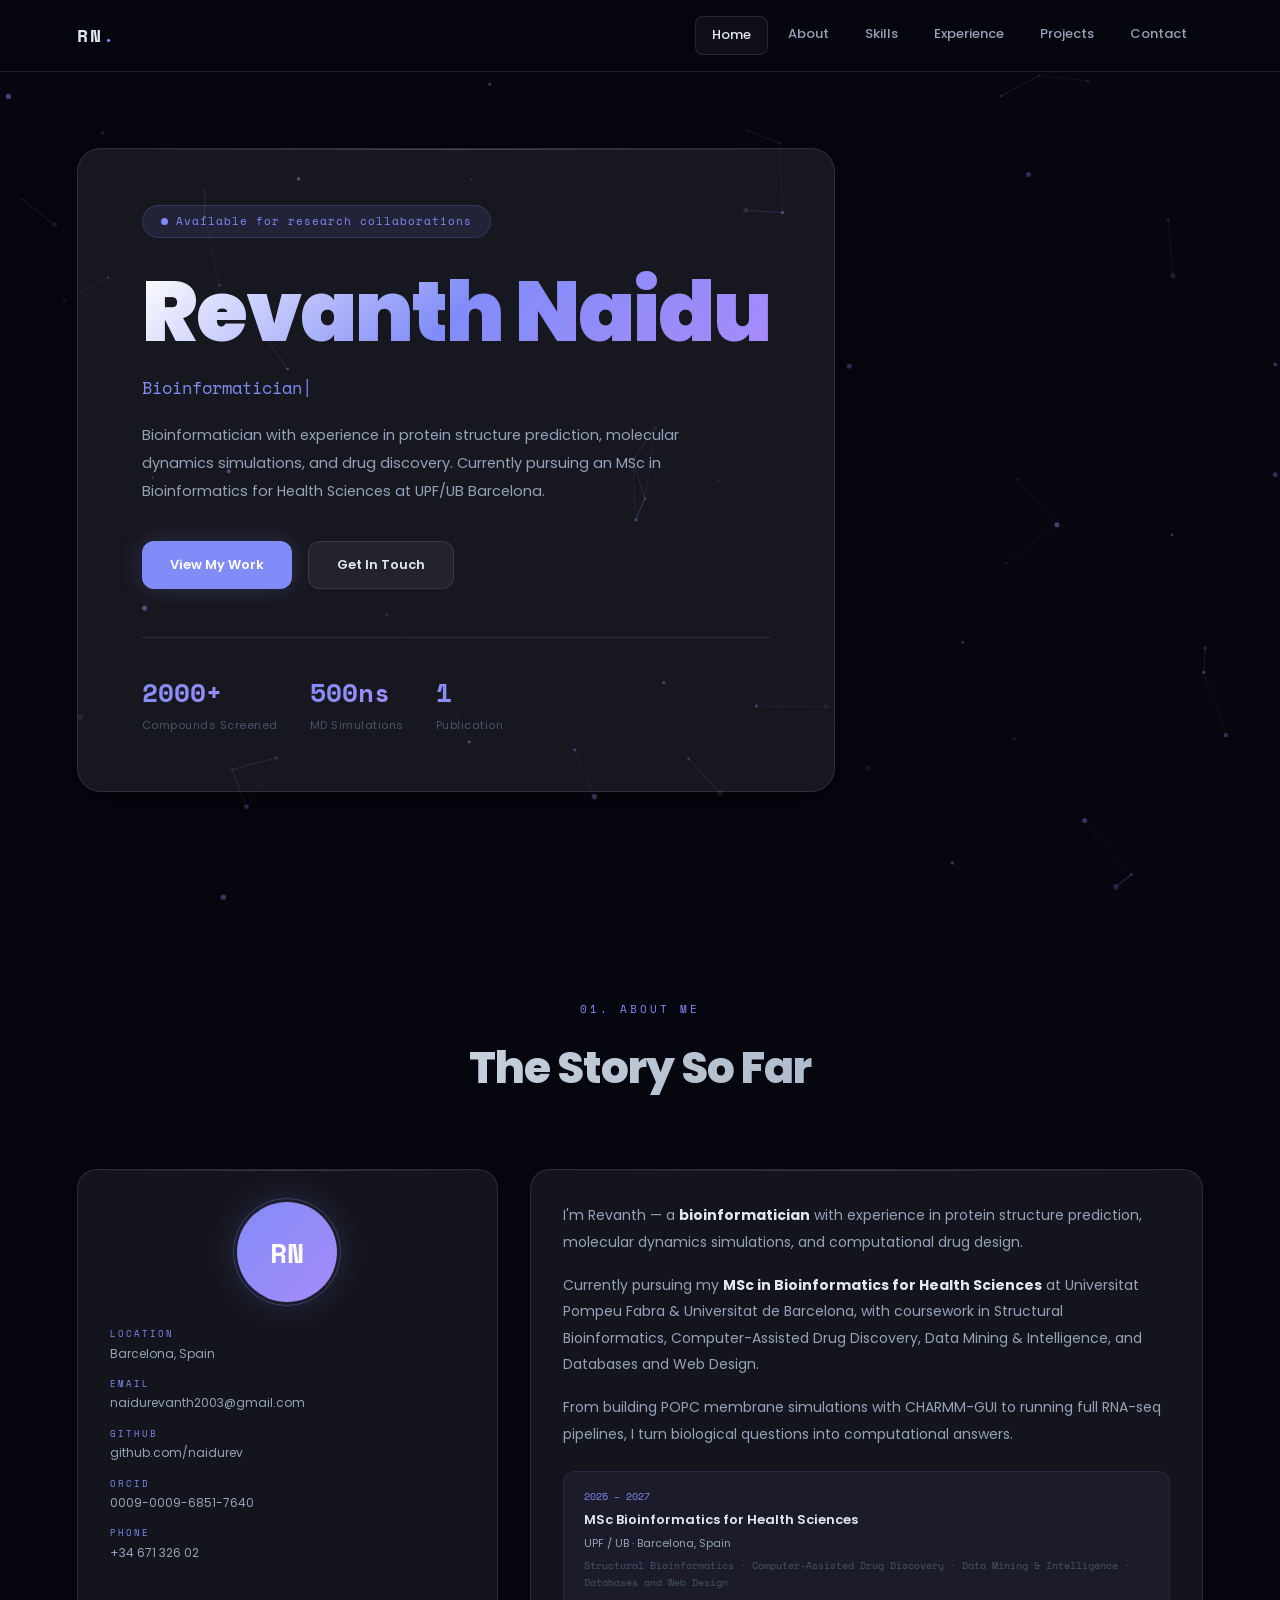
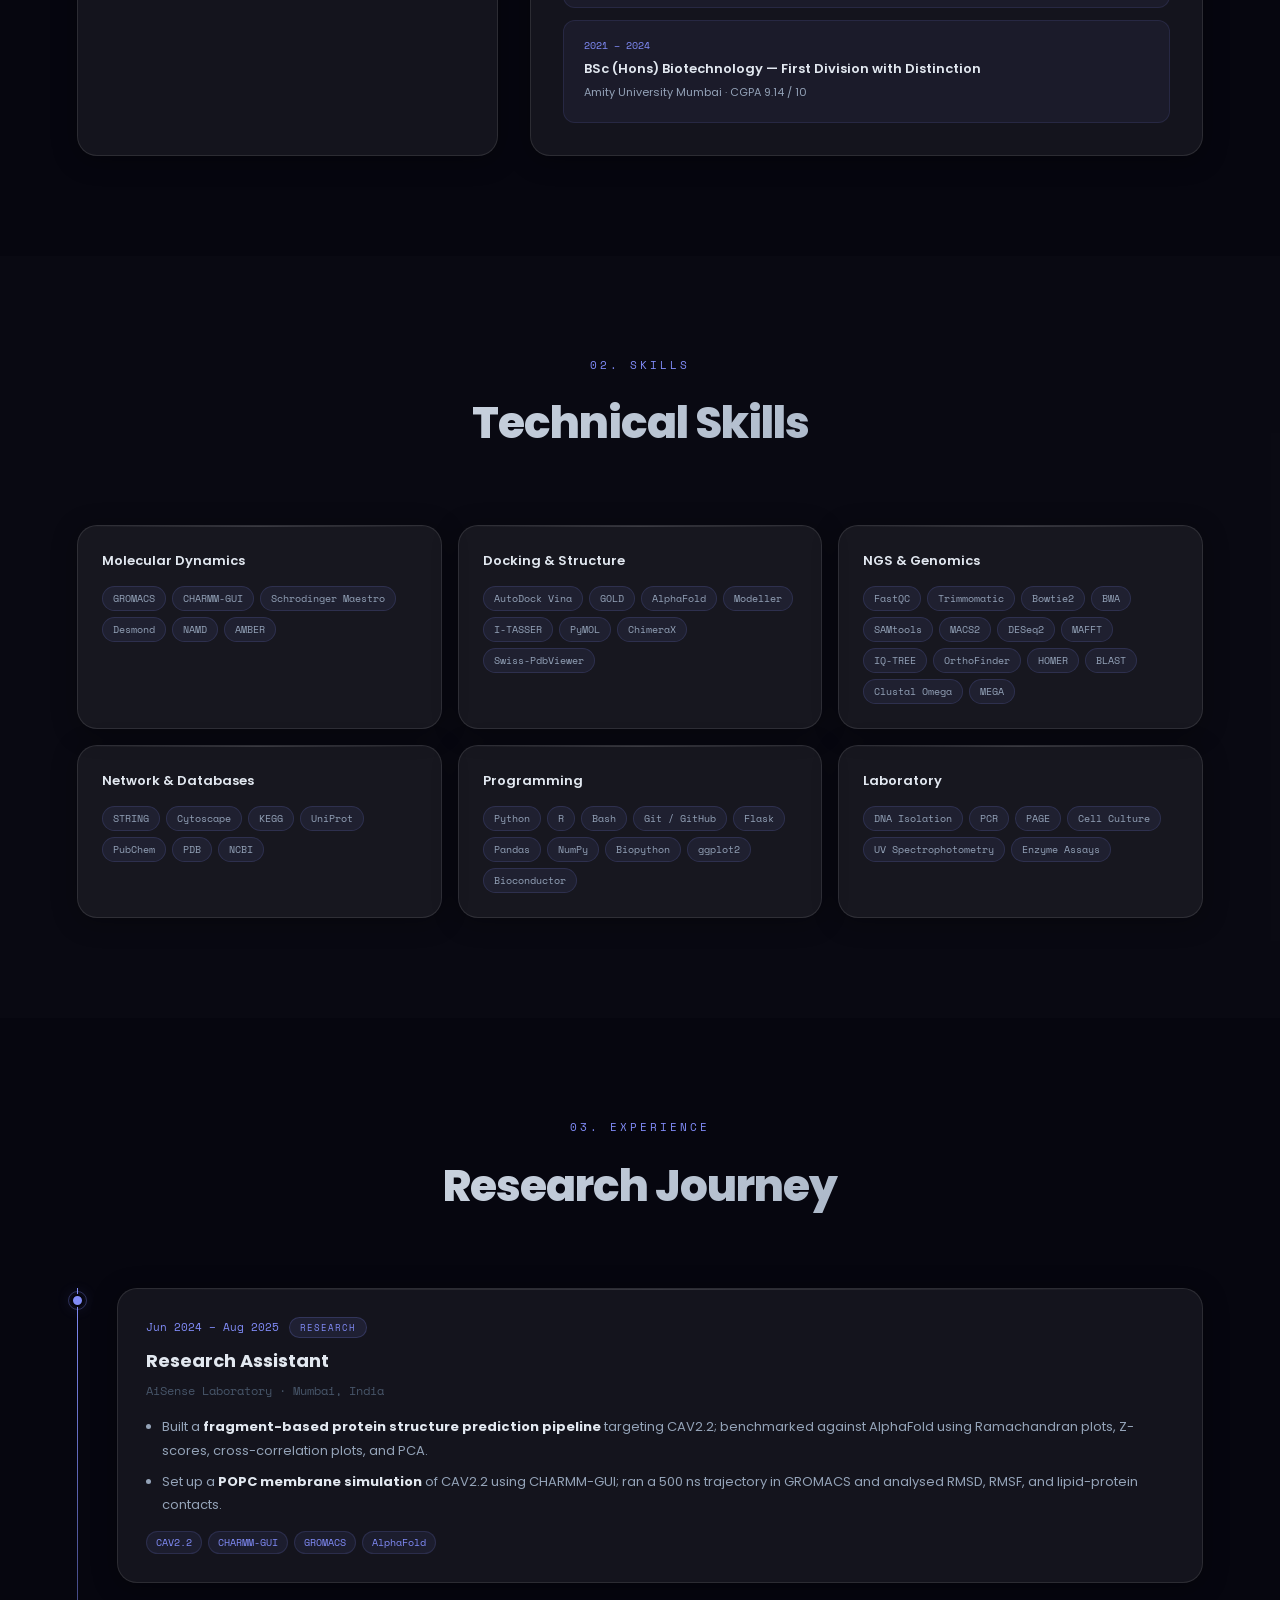
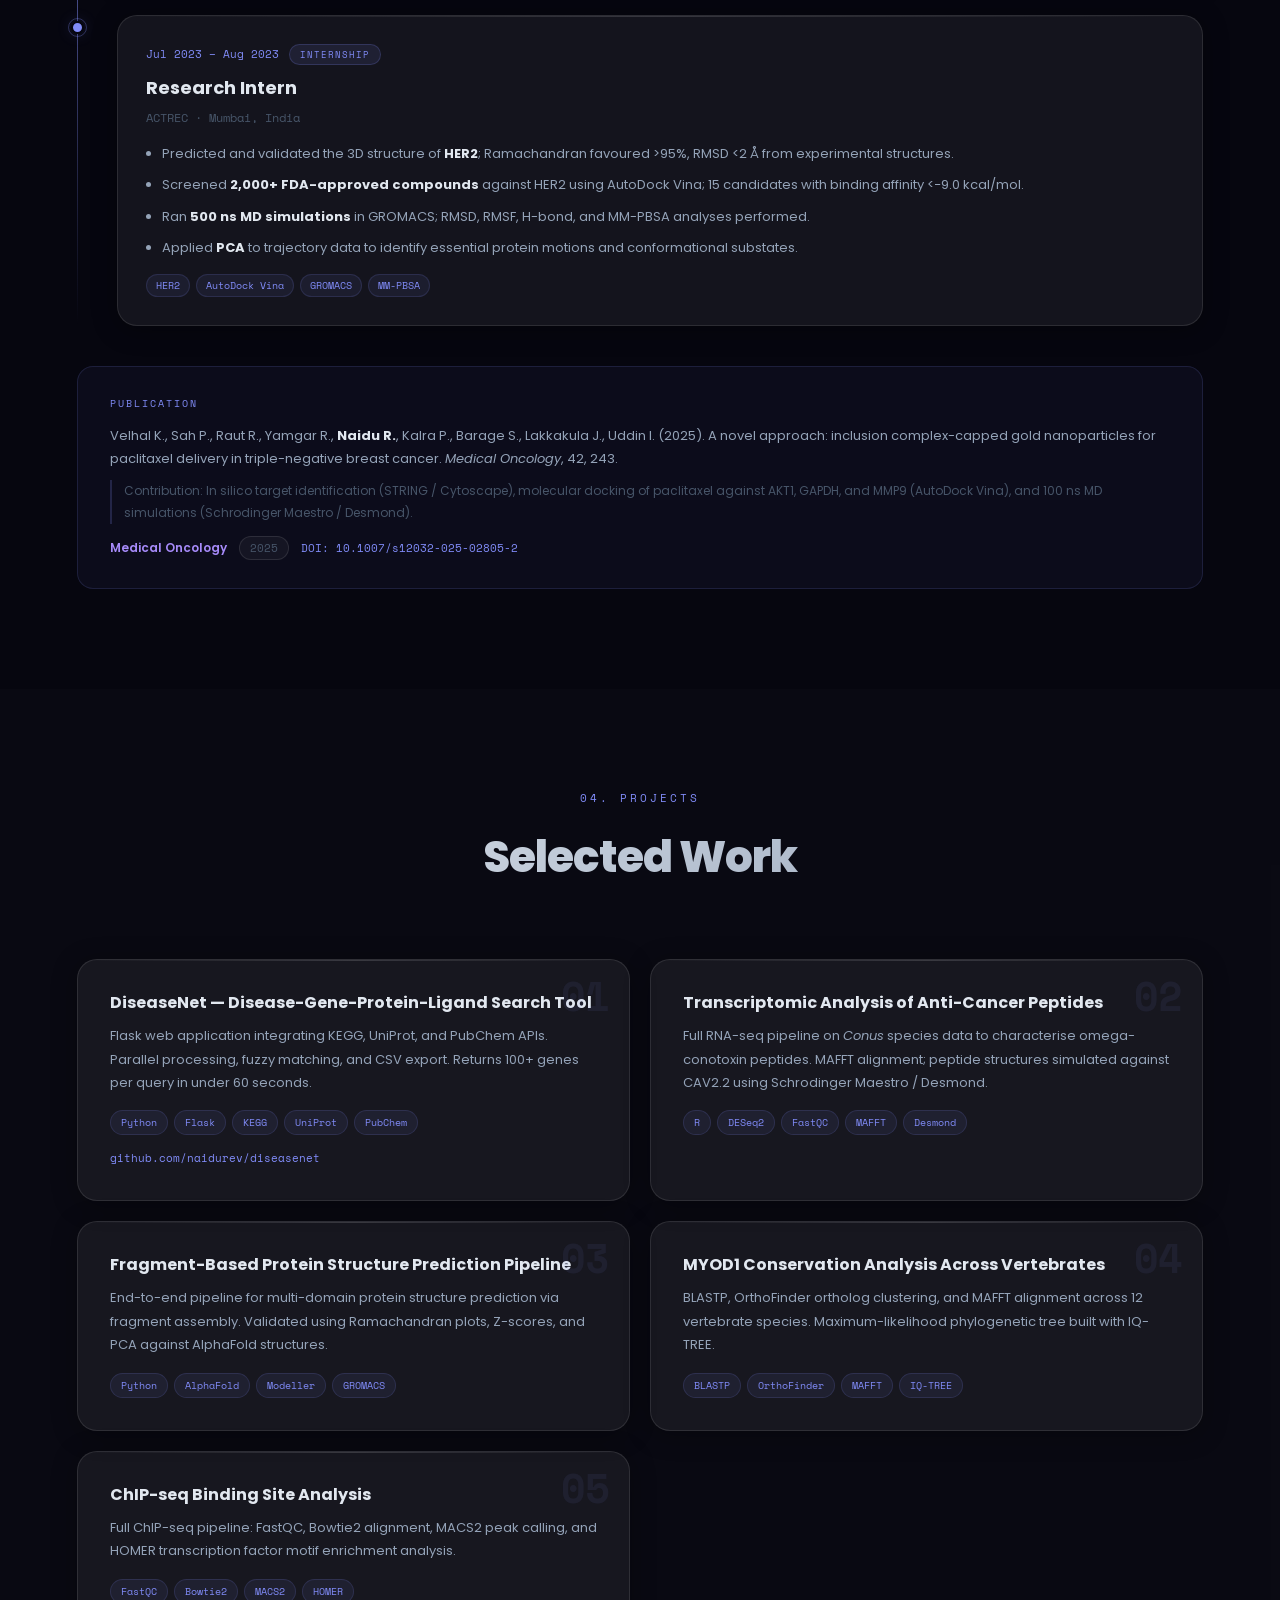
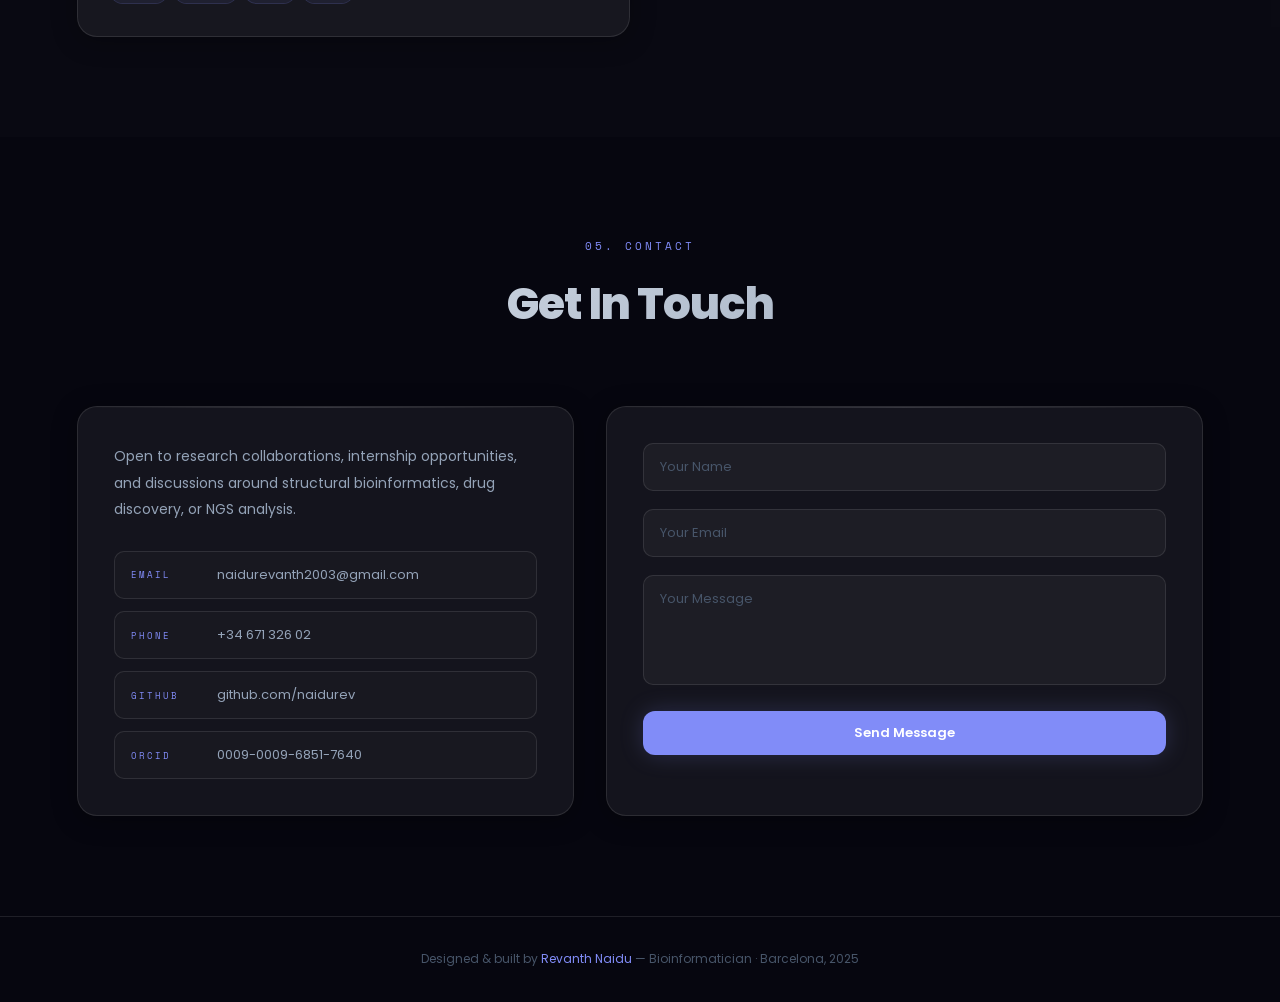
==== index.html @ 829d46b8 "initial portfolio" ====
<!DOCTYPE html>
<html lang="en">
<head>
    <meta charset="UTF-8">
    <meta name="viewport" content="width=device-width, initial-scale=1.0">
    <title>Revanth Naidu | Bioinformatician</title>
    <link rel="stylesheet" href="style.css">
    <link href="https://fonts.googleapis.com/css2?family=Poppins:wght@300;400;500;600;700;800;900&family=Space+Mono:wght@400;700&display=swap" rel="stylesheet">
</head>
<body>

    <canvas id="bgCanvas" style="position:fixed;top:0;left:0;width:100%;height:100%;z-index:0;pointer-events:none;"></canvas>

    <!-- NAV -->
    <header class="header" id="header">
        <a href="#home" class="logo">RN<span>.</span></a>
        <nav class="navbar">
            <a href="#home" class="nav-link active">Home</a>
            <a href="#about" class="nav-link">About</a>
            <a href="#skills" class="nav-link">Skills</a>
            <a href="#experience" class="nav-link">Experience</a>
            <a href="#projects" class="nav-link">Projects</a>
            <a href="#contact" class="nav-link">Contact</a>
        </nav>
        <div class="hamburger" id="hamburger"><span></span><span></span><span></span></div>
    </header>

    <!-- HERO -->
    <section class="hero" id="home">
        <div class="hero-glass">
            <div class="hero-badge">
                <div class="badge-dot"></div>
                Available for research collaborations
            </div>
            <h1 class="hero-name">Revanth Naidu</h1>
            <div class="hero-role">
                <span id="typed-text"></span><span class="cursor" style="color:var(--accent);animation:blink 0.8s step-end infinite">|</span>
            </div>
            <p class="hero-desc">
                Bioinformatician with experience in protein structure prediction, molecular dynamics simulations, and drug discovery. Currently pursuing an MSc in Bioinformatics for Health Sciences at UPF/UB Barcelona.
            </p>
            <div class="hero-cta">
                <a href="#projects" class="btn btn-primary">View My Work</a>
                <a href="#contact" class="btn btn-outline">Get In Touch</a>
            </div>
            <div class="hero-stats">
                <div class="stat">
                    <span class="stat-num"><span data-target="2000">0</span>+</span>
                    <span class="stat-label">Compounds Screened</span>
                </div>
                <div class="stat">
                    <span class="stat-num"><span data-target="500">0</span>ns</span>
                    <span class="stat-label">MD Simulations</span>
                </div>
                <div class="stat">
                    <span class="stat-num"><span data-target="1">0</span></span>
                    <span class="stat-label">Publication</span>
                </div>
            </div>
        </div>
    </section>

    <!-- ABOUT -->
    <section class="section" id="about">
        <div class="section-header reveal">
            <span class="section-tag">01. About Me</span>
            <h2 class="section-title">The Story So Far</h2>
        </div>
        <div class="about-grid">
            <div class="glass-card about-info-card reveal">
                <div class="about-avatar-glass">RN</div>
                <div class="info-rows">
                    <div class="info-row"><span class="info-key">Location</span><span class="info-val">Barcelona, Spain</span></div>
                    <div class="info-row"><span class="info-key">Email</span><span class="info-val">naidurevanth2003@gmail.com</span></div>
                    <div class="info-row"><span class="info-key">GitHub</span><span class="info-val">github.com/naidurev</span></div>
                    <div class="info-row"><span class="info-key">ORCID</span><span class="info-val">0009-0009-6851-7640</span></div>
                    <div class="info-row"><span class="info-key">Phone</span><span class="info-val">+34 671 326 02</span></div>
                </div>
            </div>
            <div class="glass-card about-body reveal reveal-delay-1">
                <p>I'm Revanth — a <strong>bioinformatician</strong> with experience in protein structure prediction, molecular dynamics simulations, and computational drug design.</p>
                <p>Currently pursuing my <strong>MSc in Bioinformatics for Health Sciences</strong> at Universitat Pompeu Fabra &amp; Universitat de Barcelona, with coursework in Structural Bioinformatics, Computer-Assisted Drug Discovery, Data Mining &amp; Intelligence, and Databases and Web Design.</p>
                <p>From building POPC membrane simulations with CHARMM-GUI to running full RNA-seq pipelines, I turn biological questions into computational answers.</p>
                <div class="edu-cards">
                    <div class="edu-card">
                        <div class="edu-year">2025 – 2027</div>
                        <div class="edu-degree">MSc Bioinformatics for Health Sciences</div>
                        <div class="edu-school">UPF / UB · Barcelona, Spain</div>
                        <div class="edu-courses">Structural Bioinformatics · Computer-Assisted Drug Discovery · Data Mining &amp; Intelligence · Databases and Web Design</div>
                    </div>
                    <div class="edu-card">
                        <div class="edu-year">2021 – 2024</div>
                        <div class="edu-degree">BSc (Hons) Biotechnology — First Division with Distinction</div>
                        <div class="edu-school">Amity University Mumbai · CGPA 9.14 / 10</div>
                    </div>
                </div>
            </div>
        </div>
    </section>

    <!-- SKILLS -->
    <section class="section section-alt" id="skills">
        <div class="section-header reveal">
            <span class="section-tag">02. Skills</span>
            <h2 class="section-title">Technical Skills</h2>
        </div>
        <div class="skills-grid">
            <div class="glass-card skill-card reveal">
                <h3>Molecular Dynamics</h3>
                <div class="skill-tags">
                    <span class="skill-tag">GROMACS</span><span class="skill-tag">CHARMM-GUI</span><span class="skill-tag">Schrodinger Maestro</span><span class="skill-tag">Desmond</span><span class="skill-tag">NAMD</span><span class="skill-tag">AMBER</span>
                </div>
            </div>
            <div class="glass-card skill-card reveal reveal-delay-1">
                <h3>Docking &amp; Structure</h3>
                <div class="skill-tags">
                    <span class="skill-tag">AutoDock Vina</span><span class="skill-tag">GOLD</span><span class="skill-tag">AlphaFold</span><span class="skill-tag">Modeller</span><span class="skill-tag">I-TASSER</span><span class="skill-tag">PyMOL</span><span class="skill-tag">ChimeraX</span><span class="skill-tag">Swiss-PdbViewer</span>
                </div>
            </div>
            <div class="glass-card skill-card reveal reveal-delay-2">
                <h3>NGS &amp; Genomics</h3>
                <div class="skill-tags">
                    <span class="skill-tag">FastQC</span><span class="skill-tag">Trimmomatic</span><span class="skill-tag">Bowtie2</span><span class="skill-tag">BWA</span><span class="skill-tag">SAMtools</span><span class="skill-tag">MACS2</span><span class="skill-tag">DESeq2</span><span class="skill-tag">MAFFT</span><span class="skill-tag">IQ-TREE</span><span class="skill-tag">OrthoFinder</span><span class="skill-tag">HOMER</span><span class="skill-tag">BLAST</span><span class="skill-tag">Clustal Omega</span><span class="skill-tag">MEGA</span>
                </div>
            </div>
            <div class="glass-card skill-card reveal reveal-delay-1">
                <h3>Network &amp; Databases</h3>
                <div class="skill-tags">
                    <span class="skill-tag">STRING</span><span class="skill-tag">Cytoscape</span><span class="skill-tag">KEGG</span><span class="skill-tag">UniProt</span><span class="skill-tag">PubChem</span><span class="skill-tag">PDB</span><span class="skill-tag">NCBI</span>
                </div>
            </div>
            <div class="glass-card skill-card reveal reveal-delay-2">
                <h3>Programming</h3>
                <div class="skill-tags">
                    <span class="skill-tag">Python</span><span class="skill-tag">R</span><span class="skill-tag">Bash</span><span class="skill-tag">Git / GitHub</span><span class="skill-tag">Flask</span><span class="skill-tag">Pandas</span><span class="skill-tag">NumPy</span><span class="skill-tag">Biopython</span><span class="skill-tag">ggplot2</span><span class="skill-tag">Bioconductor</span>
                </div>
            </div>
            <div class="glass-card skill-card reveal reveal-delay-3">
                <h3>Laboratory</h3>
                <div class="skill-tags">
                    <span class="skill-tag">DNA Isolation</span><span class="skill-tag">PCR</span><span class="skill-tag">PAGE</span><span class="skill-tag">Cell Culture</span><span class="skill-tag">UV Spectrophotometry</span><span class="skill-tag">Enzyme Assays</span>
                </div>
            </div>
        </div>
    </section>

    <!-- EXPERIENCE -->
    <section class="section" id="experience">
        <div class="section-header reveal">
            <span class="section-tag">03. Experience</span>
            <h2 class="section-title">Research Journey</h2>
        </div>
        <div class="timeline">
            <div class="tl-item reveal">
                <div class="tl-dot"></div>
                <div class="glass-card tl-content">
                    <div class="tl-meta">
                        <span class="tl-date">Jun 2024 – Aug 2025</span>
                        <span class="tl-badge">Research</span>
                    </div>
                    <div class="tl-role">Research Assistant</div>
                    <div class="tl-org">AiSense Laboratory · Mumbai, India</div>
                    <ul class="tl-list">
                        <li>Built a <strong>fragment-based protein structure prediction pipeline</strong> targeting CAV2.2; benchmarked against AlphaFold using Ramachandran plots, Z-scores, cross-correlation plots, and PCA.</li>
                        <li>Set up a <strong>POPC membrane simulation</strong> of CAV2.2 using CHARMM-GUI; ran a 500 ns trajectory in GROMACS and analysed RMSD, RMSF, and lipid-protein contacts.</li>
                    </ul>
                    <div class="tl-tags"><span class="tl-tag">CAV2.2</span><span class="tl-tag">CHARMM-GUI</span><span class="tl-tag">GROMACS</span><span class="tl-tag">AlphaFold</span></div>
                </div>
            </div>
            <div class="tl-item reveal reveal-delay-1">
                <div class="tl-dot"></div>
                <div class="glass-card tl-content">
                    <div class="tl-meta">
                        <span class="tl-date">Jul 2023 – Aug 2023</span>
                        <span class="tl-badge">Internship</span>
                    </div>
                    <div class="tl-role">Research Intern</div>
                    <div class="tl-org">ACTREC · Mumbai, India</div>
                    <ul class="tl-list">
                        <li>Predicted and validated the 3D structure of <strong>HER2</strong>; Ramachandran favoured &gt;95%, RMSD &lt;2 Å from experimental structures.</li>
                        <li>Screened <strong>2,000+ FDA-approved compounds</strong> against HER2 using AutoDock Vina; 15 candidates with binding affinity &lt;−9.0 kcal/mol.</li>
                        <li>Ran <strong>500 ns MD simulations</strong> in GROMACS; RMSD, RMSF, H-bond, and MM-PBSA analyses performed.</li>
                        <li>Applied <strong>PCA</strong> to trajectory data to identify essential protein motions and conformational substates.</li>
                    </ul>
                    <div class="tl-tags"><span class="tl-tag">HER2</span><span class="tl-tag">AutoDock Vina</span><span class="tl-tag">GROMACS</span><span class="tl-tag">MM-PBSA</span></div>
                </div>
            </div>
        </div>
        <div class="pub-card reveal">
            <div class="pub-label">Publication</div>
            <p class="pub-text">Velhal K., Sah P., Raut R., Yamgar R., <strong>Naidu R.</strong>, Kalra P., Barage S., Lakkakula J., Uddin I. (2025). A novel approach: inclusion complex-capped gold nanoparticles for paclitaxel delivery in triple-negative breast cancer. <em>Medical Oncology</em>, 42, 243.</p>
            <p class="pub-contrib">Contribution: In silico target identification (STRING / Cytoscape), molecular docking of paclitaxel against AKT1, GAPDH, and MMP9 (AutoDock Vina), and 100 ns MD simulations (Schrodinger Maestro / Desmond).</p>
            <div class="pub-meta">
                <span class="pub-journal">Medical Oncology</span>
                <span class="pub-year">2025</span>
                <a href="https://doi.org/10.1007/s12032-025-02805-2" class="pub-doi" target="_blank" rel="noopener">DOI: 10.1007/s12032-025-02805-2</a>
            </div>
        </div>
    </section>

    <!-- PROJECTS -->
    <section class="section section-alt" id="projects">
        <div class="section-header reveal">
            <span class="section-tag">04. Projects</span>
            <h2 class="section-title">Selected Work</h2>
        </div>
        <div class="projects-grid">
            <div class="glass-card reveal">
                <div class="proj-num">01</div>
                <div class="proj-card-inner">
                    <div class="proj-title">DiseaseNet — Disease-Gene-Protein-Ligand Search Tool</div>
                    <p class="proj-desc">Flask web application integrating KEGG, UniProt, and PubChem APIs. Parallel processing, fuzzy matching, and CSV export. Returns 100+ genes per query in under 60 seconds.</p>
                    <div class="proj-tags"><span class="proj-tag">Python</span><span class="proj-tag">Flask</span><span class="proj-tag">KEGG</span><span class="proj-tag">UniProt</span><span class="proj-tag">PubChem</span></div>
                    <a href="https://github.com/naidurev/diseasenet" class="proj-link" target="_blank" rel="noopener">github.com/naidurev/diseasenet</a>
                </div>
            </div>
            <div class="glass-card reveal reveal-delay-1">
                <div class="proj-num">02</div>
                <div class="proj-card-inner">
                    <div class="proj-title">Transcriptomic Analysis of Anti-Cancer Peptides</div>
                    <p class="proj-desc">Full RNA-seq pipeline on <em>Conus</em> species data to characterise omega-conotoxin peptides. MAFFT alignment; peptide structures simulated against CAV2.2 using Schrodinger Maestro / Desmond.</p>
                    <div class="proj-tags"><span class="proj-tag">R</span><span class="proj-tag">DESeq2</span><span class="proj-tag">FastQC</span><span class="proj-tag">MAFFT</span><span class="proj-tag">Desmond</span></div>
                </div>
            </div>
            <div class="glass-card reveal reveal-delay-2">
                <div class="proj-num">03</div>
                <div class="proj-card-inner">
                    <div class="proj-title">Fragment-Based Protein Structure Prediction Pipeline</div>
                    <p class="proj-desc">End-to-end pipeline for multi-domain protein structure prediction via fragment assembly. Validated using Ramachandran plots, Z-scores, and PCA against AlphaFold structures.</p>
                    <div class="proj-tags"><span class="proj-tag">Python</span><span class="proj-tag">AlphaFold</span><span class="proj-tag">Modeller</span><span class="proj-tag">GROMACS</span></div>
                </div>
            </div>
            <div class="glass-card reveal reveal-delay-3">
                <div class="proj-num">04</div>
                <div class="proj-card-inner">
                    <div class="proj-title">MYOD1 Conservation Analysis Across Vertebrates</div>
                    <p class="proj-desc">BLASTP, OrthoFinder ortholog clustering, and MAFFT alignment across 12 vertebrate species. Maximum-likelihood phylogenetic tree built with IQ-TREE.</p>
                    <div class="proj-tags"><span class="proj-tag">BLASTP</span><span class="proj-tag">OrthoFinder</span><span class="proj-tag">MAFFT</span><span class="proj-tag">IQ-TREE</span></div>
                </div>
            </div>
            <div class="glass-card reveal">
                <div class="proj-num">05</div>
                <div class="proj-card-inner">
                    <div class="proj-title">ChIP-seq Binding Site Analysis</div>
                    <p class="proj-desc">Full ChIP-seq pipeline: FastQC, Bowtie2 alignment, MACS2 peak calling, and HOMER transcription factor motif enrichment analysis.</p>
                    <div class="proj-tags"><span class="proj-tag">FastQC</span><span class="proj-tag">Bowtie2</span><span class="proj-tag">MACS2</span><span class="proj-tag">HOMER</span></div>
                </div>
            </div>
        </div>
    </section>

    <!-- CONTACT -->
    <section class="section" id="contact">
        <div class="section-header reveal">
            <span class="section-tag">05. Contact</span>
            <h2 class="section-title">Get In Touch</h2>
        </div>
        <div class="contact-grid">
            <div class="glass-card contact-info reveal">
                <p>Open to research collaborations, internship opportunities, and discussions around structural bioinformatics, drug discovery, or NGS analysis.</p>
                <div class="contact-links">
                    <a href="mailto:naidurevanth2003@gmail.com" class="contact-row"><span class="contact-key">Email</span><span>naidurevanth2003@gmail.com</span></a>
                    <a href="tel:+34671326002" class="contact-row"><span class="contact-key">Phone</span><span>+34 671 326 02</span></a>
                    <a href="https://github.com/naidurev" class="contact-row" target="_blank" rel="noopener"><span class="contact-key">GitHub</span><span>github.com/naidurev</span></a>
                    <div class="contact-row"><span class="contact-key">ORCID</span><span>0009-0009-6851-7640</span></div>
                </div>
            </div>
            <div class="glass-card contact-form-wrap reveal reveal-delay-1">
                <form id="contactForm">
                    <div class="form-group">
                        <input type="text" class="form-input" placeholder="Your Name" required>
                    </div>
                    <div class="form-group">
                        <input type="email" class="form-input" placeholder="Your Email" required>
                    </div>
                    <div class="form-group">
                        <textarea class="form-input form-textarea" placeholder="Your Message" required></textarea>
                    </div>
                    <button type="submit" class="btn btn-primary btn-full">Send Message</button>
                </form>
            </div>
        </div>
    </section>

    <footer class="footer">
        <p>Designed &amp; built by <span>Revanth Naidu</span> &mdash; Bioinformatician &middot; Barcelona, 2025</p>
    </footer>

    <button class="scroll-top" id="scrollTop">↑</button>

    <style>
        @keyframes blink { 0%,100%{opacity:1} 50%{opacity:0} }
        .skill-card { padding: 24px; }
    </style>

    <script>
    // Typed effect
    (function() {
        const el = document.getElementById('typed-text');
        if (!el) return;
        const words = ['Bioinformatician', 'Structural Bioinformatician', 'Drug Discovery Researcher', 'NGS Data Analyst', 'Protein Structure Predictor'];
        let wi = 0, ci = 0, del = false, pausing = false;
        function type() {
            const cur = words[wi];
            if (!del) {
                el.textContent = cur.slice(0, ++ci);
                if (ci === cur.length) { pausing = true; setTimeout(() => { pausing = false; del = true; }, 2000); return; }
            } else {
                el.textContent = cur.slice(0, --ci);
                if (ci === 0) { del = false; wi = (wi + 1) % words.length; }
            }
            if (!pausing) setTimeout(type, del ? 50 : 85);
        }
        setTimeout(type, 600);
    })();

    // Reveal
    const revObs = new IntersectionObserver(entries => {
        entries.forEach(e => { if (e.isIntersecting) e.target.classList.add('visible'); });
    }, { threshold: 0.1 });
    document.querySelectorAll('.reveal').forEach(el => revObs.observe(el));

    // Header / nav / scroll top
    window.addEventListener('scroll', () => {
        document.getElementById('scrollTop')?.classList.toggle('visible', window.scrollY > 400);
        let current = '';
        document.querySelectorAll('section[id]').forEach(s => {
            if (window.scrollY >= s.offsetTop - 100) current = s.id;
        });
        document.querySelectorAll('.nav-link').forEach(l => {
            l.classList.toggle('active', l.getAttribute('href') === '#' + current);
        });
    }, { passive: true });

    document.getElementById('scrollTop')?.addEventListener('click', () => window.scrollTo({ top: 0, behavior: 'smooth' }));

    // Counters
    document.querySelectorAll('[data-target]').forEach(el => {
        const obs = new IntersectionObserver(entries => {
            entries.forEach(e => {
                if (!e.isIntersecting) return;
                const target = parseInt(el.dataset.target);
                const start = performance.now();
                (function step(now) {
                    const p = Math.min((now - start) / 1800, 1);
                    el.textContent = Math.floor(p * p * target);
                    if (p < 1) requestAnimationFrame(step);
                    else el.textContent = target;
                })(start);
                obs.unobserve(el);
            });
        }, { threshold: 0.5 });
        obs.observe(el);
    });

    // Form
    document.getElementById('contactForm')?.addEventListener('submit', e => {
        e.preventDefault();
        const btn = e.target.querySelector('button');
        const orig = btn.textContent;
        btn.textContent = 'Message Sent';
        btn.style.background = 'rgba(52,211,153,0.8)';
        setTimeout(() => { btn.textContent = orig; btn.style.background = ''; e.target.reset(); }, 3000);
    });

    // Hamburger
    document.getElementById('hamburger')?.addEventListener('click', () => {
        document.querySelector('.navbar').classList.toggle('open');
    });
    </script>

    <script>
    /* =============================================
       PARTICLE NETWORK — Glass Theme (optimised)
       Key changes vs original:
         • window.innerWidth/Height for reliable canvas size
         • particle count capped at 80 (was 130)
         • connectParticles batched into 5 alpha buckets
           → ~5 ctx.stroke() calls instead of ~8000/frame
         • connectMouse batched into 4 buckets, no gradients
         • draw() halo via plain fill, no radialGradient
         • squared-distance fast-reject before sqrt
       ============================================= */
    (function () {
        const canvas = document.getElementById('bgCanvas');
        const ctx    = canvas.getContext('2d');

        const RGB       = '129, 140, 248';   /* --accent indigo  */
        const RGB_LIGHT = '167, 139, 250';   /* --accent-2 violet */

        let W, H, particles;
        const mouse = { x: null, y: null, radius: 140 };

        /* ---- resize: window dimensions = reliable for position:fixed canvas ---- */
        function resize() {
            W = canvas.width  = window.innerWidth;
            H = canvas.height = window.innerHeight;
        }
        window.addEventListener('resize', () => { resize(); spawnParticles(); });

        /* ---- mouse: canvas covers full viewport so clientX/Y are correct ---- */
        window.addEventListener('mousemove', e => { mouse.x = e.clientX; mouse.y = e.clientY; });
        window.addEventListener('mouseleave', () => { mouse.x = null; mouse.y = null; });

        /* ---- particle ---- */
        function Particle() {
            this.x    = Math.random() * W;
            this.y    = Math.random() * H;
            this.vx   = (Math.random() - 0.5) * 0.55;
            this.vy   = (Math.random() - 0.5) * 0.55;
            this.base = Math.random() * 2 + 0.8;
            this.r    = this.base;
            this.a    = Math.random() * 0.5 + 0.15;
            this.pulseOffset = Math.random() * Math.PI * 2;
        }

        Particle.prototype.update = function (t) {
            if (mouse.x !== null) {
                const dx    = this.x - mouse.x;
                const dy    = this.y - mouse.y;
                const dist2 = dx * dx + dy * dy;
                const mr2   = mouse.radius * mouse.radius;
                if (dist2 < mr2 && dist2 > 0.25) {
                    const dist  = Math.sqrt(dist2);
                    const force = (1 - dist / mouse.radius) * 3;
                    this.x += (dx / dist) * force;
                    this.y += (dy / dist) * force;
                    this.r  = this.base + (1 - dist / mouse.radius) * 4;
                } else {
                    this.r += (this.base - this.r) * 0.08;
                }
            }
            /* gentle idle pulse */
            this.a  = 0.25 + Math.sin(t * 0.0008 + this.pulseOffset) * 0.18;
            this.x += this.vx;
            this.y += this.vy;
            if (this.x < 0) this.x = W;
            if (this.x > W) this.x = 0;
            if (this.y < 0) this.y = H;
            if (this.y > H) this.y = 0;
        };

        Particle.prototype.draw = function () {
            /* halo: plain semi-transparent fill, no radialGradient allocation */
            if (this.r > this.base + 1) {
                ctx.beginPath();
                ctx.arc(this.x, this.y, this.r * 5, 0, Math.PI * 2);
                ctx.fillStyle = `rgba(${RGB_LIGHT}, ${this.a * 0.10})`;
                ctx.fill();
            }
            ctx.beginPath();
            ctx.arc(this.x, this.y, this.r, 0, Math.PI * 2);
            ctx.fillStyle = `rgba(${RGB_LIGHT}, ${this.a})`;
            ctx.fill();
        };

        /* ---- spawn ---- */
        function spawnParticles() {
            const count = Math.min(80, Math.floor((W * H) / 14000));
            particles   = Array.from({ length: count }, () => new Particle());
        }

        /* ---- connect particles — batched by proximity bucket ----
           Before: ~8000 individual beginPath/stroke calls @ 130 particles
           After:  5 stroke calls total, regardless of particle count       */
        const P2P_MAX   = 120;
        const P2P_MAX2  = P2P_MAX * P2P_MAX;
        const P2P_N     = 5;    /* alpha buckets */

        function connectParticles() {
            const segs = [[], [], [], [], []];

            for (let i = 0; i < particles.length; i++) {
                const pi = particles[i];
                for (let j = i + 1; j < particles.length; j++) {
                    const pj = particles[j];
                    const dx = pi.x - pj.x;
                    const dy = pi.y - pj.y;
                    const d2 = dx * dx + dy * dy;
                    if (d2 < P2P_MAX2) {
                        const ratio  = 1 - Math.sqrt(d2) / P2P_MAX;
                        const bucket = Math.min(P2P_N - 1, (ratio * P2P_N) | 0);
                        const s      = segs[bucket];
                        s.push(pi.x, pi.y, pj.x, pj.y);
                    }
                }
            }

            for (let b = 0; b < P2P_N; b++) {
                const s = segs[b];
                if (!s.length) continue;
                const ratio = (b + 0.5) / P2P_N;
                ctx.beginPath();
                ctx.strokeStyle = `rgba(${RGB}, ${ratio * 0.28})`;
                ctx.lineWidth   = ratio * 1.2;
                for (let k = 0; k < s.length; k += 4) {
                    ctx.moveTo(s[k], s[k + 1]);
                    ctx.lineTo(s[k + 2], s[k + 3]);
                }
                ctx.stroke();
            }
        }

        /* ---- connect to mouse — batched, no gradient objects ---- */
        const M2P_MAX   = 160;
        const M2P_MAX2  = M2P_MAX * M2P_MAX;
        const M2P_N     = 4;

        function connectMouse() {
            if (mouse.x === null) return;

            /* soft cursor halo — plain fill, no radialGradient */
            ctx.beginPath();
            ctx.arc(mouse.x, mouse.y, 28, 0, Math.PI * 2);
            ctx.fillStyle = `rgba(${RGB_LIGHT}, 0.10)`;
            ctx.fill();

            const segs = [[], [], [], []];
            particles.forEach(p => {
                const dx  = p.x - mouse.x;
                const dy  = p.y - mouse.y;
                const d2  = dx * dx + dy * dy;
                if (d2 < M2P_MAX2) {
                    const ratio  = 1 - Math.sqrt(d2) / M2P_MAX;
                    const bucket = Math.min(M2P_N - 1, (ratio * M2P_N) | 0);
                    segs[bucket].push(mouse.x, mouse.y, p.x, p.y);
                }
            });

            for (let b = 0; b < M2P_N; b++) {
                const s = segs[b];
                if (!s.length) continue;
                const ratio = (b + 0.5) / M2P_N;
                ctx.beginPath();
                ctx.strokeStyle = `rgba(${RGB_LIGHT}, ${ratio * 0.55})`;
                ctx.lineWidth   = ratio * 1.6;
                for (let k = 0; k < s.length; k += 4) {
                    ctx.moveTo(s[k], s[k + 1]);
                    ctx.lineTo(s[k + 2], s[k + 3]);
                }
                ctx.stroke();
            }
        }

        /* ---- loop ---- */
        function loop(t) {
            ctx.clearRect(0, 0, W, H);
            particles.forEach(p => p.update(t));
            connectParticles();
            connectMouse();
            particles.forEach(p => p.draw());
            requestAnimationFrame(loop);
        }

        resize();
        spawnParticles();
        requestAnimationFrame(loop);
    })();
    </script>
</body>
</html>
---- style.css ----
/* =============================================
   GLASS THEME — Frosted Glass / Deep Space
   ============================================= */

@import url('https://fonts.googleapis.com/css2?family=Poppins:wght@300;400;500;600;700;800;900&family=Space+Mono:wght@400;700&display=swap');

*, *::before, *::after { margin: 0; padding: 0; box-sizing: border-box; }

:root {
    --bg: #06060f;
    --accent: #818cf8;
    --accent-2: #a78bfa;
    --accent-3: #38bdf8;
    --glow: rgba(129, 140, 248, 0.2);
    --glow-strong: rgba(129, 140, 248, 0.4);
    --glass-bg: rgba(255, 255, 255, 0.04);
    --glass-border: rgba(255, 255, 255, 0.1);
    --glass-hover: rgba(255, 255, 255, 0.07);
    --text: #e2e8f0;
    --text-muted: #94a3b8;
    --text-faint: #475569;
    --font: 'Poppins', sans-serif;
    --mono: 'Space Mono', monospace;
    --transition: 0.35s cubic-bezier(0.4, 0, 0.2, 1);
}

html { scroll-behavior: smooth; scroll-padding-top: 76px; }

body {
    background: var(--bg);
    color: var(--text);
    font-family: var(--font);
    line-height: 1.7;
    overflow-x: hidden;
    position: relative;
}

::selection { background: var(--accent); color: #000; }
::-webkit-scrollbar { width: 4px; }
::-webkit-scrollbar-thumb { background: var(--accent); border-radius: 2px; }

/* background handled by particle canvas */

/* ===== NAV ===== */
.header {
    position: fixed;
    top: 0; left: 0;
    width: 100%;
    padding: 0 6%;
    height: 72px;
    display: flex;
    align-items: center;
    justify-content: space-between;
    z-index: 100;
    background: rgba(6, 6, 15, 0.85);
    backdrop-filter: blur(10px);
    -webkit-backdrop-filter: blur(10px);
    border-bottom: 1px solid var(--glass-border);
}

.logo {
    font-family: var(--mono);
    font-size: 18px;
    font-weight: 700;
    color: var(--text);
    text-decoration: none;
    letter-spacing: 2px;
}
.logo span { color: var(--accent); }

.navbar { display: flex; gap: 4px; }
.nav-link {
    font-size: 13px;
    font-weight: 500;
    color: var(--text-muted);
    text-decoration: none;
    padding: 7px 16px;
    border-radius: 8px;
    transition: var(--transition);
}
.nav-link:hover, .nav-link.active {
    color: var(--text);
    background: var(--glass-bg);
    border: 1px solid var(--glass-border);
}

.hamburger { display: none; flex-direction: column; gap: 5px; cursor: pointer; }
.hamburger span { display: block; width: 22px; height: 1.5px; background: var(--text); transition: var(--transition); }

/* ===== HERO ===== */
.hero {
    min-height: 100vh;
    display: flex;
    align-items: center;
    padding: 100px 6% 60px;
    position: relative;
    z-index: 1;
}

.hero-glass {
    background: rgba(255, 255, 255, 0.07);
    border: 1px solid var(--glass-border);
    border-radius: 24px;
    padding: 56px 64px;
    max-width: 780px;
    position: relative;
    overflow: hidden;
    box-shadow: 0 8px 48px rgba(0, 0, 0, 0.5);
}
.hero-glass::before {
    content: '';
    position: absolute;
    top: 0; left: 0; right: 0;
    height: 1px;
    background: linear-gradient(90deg, transparent, rgba(255,255,255,0.2), transparent);
}

.hero-badge {
    display: inline-flex;
    align-items: center;
    gap: 8px;
    background: rgba(129,140,248,0.1);
    border: 1px solid rgba(129,140,248,0.2);
    border-radius: 50px;
    padding: 6px 18px;
    font-family: var(--mono);
    font-size: 11px;
    color: var(--accent);
    letter-spacing: 1px;
    margin-bottom: 32px;
}
.badge-dot {
    width: 7px; height: 7px;
    border-radius: 50%;
    background: var(--accent);
    animation: pulse-dot 1.8s ease-in-out infinite;
}
@keyframes pulse-dot { 0%,100%{opacity:1;transform:scale(1)} 50%{opacity:0.4;transform:scale(1.4)} }

.hero-name {
    font-size: clamp(48px, 7vw, 84px);
    font-weight: 900;
    line-height: 1.0;
    letter-spacing: -2px;
    margin-bottom: 20px;
    background: linear-gradient(135deg, #fff 0%, var(--accent) 50%, var(--accent-2) 100%);
    -webkit-background-clip: text;
    -webkit-text-fill-color: transparent;
    background-clip: text;
}

.hero-role {
    font-family: var(--mono);
    font-size: clamp(13px, 1.8vw, 17px);
    color: var(--text-muted);
    margin-bottom: 20px;
}
.hero-role span { color: var(--accent); }

.hero-desc {
    font-size: 14.5px;
    color: var(--text-muted);
    max-width: 540px;
    line-height: 1.9;
    margin-bottom: 36px;
}

.hero-cta { display: flex; gap: 16px; flex-wrap: wrap; margin-bottom: 48px; }

.btn {
    font-size: 13px;
    font-weight: 600;
    padding: 12px 28px;
    border-radius: 12px;
    text-decoration: none;
    transition: var(--transition);
    border: none;
    cursor: pointer;
    display: inline-flex;
    align-items: center;
    font-family: var(--font);
}
.btn-primary {
    background: var(--accent);
    color: #fff;
    box-shadow: 0 0 24px var(--glow);
}
.btn-primary:hover { background: var(--accent-2); box-shadow: 0 0 40px var(--glow-strong); transform: translateY(-2px); }
.btn-outline {
    background: rgba(255, 255, 255, 0.05);
    color: var(--text);
    border: 1px solid var(--glass-border);
}
.btn-outline:hover { border-color: var(--accent); color: var(--accent); transform: translateY(-2px); }
.btn-full { width: 100%; justify-content: center; }

.hero-stats {
    display: flex;
    gap: 32px;
    flex-wrap: wrap;
    padding-top: 32px;
    border-top: 1px solid var(--glass-border);
}
.stat { display: flex; flex-direction: column; }
.stat-num {
    font-family: var(--mono);
    font-size: 26px;
    font-weight: 700;
    background: linear-gradient(135deg, var(--accent), var(--accent-2));
    -webkit-background-clip: text;
    -webkit-text-fill-color: transparent;
    background-clip: text;
}
.stat-label { font-size: 11px; color: var(--text-faint); letter-spacing: 0.5px; margin-top: 2px; }

/* ===== SECTION BASE ===== */
.section { padding: 100px 6%; position: relative; z-index: 1; }
.section-alt { background: rgba(255,255,255,0.015); }

.section-header { text-align: center; margin-bottom: 64px; }
.section-tag {
    font-family: var(--mono);
    font-size: 11px;
    color: var(--accent);
    letter-spacing: 3px;
    text-transform: uppercase;
    display: block;
    margin-bottom: 12px;
}
.section-title {
    font-size: clamp(28px, 4vw, 44px);
    font-weight: 800;
    background: linear-gradient(135deg, var(--text), var(--text-muted));
    -webkit-background-clip: text;
    -webkit-text-fill-color: transparent;
    background-clip: text;
    letter-spacing: -1px;
}

/* Reveal */
.reveal { opacity: 0; transform: translateY(36px); transition: opacity 0.7s ease, transform 0.7s ease; }
.reveal.visible { opacity: 1; transform: translateY(0); }
.reveal-delay-1 { transition-delay: 0.1s; }
.reveal-delay-2 { transition-delay: 0.2s; }
.reveal-delay-3 { transition-delay: 0.3s; }

/* ===== GLASS CARD ===== */
.glass-card {
    background: rgba(255, 255, 255, 0.06);   /* slightly more opaque, no blur needed */
    border: 1px solid var(--glass-border);
    border-radius: 20px;
    box-shadow: 0 4px 24px rgba(0, 0, 0, 0.35);
    transition: var(--transition);
    overflow: hidden;
    position: relative;
}
.glass-card::before {
    content: '';
    position: absolute;
    top: 0; left: 0; right: 0;
    height: 1px;
    background: linear-gradient(90deg, transparent, rgba(255,255,255,0.15), transparent);
}
.glass-card:hover {
    background: var(--glass-hover);
    border-color: rgba(129,140,248,0.3);
    box-shadow: 0 8px 40px rgba(129,140,248,0.12);
    transform: translateY(-4px);
}

/* ===== ABOUT ===== */
.about-grid { display: grid; grid-template-columns: 1fr 1.6fr; gap: 32px; }

.about-info-card { padding: 32px; }
.about-avatar-glass {
    width: 100px; height: 100px;
    border-radius: 50%;
    background: linear-gradient(135deg, var(--accent), var(--accent-2));
    display: flex;
    align-items: center;
    justify-content: center;
    font-family: var(--mono);
    font-size: 28px;
    font-weight: 900;
    color: #fff;
    margin: 0 auto 24px;
    box-shadow: 0 0 40px var(--glow);
    position: relative;
}
.about-avatar-glass::after {
    content: '';
    position: absolute;
    inset: -4px;
    border-radius: 50%;
    border: 1px solid rgba(129,140,248,0.3);
    animation: spin-ring 8s linear infinite;
}
@keyframes spin-ring { from { transform: rotate(0deg); } to { transform: rotate(360deg); } }

.info-rows { display: flex; flex-direction: column; gap: 12px; }
.info-row { display: flex; flex-direction: column; gap: 2px; }
.info-key { font-family: var(--mono); font-size: 9px; color: var(--accent); letter-spacing: 2px; text-transform: uppercase; }
.info-val { font-size: 12px; color: var(--text-muted); }

.about-body { padding: 32px; }
.about-body p { font-size: 14px; color: var(--text-muted); line-height: 1.9; margin-bottom: 16px; }
.about-body strong { color: var(--text); }

.edu-cards { display: flex; flex-direction: column; gap: 12px; margin-top: 24px; }
.edu-card {
    background: rgba(129,140,248,0.06);
    border: 1px solid rgba(129,140,248,0.12);
    border-radius: 12px;
    padding: 16px 20px;
    transition: var(--transition);
}
.edu-card:hover { border-color: rgba(129,140,248,0.3); }
.edu-year { font-family: var(--mono); font-size: 10px; color: var(--accent); margin-bottom: 4px; }
.edu-degree { font-size: 13px; font-weight: 600; color: var(--text); margin-bottom: 3px; }
.edu-school { font-size: 11px; color: var(--text-muted); margin-bottom: 4px; }
.edu-courses { font-size: 10px; color: var(--text-faint); font-family: var(--mono); line-height: 1.7; }

/* ===== SKILLS ===== */
.skills-grid { display: grid; grid-template-columns: repeat(3, 1fr); gap: 16px; }
.skill-card { padding: 24px; }
.skill-card h3 { font-size: 13px; font-weight: 600; color: var(--text); margin-bottom: 14px; }
.skill-tags { display: flex; flex-wrap: wrap; gap: 6px; }
.skill-tag {
    font-family: var(--mono);
    font-size: 10px;
    background: rgba(129,140,248,0.08);
    border: 1px solid rgba(129,140,248,0.15);
    color: var(--text-muted);
    padding: 3px 10px;
    border-radius: 50px;
    transition: var(--transition);
}
.glass-card:hover .skill-tag { color: var(--text); border-color: rgba(129,140,248,0.3); }

/* ===== TIMELINE ===== */
.timeline { position: relative; padding-left: 40px; margin-bottom: 40px; }
.timeline::before {
    content: '';
    position: absolute;
    left: 0; top: 0; bottom: 0;
    width: 1px;
    background: linear-gradient(to bottom, var(--accent), transparent);
}
.tl-item { margin-bottom: 32px; position: relative; }
.tl-dot {
    position: absolute;
    left: -46px; top: 6px;
    width: 13px; height: 13px;
    border-radius: 50%;
    background: var(--accent);
    box-shadow: 0 0 16px var(--glow);
    border: 2px solid var(--bg);
}
.tl-dot::after {
    content: '';
    position: absolute;
    inset: -5px;
    border-radius: 50%;
    border: 1px solid rgba(129,140,248,0.3);
    animation: pulse-ring 2.5s ease-in-out infinite;
}
@keyframes pulse-ring { 0%,100%{transform:scale(1);opacity:0.3} 50%{transform:scale(1.8);opacity:0} }

.tl-content { padding: 28px; }
.tl-meta { display: flex; gap: 10px; align-items: center; margin-bottom: 8px; }
.tl-date { font-family: var(--mono); font-size: 11px; color: var(--accent); }
.tl-badge {
    font-family: var(--mono);
    font-size: 9px;
    background: rgba(129,140,248,0.1);
    border: 1px solid rgba(129,140,248,0.2);
    color: var(--accent);
    padding: 2px 10px;
    border-radius: 50px;
    text-transform: uppercase;
    letter-spacing: 1px;
}
.tl-role { font-size: 18px; font-weight: 700; color: var(--text); margin-bottom: 4px; }
.tl-org { font-family: var(--mono); font-size: 12px; color: var(--text-faint); margin-bottom: 14px; }
.tl-list { padding-left: 16px; }
.tl-list li { font-size: 13px; color: var(--text-muted); margin-bottom: 8px; line-height: 1.8; }
.tl-list li strong { color: var(--text); }
.tl-tags { display: flex; flex-wrap: wrap; gap: 6px; margin-top: 14px; }
.tl-tag {
    font-family: var(--mono);
    font-size: 10px;
    color: var(--accent);
    background: rgba(129,140,248,0.08);
    border: 1px solid rgba(129,140,248,0.15);
    padding: 2px 9px;
    border-radius: 50px;
}

.pub-card {
    padding: 28px 32px;
    background: rgba(129,140,248,0.05);
    border: 1px solid rgba(129,140,248,0.15);
    border-radius: 16px;
    margin-top: 8px;
}
.pub-label { font-family: var(--mono); font-size: 10px; color: var(--accent); letter-spacing: 2px; text-transform: uppercase; margin-bottom: 12px; }
.pub-text { font-size: 13px; color: var(--text-muted); line-height: 1.8; margin-bottom: 10px; }
.pub-text strong { color: var(--text); }
.pub-contrib { font-size: 12px; color: var(--text-faint); line-height: 1.8; border-left: 2px solid rgba(129,140,248,0.2); padding-left: 12px; margin-bottom: 12px; }
.pub-meta { display: flex; gap: 12px; align-items: center; flex-wrap: wrap; }
.pub-journal { font-size: 12px; font-weight: 600; color: var(--accent-2); }
.pub-year { font-family: var(--mono); font-size: 11px; color: var(--text-faint); background: rgba(255,255,255,0.04); border: 1px solid var(--glass-border); padding: 2px 10px; border-radius: 50px; }
.pub-doi { font-family: var(--mono); font-size: 11px; color: var(--accent); text-decoration: none; }
.pub-doi:hover { color: var(--accent-2); text-decoration: underline; }

/* ===== PROJECTS ===== */
.projects-grid { display: grid; grid-template-columns: repeat(2, 1fr); gap: 20px; }
.projects-grid .glass-card:last-child:nth-child(odd) { grid-column: 1 / -1; max-width: calc(50% - 10px); }

.proj-card-inner { padding: 32px; }
.proj-num {
    font-family: var(--mono);
    font-size: 40px;
    font-weight: 700;
    color: rgba(129,140,248,0.08);
    position: absolute;
    top: 16px; right: 20px;
    line-height: 1;
    transition: var(--transition);
}
.glass-card:hover .proj-num { color: rgba(129,140,248,0.15); }
.proj-title { font-size: 16px; font-weight: 700; color: var(--text); margin-bottom: 10px; line-height: 1.4; }
.proj-desc { font-size: 13px; color: var(--text-muted); line-height: 1.8; margin-bottom: 16px; }
.proj-tags { display: flex; flex-wrap: wrap; gap: 6px; }
.proj-tag {
    font-family: var(--mono);
    font-size: 10px;
    background: rgba(129,140,248,0.08);
    border: 1px solid rgba(129,140,248,0.15);
    color: var(--accent);
    padding: 3px 10px;
    border-radius: 50px;
}
.proj-link {
    display: block;
    margin-top: 14px;
    font-family: var(--mono);
    font-size: 11px;
    color: var(--accent);
    text-decoration: none;
}
.proj-link:hover { color: var(--accent-2); text-decoration: underline; }

/* ===== CONTACT ===== */
.contact-grid { display: grid; grid-template-columns: 1fr 1.2fr; gap: 32px; }

.contact-info { padding: 36px; }
.contact-info p { font-size: 14px; color: var(--text-muted); line-height: 1.9; margin-bottom: 28px; }
.contact-links { display: flex; flex-direction: column; gap: 12px; }
.contact-row {
    display: flex;
    gap: 16px;
    font-size: 13px;
    padding: 12px 16px;
    border: 1px solid var(--glass-border);
    border-radius: 10px;
    background: rgba(255,255,255,0.02);
    text-decoration: none;
    color: var(--text-muted);
    transition: var(--transition);
    align-items: center;
}
.contact-row:hover { border-color: rgba(129,140,248,0.3); color: var(--accent); background: rgba(129,140,248,0.05); }
.contact-key { font-family: var(--mono); font-size: 9px; color: var(--accent); letter-spacing: 2px; text-transform: uppercase; min-width: 70px; }

.contact-form-wrap { padding: 36px; }
.form-group { margin-bottom: 18px; }
.form-input {
    width: 100%;
    background: rgba(255,255,255,0.04);
    border: 1px solid var(--glass-border);
    border-radius: 10px;
    color: var(--text);
    font-family: var(--font);
    font-size: 13px;
    padding: 13px 16px;
    outline: none;
    transition: var(--transition);
    resize: none;
}
.form-input:focus { border-color: var(--accent); box-shadow: 0 0 0 3px var(--glow); background: rgba(129,140,248,0.04); }
.form-input::placeholder { color: var(--text-faint); }
.form-textarea { min-height: 110px; }

/* ===== FOOTER ===== */
.footer {
    border-top: 1px solid var(--glass-border);
    padding: 32px 6%;
    text-align: center;
    font-size: 12px;
    color: var(--text-faint);
    position: relative;
    z-index: 1;
}
.footer span { color: var(--accent); }

/* Scroll top */
.scroll-top {
    position: fixed; bottom: 28px; right: 28px;
    width: 44px; height: 44px; border-radius: 50%;
    background: var(--accent); color: #fff;
    border: none; font-size: 18px;
    cursor: pointer; opacity: 0; visibility: hidden;
    transition: var(--transition); z-index: 999;
    box-shadow: 0 0 20px var(--glow);
}
.scroll-top.visible { opacity: 1; visibility: visible; }
.scroll-top:hover { background: var(--accent-2); transform: translateY(-3px); }

@media (max-width: 1024px) { .skills-grid { grid-template-columns: repeat(2, 1fr); } }
@media (max-width: 768px) {
    .about-grid, .contact-grid { grid-template-columns: 1fr; }
    .projects-grid { grid-template-columns: 1fr; }
    .projects-grid .glass-card:last-child:nth-child(odd) { grid-column: auto; max-width: 100%; }
    .skills-grid { grid-template-columns: 1fr; }
    .hero-glass { padding: 32px 24px; }
    .navbar { display: none; }
    .hamburger { display: flex; }
}
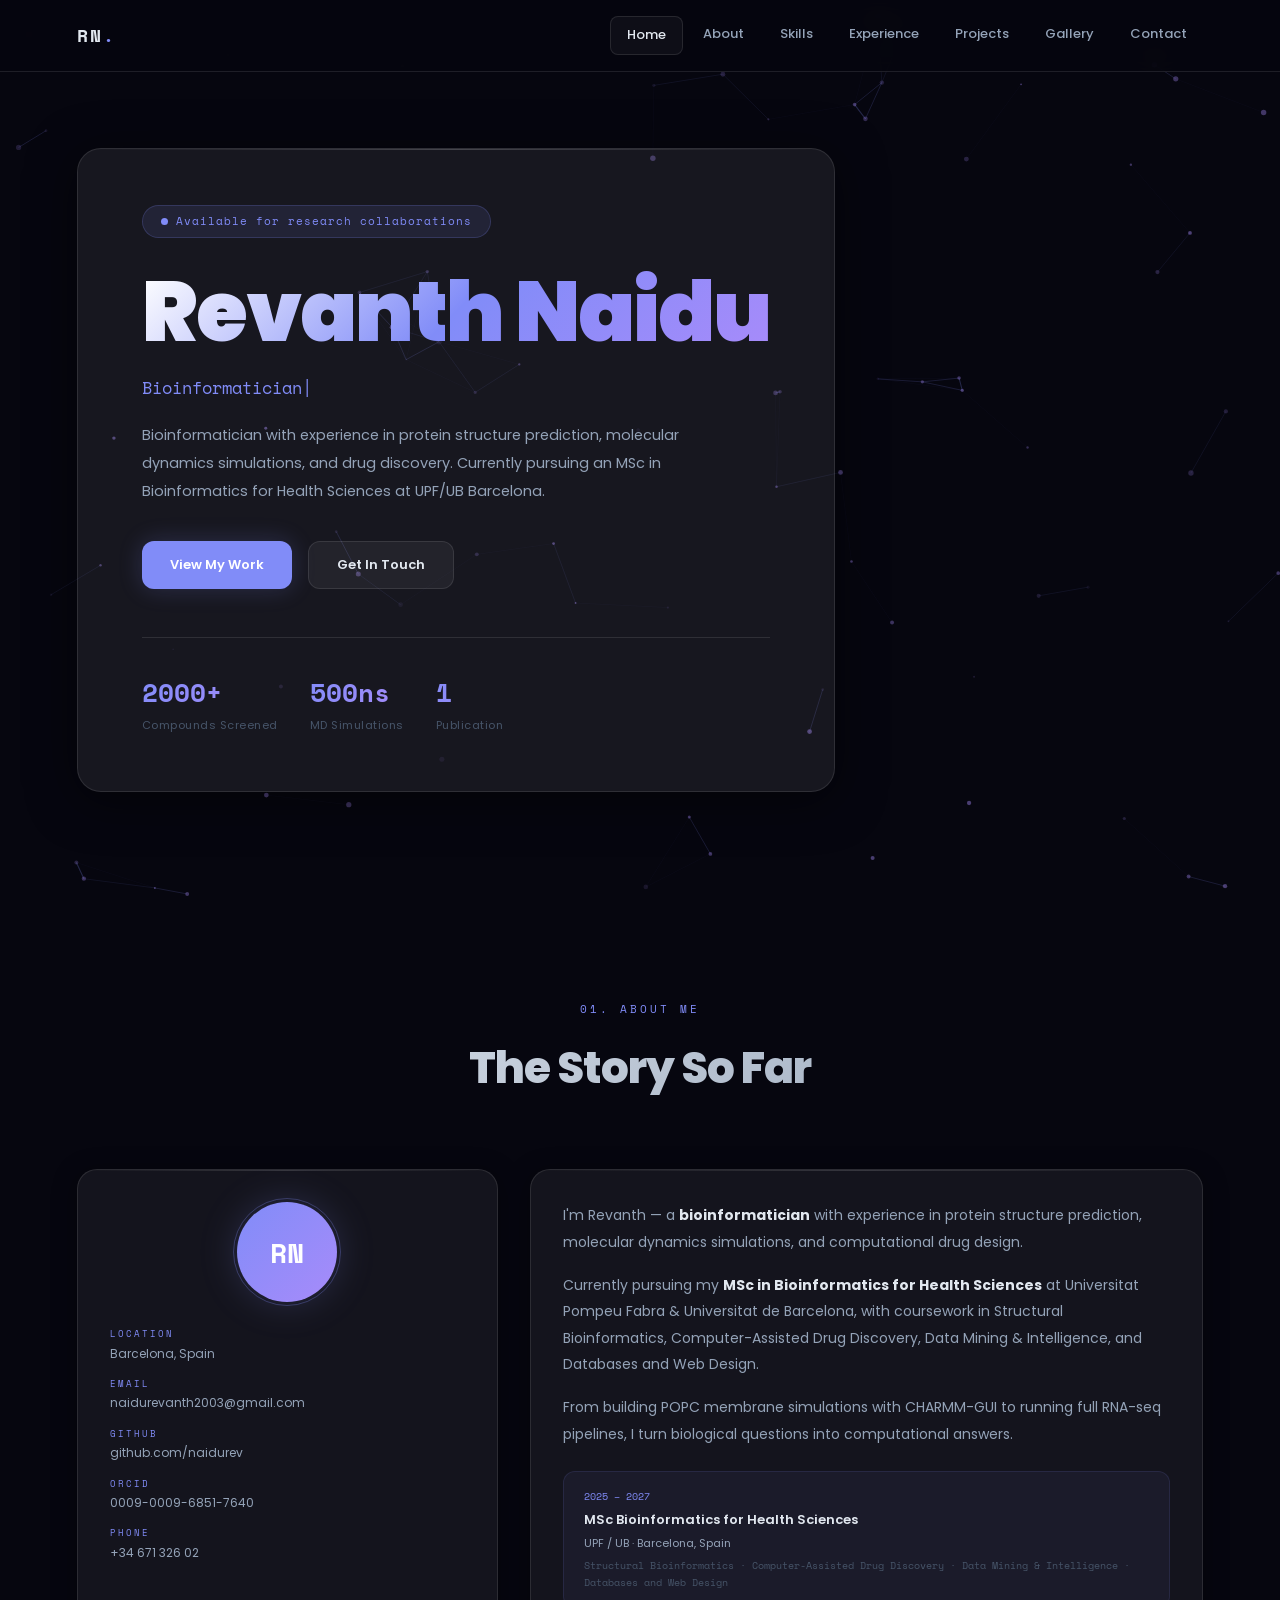
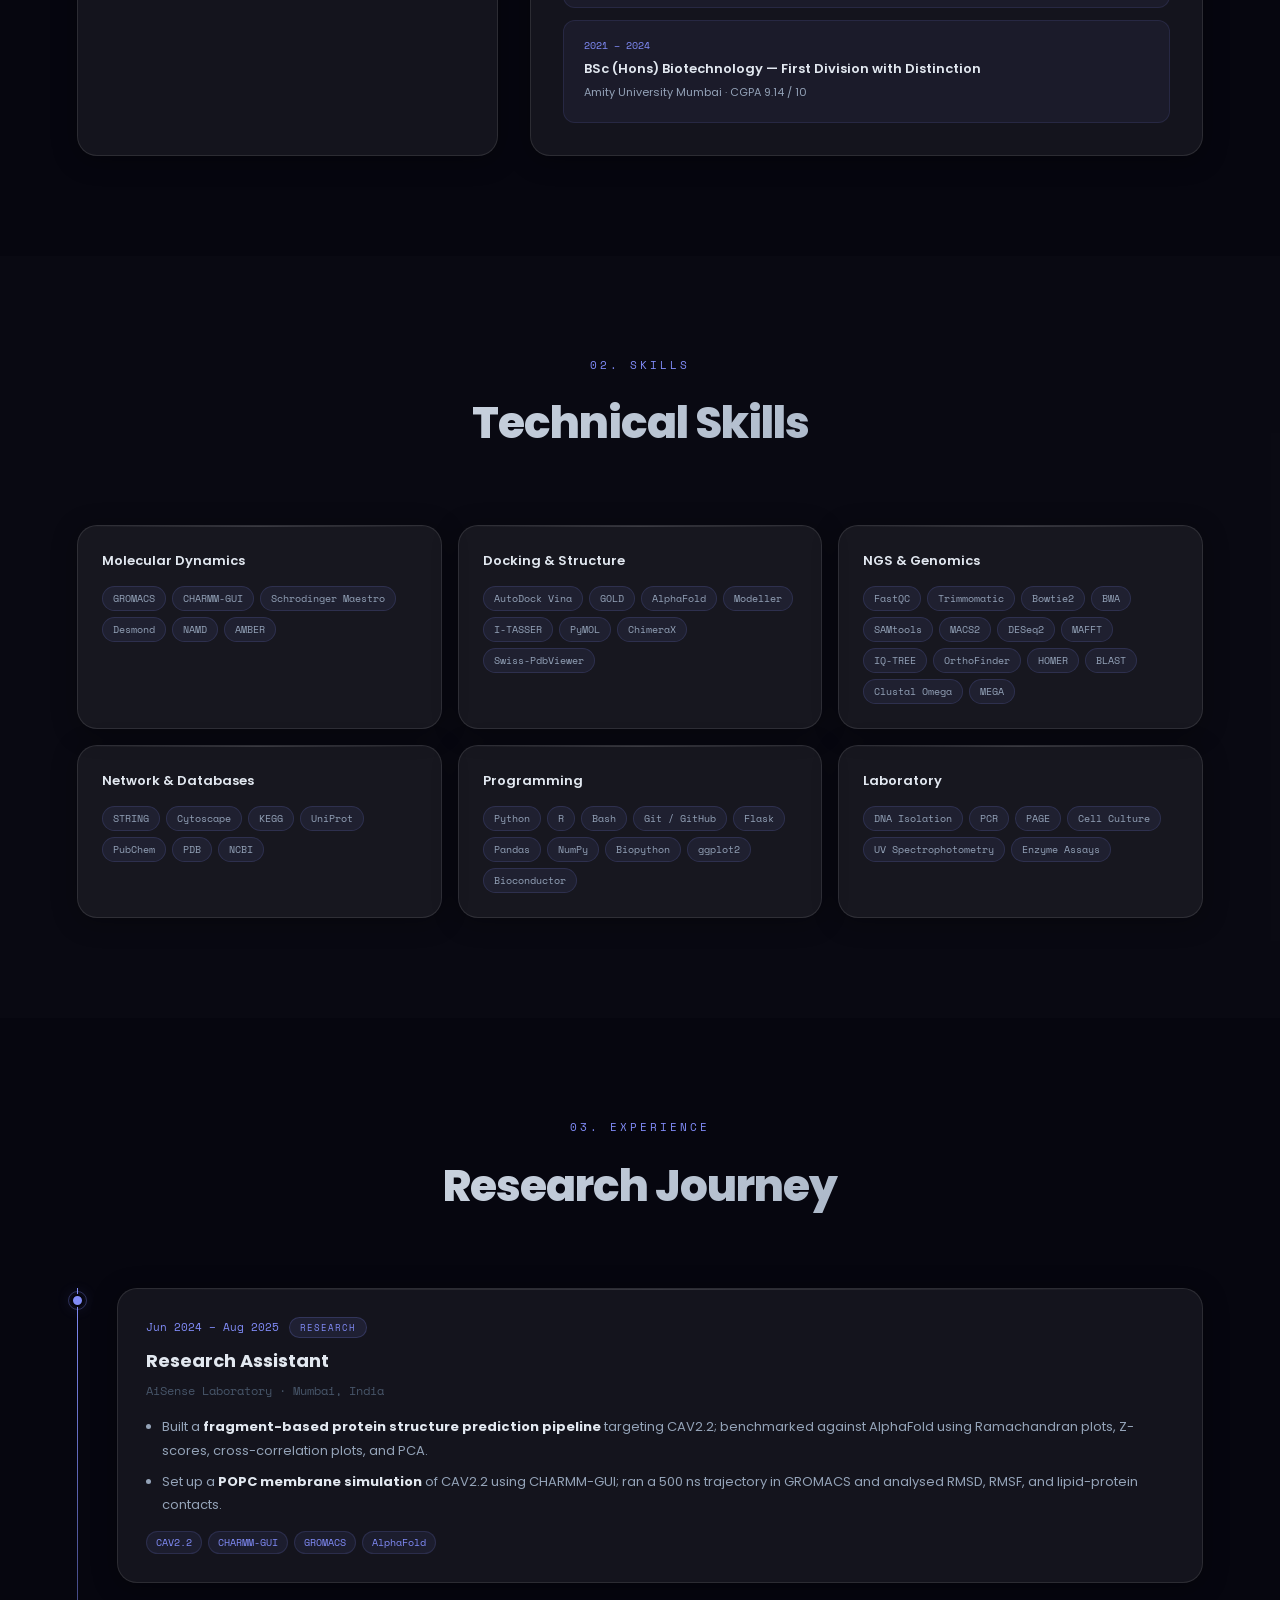
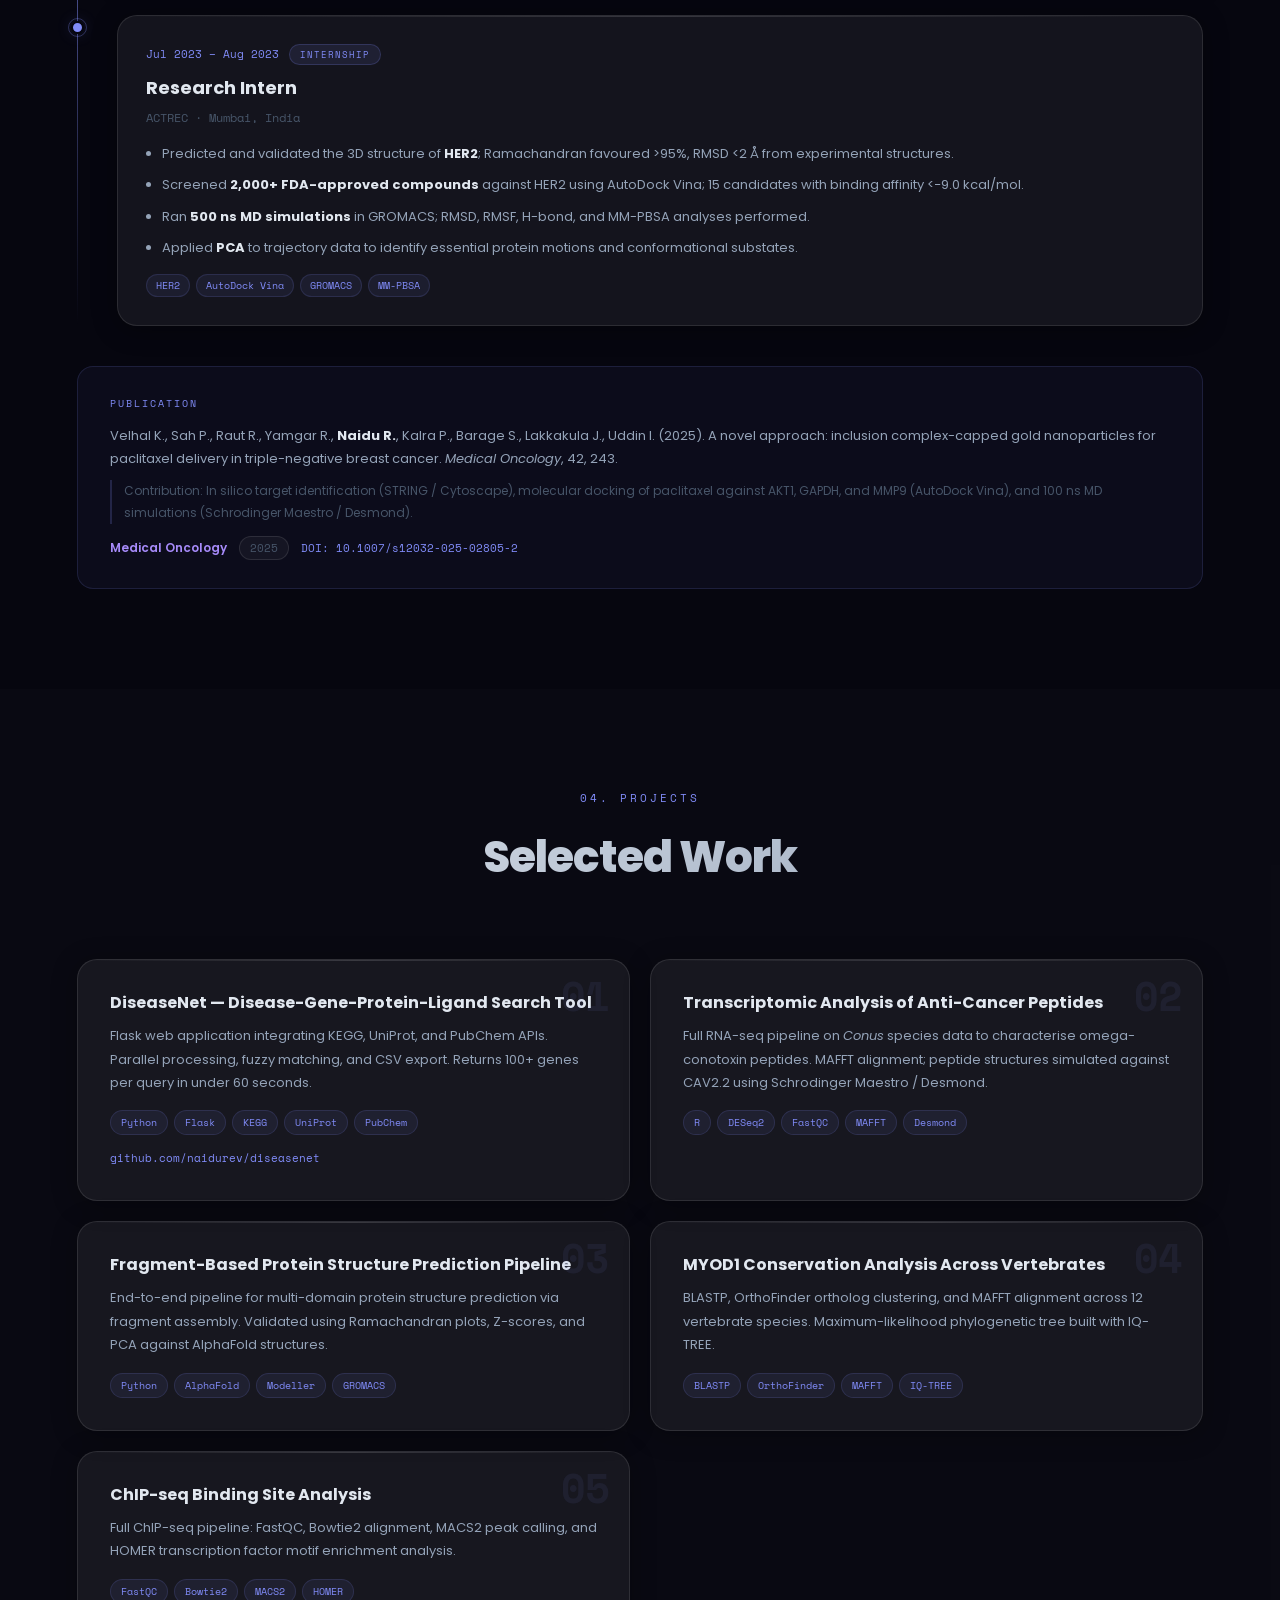
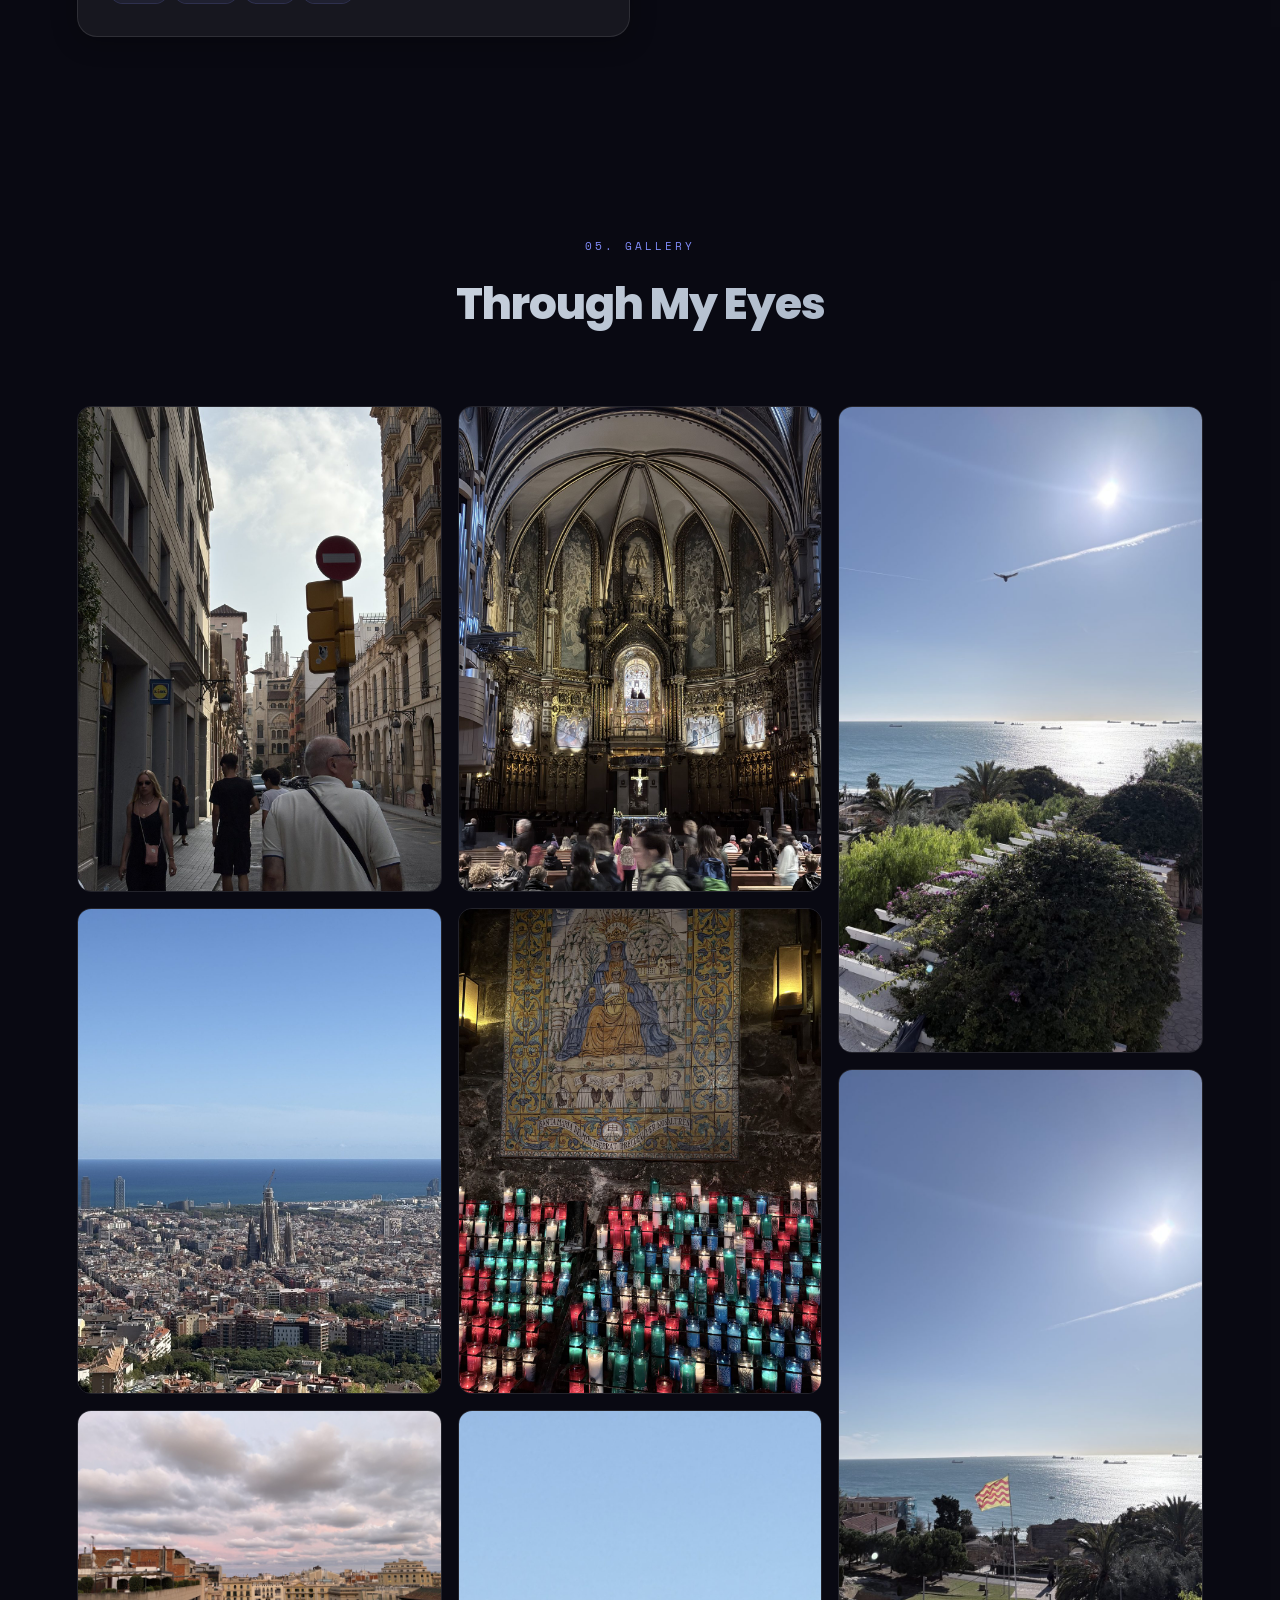
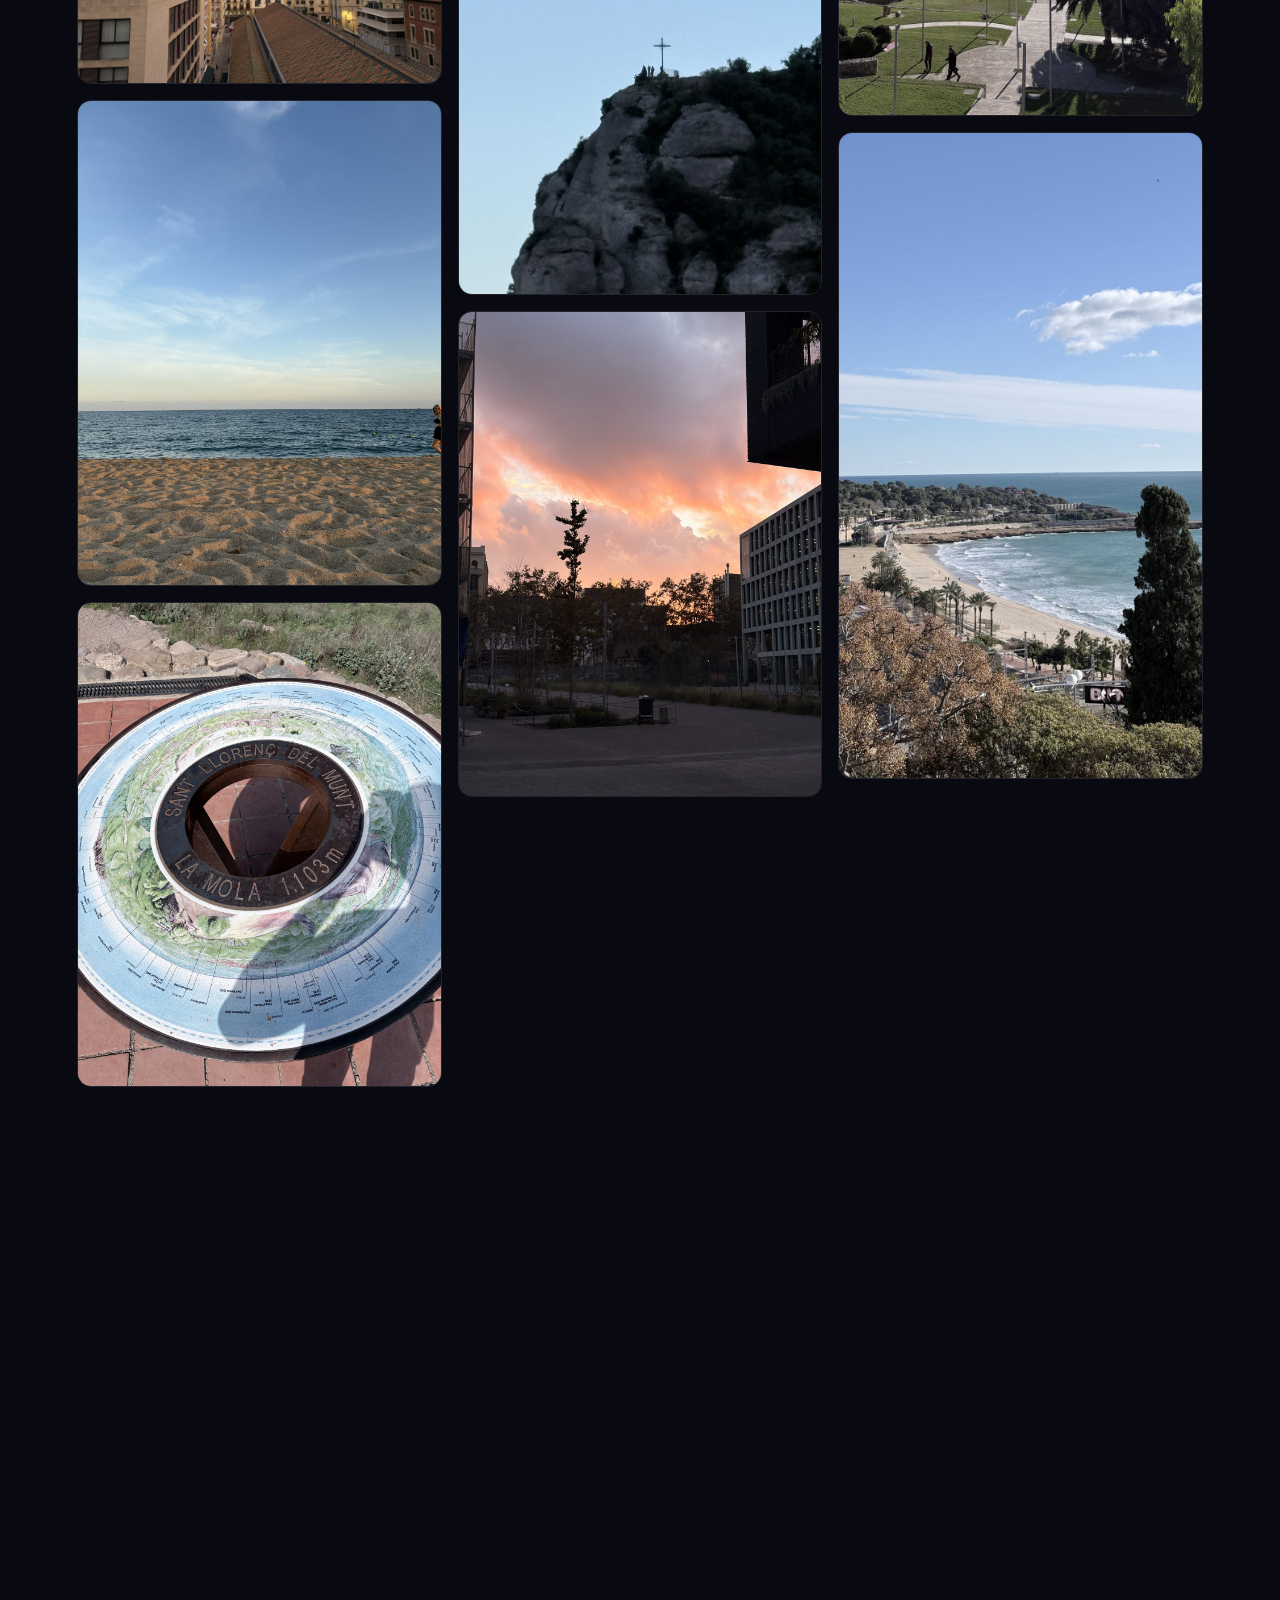
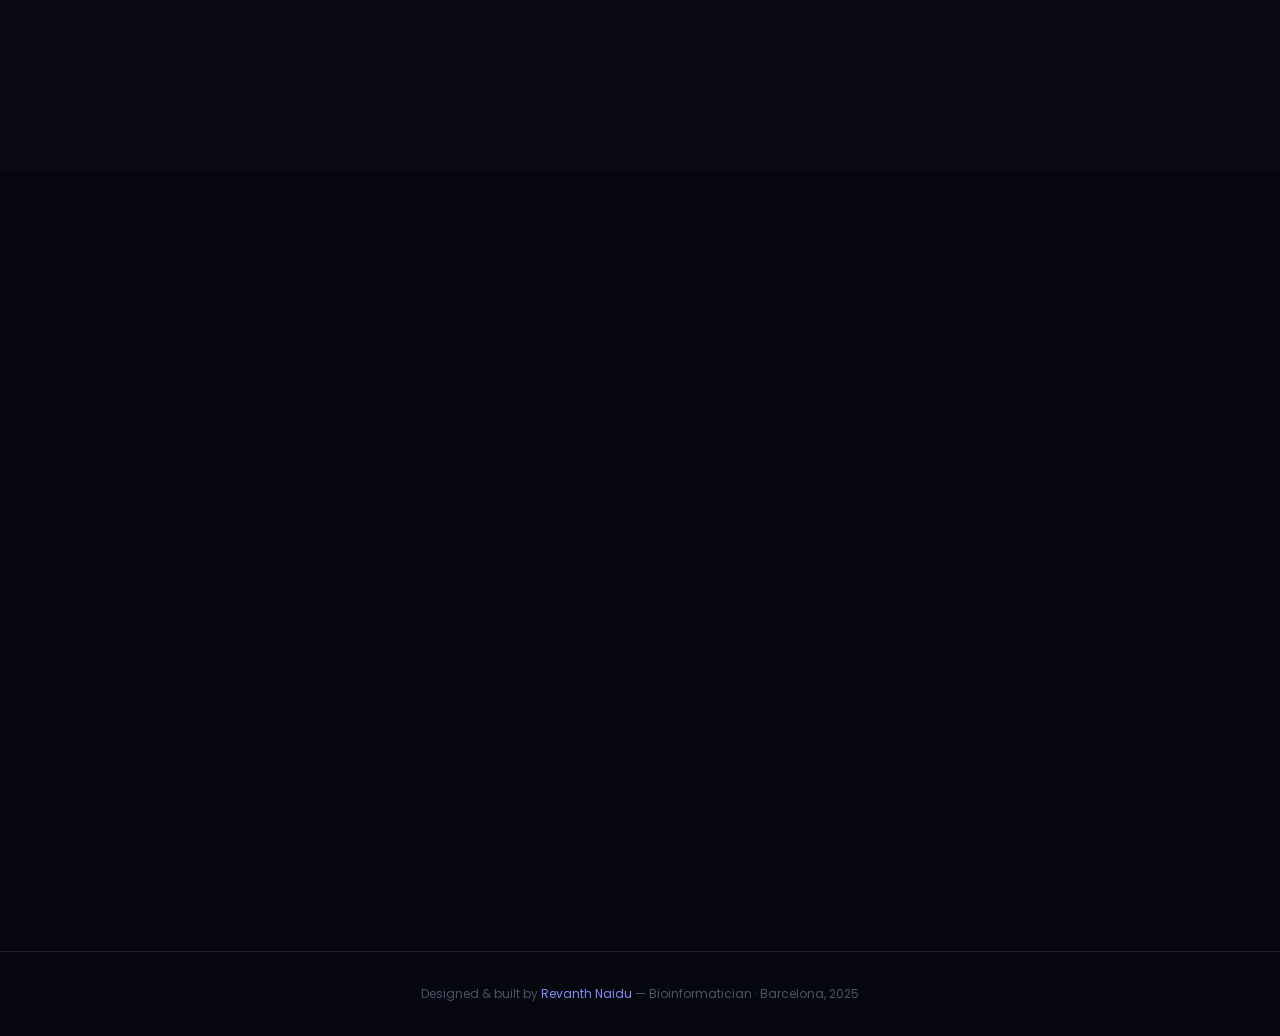
==== commit 9a650983: "add gallery section with 36 travel photos" ====
--- a/index.html
+++ b/index.html
@@ -20,6 +20,7 @@
             <a href="#skills" class="nav-link">Skills</a>
             <a href="#experience" class="nav-link">Experience</a>
             <a href="#projects" class="nav-link">Projects</a>
+            <a href="#gallery" class="nav-link">Gallery</a>
             <a href="#contact" class="nav-link">Contact</a>
         </nav>
         <div class="hamburger" id="hamburger"><span></span><span></span><span></span></div>
@@ -249,10 +250,56 @@
         </div>
     </section>
 
+    <!-- GALLERY -->
+    <section class="section section-alt" id="gallery">
+        <div class="section-header reveal">
+            <span class="section-tag">05. Gallery</span>
+            <h2 class="section-title">Through My Eyes</h2>
+        </div>
+        <div class="gallery-grid">
+            <div class="gallery-item reveal" data-index="0"><img src="images/photo-01.jpg" alt="Photo 1" loading="lazy"><div class="gallery-overlay"><span class="gallery-caption"></span></div></div>
+            <div class="gallery-item reveal reveal-delay-1" data-index="1"><img src="images/photo-02.jpg" alt="Photo 2" loading="lazy"><div class="gallery-overlay"><span class="gallery-caption"></span></div></div>
+            <div class="gallery-item reveal reveal-delay-2" data-index="2"><img src="images/photo-03.jpg" alt="Photo 3" loading="lazy"><div class="gallery-overlay"><span class="gallery-caption"></span></div></div>
+            <div class="gallery-item reveal" data-index="3"><img src="images/photo-04.jpg" alt="Photo 4" loading="lazy"><div class="gallery-overlay"><span class="gallery-caption"></span></div></div>
+            <div class="gallery-item reveal reveal-delay-1" data-index="4"><img src="images/photo-05.jpg" alt="Photo 5" loading="lazy"><div class="gallery-overlay"><span class="gallery-caption"></span></div></div>
+            <div class="gallery-item reveal reveal-delay-2" data-index="5"><img src="images/photo-06.jpg" alt="Photo 6" loading="lazy"><div class="gallery-overlay"><span class="gallery-caption"></span></div></div>
+            <div class="gallery-item reveal" data-index="6"><img src="images/photo-07.jpg" alt="Photo 7" loading="lazy"><div class="gallery-overlay"><span class="gallery-caption"></span></div></div>
+            <div class="gallery-item reveal reveal-delay-1" data-index="7"><img src="images/photo-08.jpg" alt="Photo 8" loading="lazy"><div class="gallery-overlay"><span class="gallery-caption"></span></div></div>
+            <div class="gallery-item reveal reveal-delay-2" data-index="8"><img src="images/photo-09.jpg" alt="Photo 9" loading="lazy"><div class="gallery-overlay"><span class="gallery-caption"></span></div></div>
+            <div class="gallery-item reveal" data-index="9"><img src="images/photo-10.jpg" alt="Photo 10" loading="lazy"><div class="gallery-overlay"><span class="gallery-caption"></span></div></div>
+            <div class="gallery-item reveal reveal-delay-1" data-index="10"><img src="images/photo-11.jpg" alt="Photo 11" loading="lazy"><div class="gallery-overlay"><span class="gallery-caption"></span></div></div>
+            <div class="gallery-item reveal reveal-delay-2" data-index="11"><img src="images/photo-12.jpg" alt="Photo 12" loading="lazy"><div class="gallery-overlay"><span class="gallery-caption"></span></div></div>
+            <div class="gallery-item reveal" data-index="12"><img src="images/photo-13.jpg" alt="Photo 13" loading="lazy"><div class="gallery-overlay"><span class="gallery-caption"></span></div></div>
+            <div class="gallery-item reveal reveal-delay-1" data-index="13"><img src="images/photo-14.jpg" alt="Photo 14" loading="lazy"><div class="gallery-overlay"><span class="gallery-caption"></span></div></div>
+            <div class="gallery-item reveal reveal-delay-2" data-index="14"><img src="images/photo-15.jpg" alt="Photo 15" loading="lazy"><div class="gallery-overlay"><span class="gallery-caption"></span></div></div>
+            <div class="gallery-item reveal" data-index="15"><img src="images/photo-16.jpg" alt="Photo 16" loading="lazy"><div class="gallery-overlay"><span class="gallery-caption"></span></div></div>
+            <div class="gallery-item reveal reveal-delay-1" data-index="16"><img src="images/photo-17.jpg" alt="Photo 17" loading="lazy"><div class="gallery-overlay"><span class="gallery-caption"></span></div></div>
+            <div class="gallery-item reveal reveal-delay-2" data-index="17"><img src="images/photo-18.jpg" alt="Photo 18" loading="lazy"><div class="gallery-overlay"><span class="gallery-caption"></span></div></div>
+            <div class="gallery-item reveal" data-index="18"><img src="images/photo-19.jpg" alt="Photo 19" loading="lazy"><div class="gallery-overlay"><span class="gallery-caption"></span></div></div>
+            <div class="gallery-item reveal reveal-delay-1" data-index="19"><img src="images/photo-20.jpg" alt="Photo 20" loading="lazy"><div class="gallery-overlay"><span class="gallery-caption"></span></div></div>
+            <div class="gallery-item reveal reveal-delay-2" data-index="20"><img src="images/photo-21.jpg" alt="Photo 21" loading="lazy"><div class="gallery-overlay"><span class="gallery-caption"></span></div></div>
+            <div class="gallery-item reveal" data-index="21"><img src="images/photo-22.jpg" alt="Photo 22" loading="lazy"><div class="gallery-overlay"><span class="gallery-caption"></span></div></div>
+            <div class="gallery-item reveal reveal-delay-1" data-index="22"><img src="images/photo-23.jpg" alt="Photo 23" loading="lazy"><div class="gallery-overlay"><span class="gallery-caption"></span></div></div>
+            <div class="gallery-item reveal reveal-delay-2" data-index="23"><img src="images/photo-24.jpg" alt="Photo 24" loading="lazy"><div class="gallery-overlay"><span class="gallery-caption"></span></div></div>
+            <div class="gallery-item reveal" data-index="24"><img src="images/photo-25.jpg" alt="Photo 25" loading="lazy"><div class="gallery-overlay"><span class="gallery-caption"></span></div></div>
+            <div class="gallery-item reveal reveal-delay-1" data-index="25"><img src="images/photo-26.jpg" alt="Photo 26" loading="lazy"><div class="gallery-overlay"><span class="gallery-caption"></span></div></div>
+            <div class="gallery-item reveal reveal-delay-2" data-index="26"><img src="images/photo-27.jpg" alt="Photo 27" loading="lazy"><div class="gallery-overlay"><span class="gallery-caption"></span></div></div>
+            <div class="gallery-item reveal" data-index="27"><img src="images/photo-28.jpg" alt="Photo 28" loading="lazy"><div class="gallery-overlay"><span class="gallery-caption"></span></div></div>
+            <div class="gallery-item reveal reveal-delay-1" data-index="28"><img src="images/photo-29.jpg" alt="Photo 29" loading="lazy"><div class="gallery-overlay"><span class="gallery-caption"></span></div></div>
+            <div class="gallery-item reveal reveal-delay-2" data-index="29"><img src="images/photo-30.jpg" alt="Photo 30" loading="lazy"><div class="gallery-overlay"><span class="gallery-caption"></span></div></div>
+            <div class="gallery-item reveal" data-index="30"><img src="images/photo-31.jpg" alt="Photo 31" loading="lazy"><div class="gallery-overlay"><span class="gallery-caption"></span></div></div>
+            <div class="gallery-item reveal reveal-delay-1" data-index="31"><img src="images/photo-32.jpg" alt="Photo 32" loading="lazy"><div class="gallery-overlay"><span class="gallery-caption"></span></div></div>
+            <div class="gallery-item reveal reveal-delay-2" data-index="32"><img src="images/photo-33.jpg" alt="Photo 33" loading="lazy"><div class="gallery-overlay"><span class="gallery-caption"></span></div></div>
+            <div class="gallery-item reveal" data-index="33"><img src="images/photo-34.jpg" alt="Photo 34" loading="lazy"><div class="gallery-overlay"><span class="gallery-caption"></span></div></div>
+            <div class="gallery-item reveal reveal-delay-1" data-index="34"><img src="images/photo-35.jpg" alt="Photo 35" loading="lazy"><div class="gallery-overlay"><span class="gallery-caption"></span></div></div>
+            <div class="gallery-item reveal reveal-delay-2" data-index="35"><img src="images/photo-36.jpg" alt="Photo 36" loading="lazy"><div class="gallery-overlay"><span class="gallery-caption"></span></div></div>
+        </div>
+    </section>
+
     <!-- CONTACT -->
     <section class="section" id="contact">
         <div class="section-header reveal">
-            <span class="section-tag">05. Contact</span>
+            <span class="section-tag">06. Contact</span>
             <h2 class="section-title">Get In Touch</h2>
         </div>
         <div class="contact-grid">
@@ -287,6 +334,15 @@
     </footer>
 
     <button class="scroll-top" id="scrollTop">↑</button>
+
+    <!-- LIGHTBOX -->
+    <div class="lightbox" id="lightbox">
+        <button class="lightbox-close" id="lbClose">&times;</button>
+        <button class="lightbox-prev" id="lbPrev">&#8592;</button>
+        <img class="lightbox-img" id="lbImg" src="" alt="">
+        <button class="lightbox-next" id="lbNext">&#8594;</button>
+        <span class="lightbox-counter" id="lbCounter"></span>
+    </div>
 
     <style>
         @keyframes blink { 0%,100%{opacity:1} 50%{opacity:0} }
@@ -367,6 +423,48 @@
     document.getElementById('hamburger')?.addEventListener('click', () => {
         document.querySelector('.navbar').classList.toggle('open');
     });
+    </script>
+
+    <script>
+    /* ===== LIGHTBOX ===== */
+    (function () {
+        const items    = Array.from(document.querySelectorAll('.gallery-item'));
+        const lb       = document.getElementById('lightbox');
+        const lbImg    = document.getElementById('lbImg');
+        const lbCnt    = document.getElementById('lbCounter');
+        let current    = 0;
+
+        function open(idx) {
+            current = idx;
+            const src = items[idx].querySelector('img').src;
+            lbImg.style.opacity = '0';
+            lb.classList.add('active');
+            document.body.style.overflow = 'hidden';
+            lbImg.src = src;
+            lbImg.onload = () => { lbImg.style.opacity = '1'; };
+            lbCnt.textContent = (idx + 1) + ' / ' + items.length;
+        }
+
+        function close() {
+            lb.classList.remove('active');
+            document.body.style.overflow = '';
+        }
+
+        function prev() { open((current - 1 + items.length) % items.length); }
+        function next() { open((current + 1) % items.length); }
+
+        items.forEach((el, i) => el.addEventListener('click', () => open(i)));
+        document.getElementById('lbClose').addEventListener('click', close);
+        document.getElementById('lbPrev').addEventListener('click', prev);
+        document.getElementById('lbNext').addEventListener('click', next);
+        lb.addEventListener('click', e => { if (e.target === lb) close(); });
+        document.addEventListener('keydown', e => {
+            if (!lb.classList.contains('active')) return;
+            if (e.key === 'Escape')     close();
+            if (e.key === 'ArrowLeft')  prev();
+            if (e.key === 'ArrowRight') next();
+        });
+    })();
     </script>
 
     <script>
--- a/style.css
+++ b/style.css
@@ -492,6 +492,138 @@
 .form-input::placeholder { color: var(--text-faint); }
 .form-textarea { min-height: 110px; }
 
+/* ===== GALLERY ===== */
+.gallery-grid {
+    columns: 3;
+    column-gap: 16px;
+}
+
+.gallery-item {
+    break-inside: avoid;
+    margin-bottom: 16px;
+    border-radius: 14px;
+    overflow: hidden;
+    position: relative;
+    cursor: pointer;
+    border: 1px solid var(--glass-border);
+}
+
+.gallery-item img {
+    display: block;
+    width: 100%;
+    height: auto;
+    transition: transform 0.5s cubic-bezier(0.4, 0, 0.2, 1);
+}
+
+.gallery-item:hover img {
+    transform: scale(1.04);
+}
+
+.gallery-overlay {
+    position: absolute;
+    inset: 0;
+    background: linear-gradient(to top, rgba(6,6,15,0.75) 0%, rgba(6,6,15,0.1) 50%, transparent 100%);
+    opacity: 0;
+    transition: opacity 0.35s ease;
+    display: flex;
+    align-items: flex-end;
+    padding: 18px;
+}
+
+.gallery-item:hover .gallery-overlay {
+    opacity: 1;
+}
+
+.gallery-caption {
+    font-family: var(--mono);
+    font-size: 11px;
+    color: var(--text);
+    letter-spacing: 0.5px;
+    line-height: 1.5;
+}
+
+/* ===== LIGHTBOX ===== */
+.lightbox {
+    position: fixed;
+    inset: 0;
+    z-index: 1000;
+    background: rgba(6, 6, 15, 0.95);
+    display: flex;
+    align-items: center;
+    justify-content: center;
+    opacity: 0;
+    visibility: hidden;
+    transition: opacity 0.3s ease, visibility 0.3s ease;
+}
+
+.lightbox.active {
+    opacity: 1;
+    visibility: visible;
+}
+
+.lightbox-img {
+    max-width: 88vw;
+    max-height: 88vh;
+    object-fit: contain;
+    border-radius: 10px;
+    box-shadow: 0 0 80px rgba(129,140,248,0.15);
+    transition: opacity 0.2s ease;
+}
+
+.lightbox-close {
+    position: absolute;
+    top: 24px; right: 28px;
+    background: none;
+    border: none;
+    color: var(--text-muted);
+    font-size: 28px;
+    cursor: pointer;
+    line-height: 1;
+    transition: color 0.2s;
+    font-family: var(--mono);
+}
+.lightbox-close:hover { color: var(--text); }
+
+.lightbox-prev,
+.lightbox-next {
+    position: absolute;
+    top: 50%;
+    transform: translateY(-50%);
+    background: rgba(255,255,255,0.05);
+    border: 1px solid var(--glass-border);
+    color: var(--text-muted);
+    font-size: 20px;
+    width: 48px; height: 48px;
+    border-radius: 50%;
+    cursor: pointer;
+    display: flex;
+    align-items: center;
+    justify-content: center;
+    transition: var(--transition);
+}
+.lightbox-prev { left: 24px; }
+.lightbox-next { right: 24px; }
+.lightbox-prev:hover,
+.lightbox-next:hover {
+    background: rgba(129,140,248,0.15);
+    border-color: rgba(129,140,248,0.4);
+    color: var(--text);
+}
+
+.lightbox-counter {
+    position: absolute;
+    bottom: 24px;
+    left: 50%;
+    transform: translateX(-50%);
+    font-family: var(--mono);
+    font-size: 11px;
+    color: var(--text-faint);
+    letter-spacing: 2px;
+}
+
+@media (max-width: 1024px) { .gallery-grid { columns: 2; } }
+@media (max-width: 480px)  { .gallery-grid { columns: 1; } }
+
 /* ===== FOOTER ===== */
 .footer {
     border-top: 1px solid var(--glass-border);
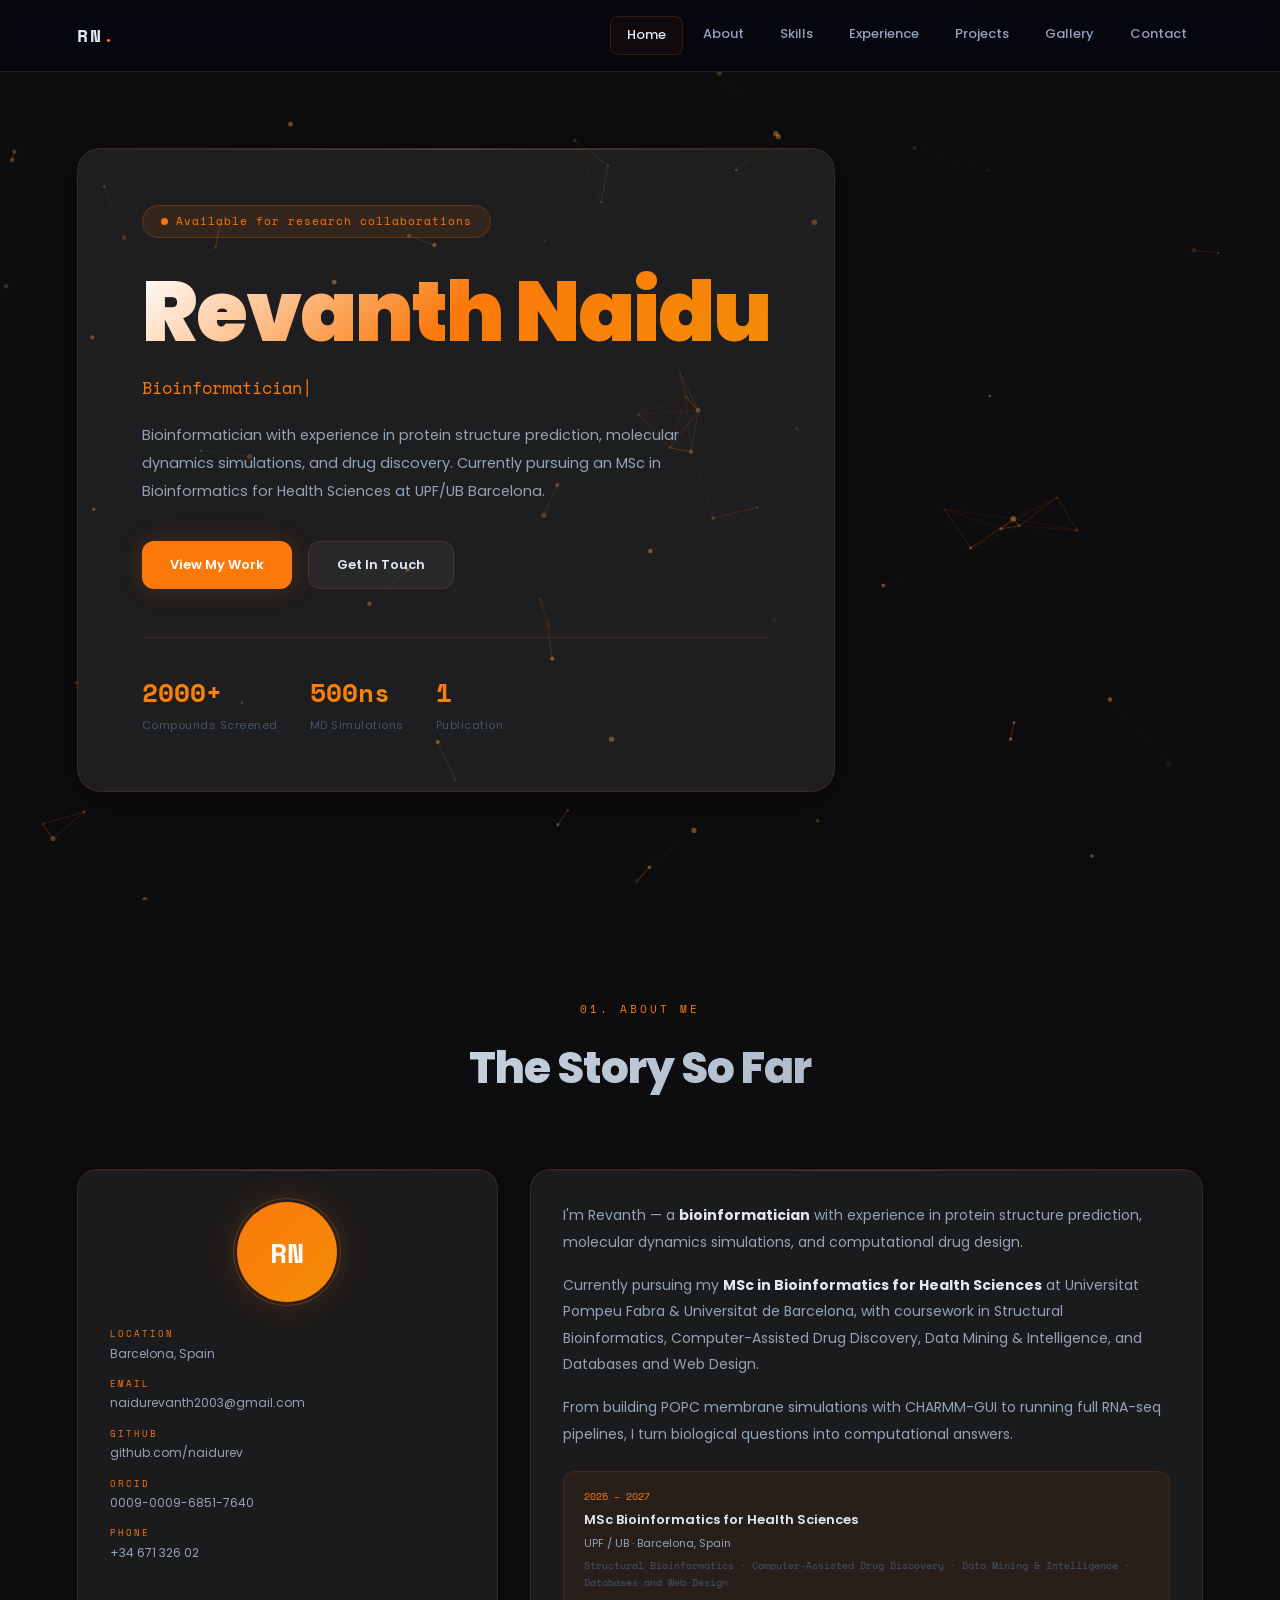
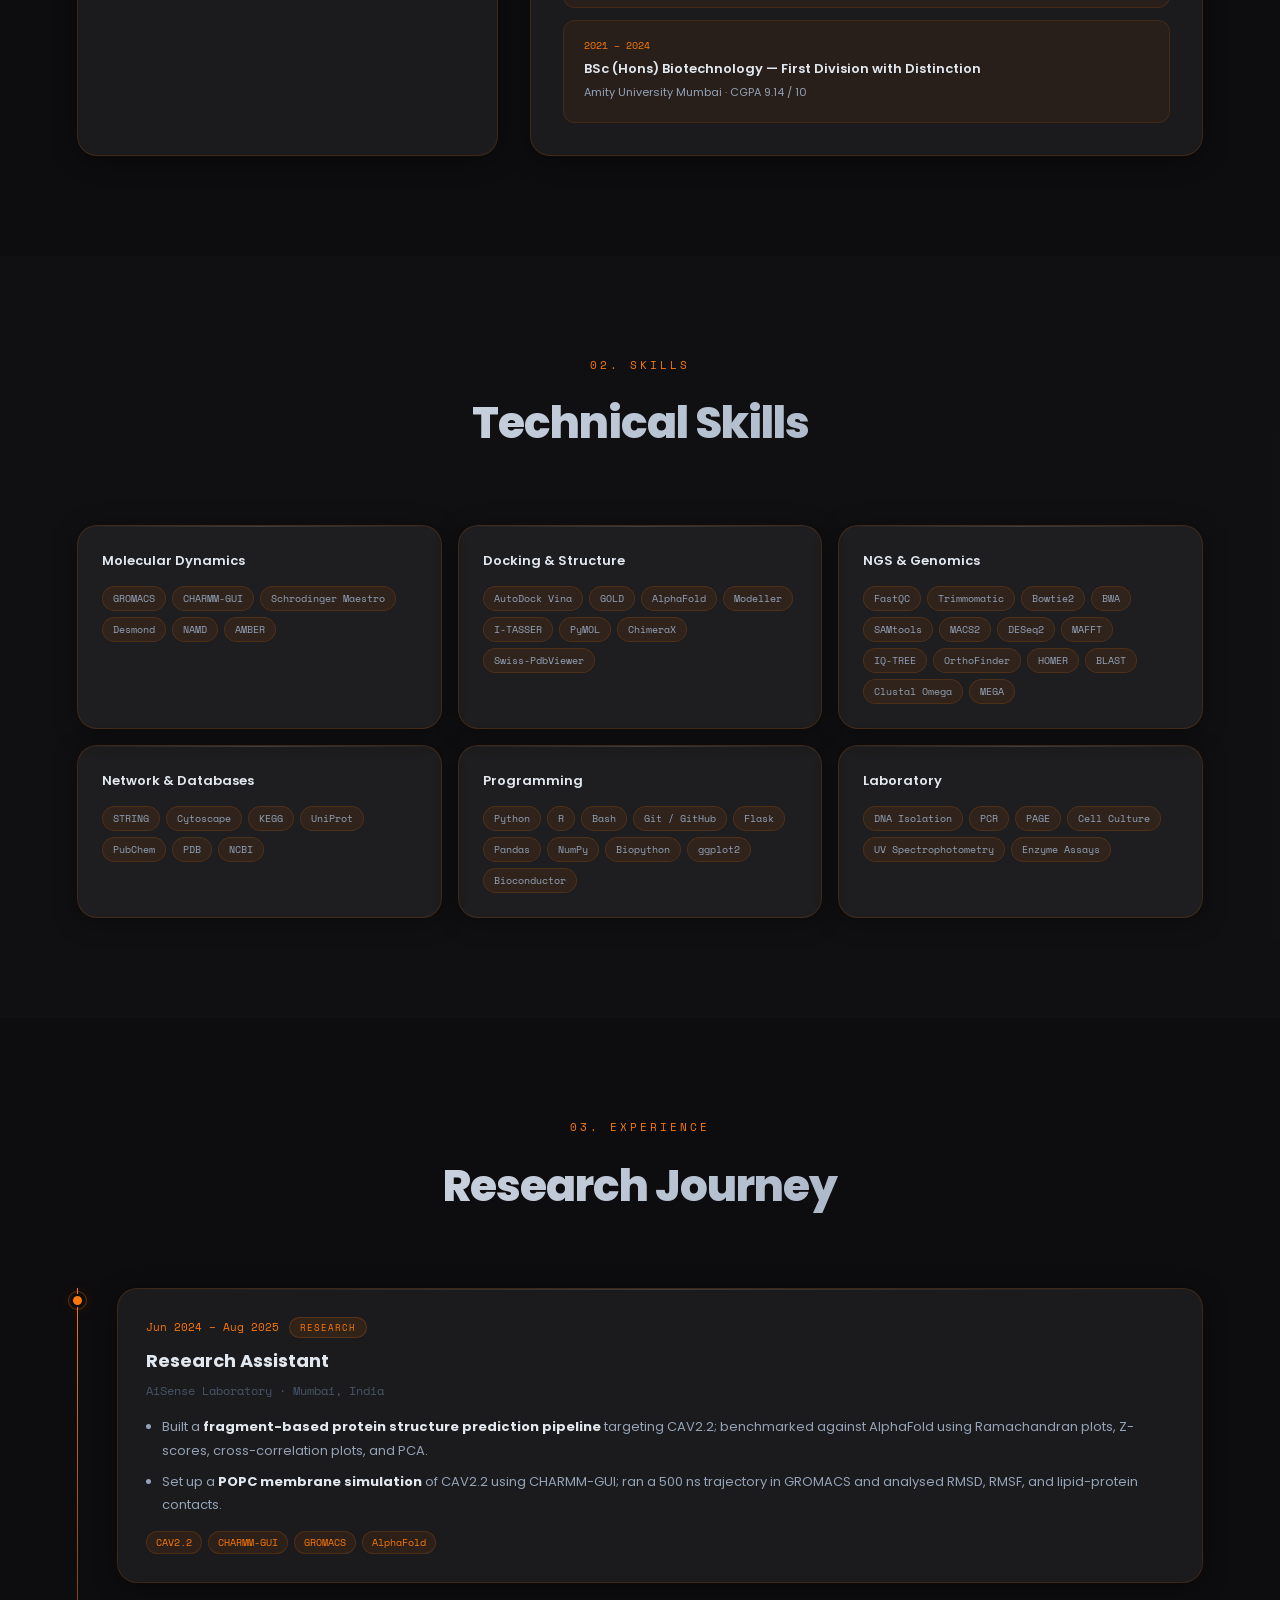
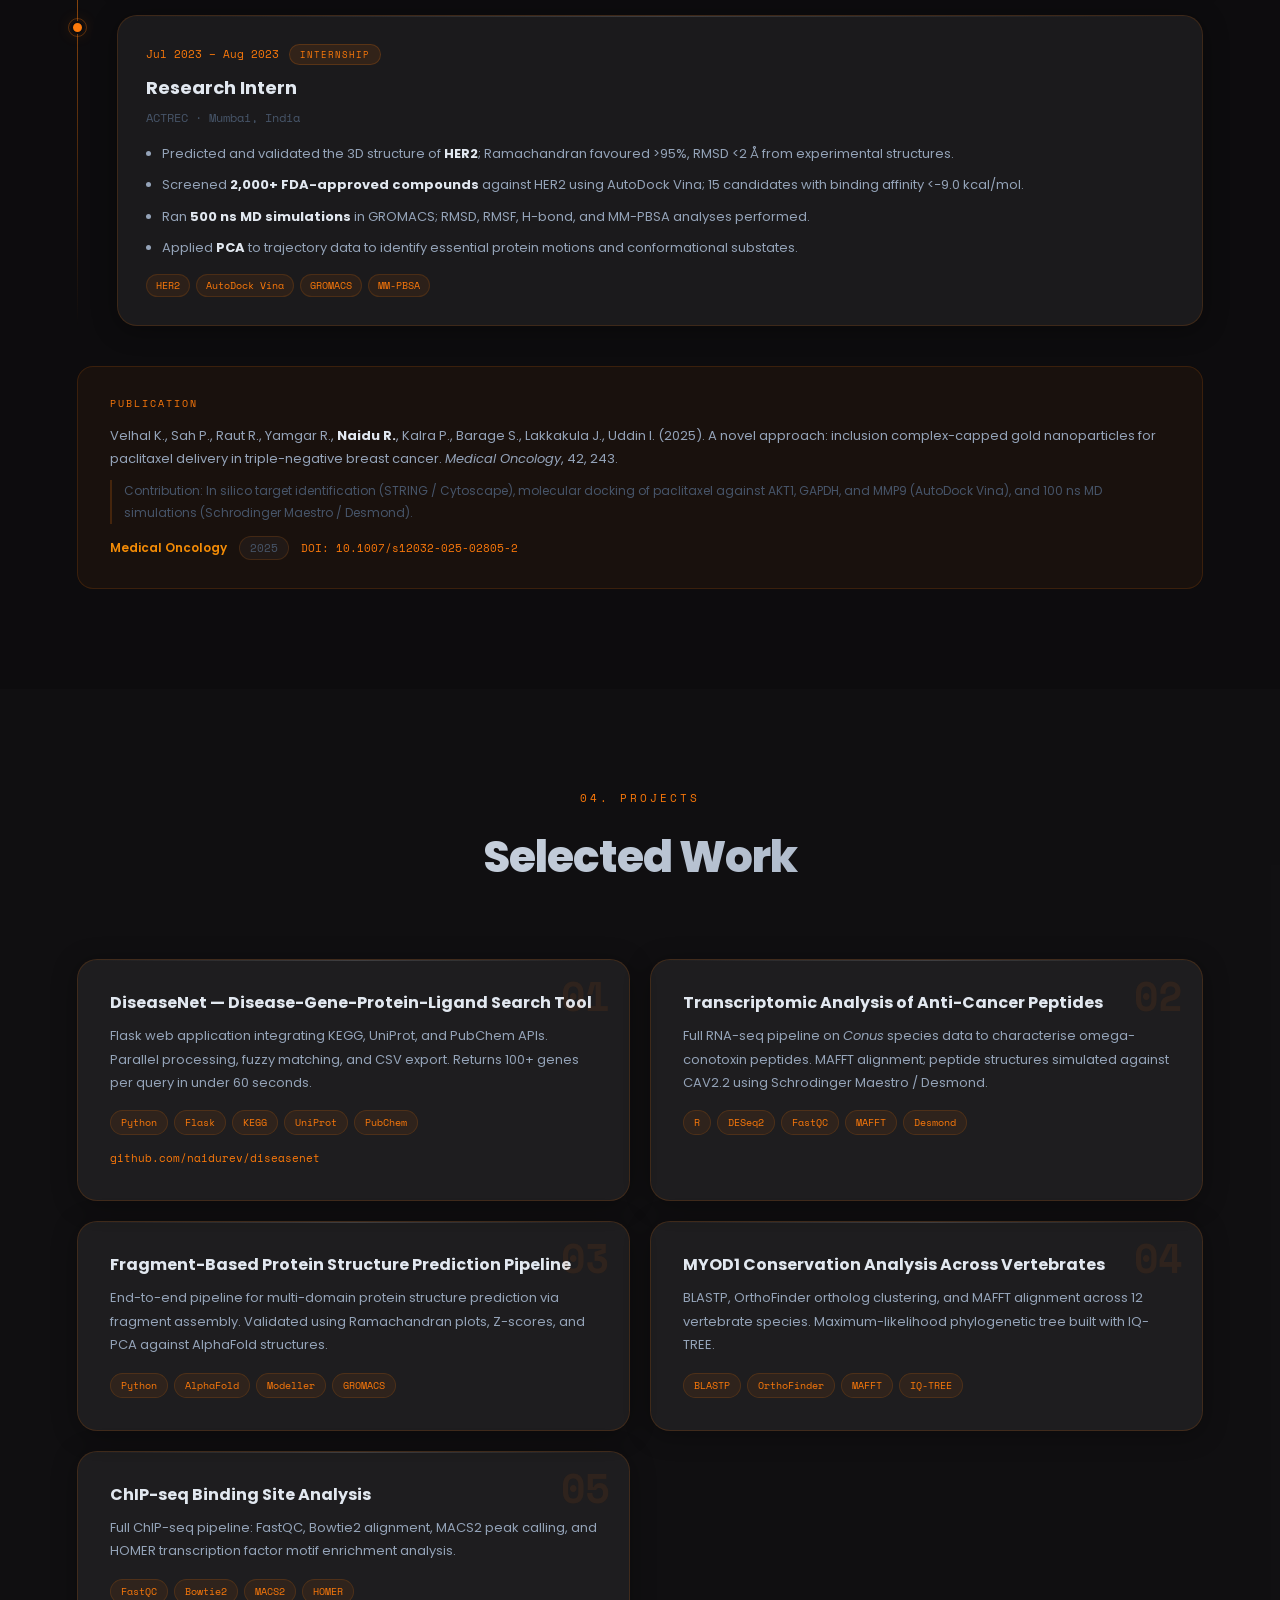
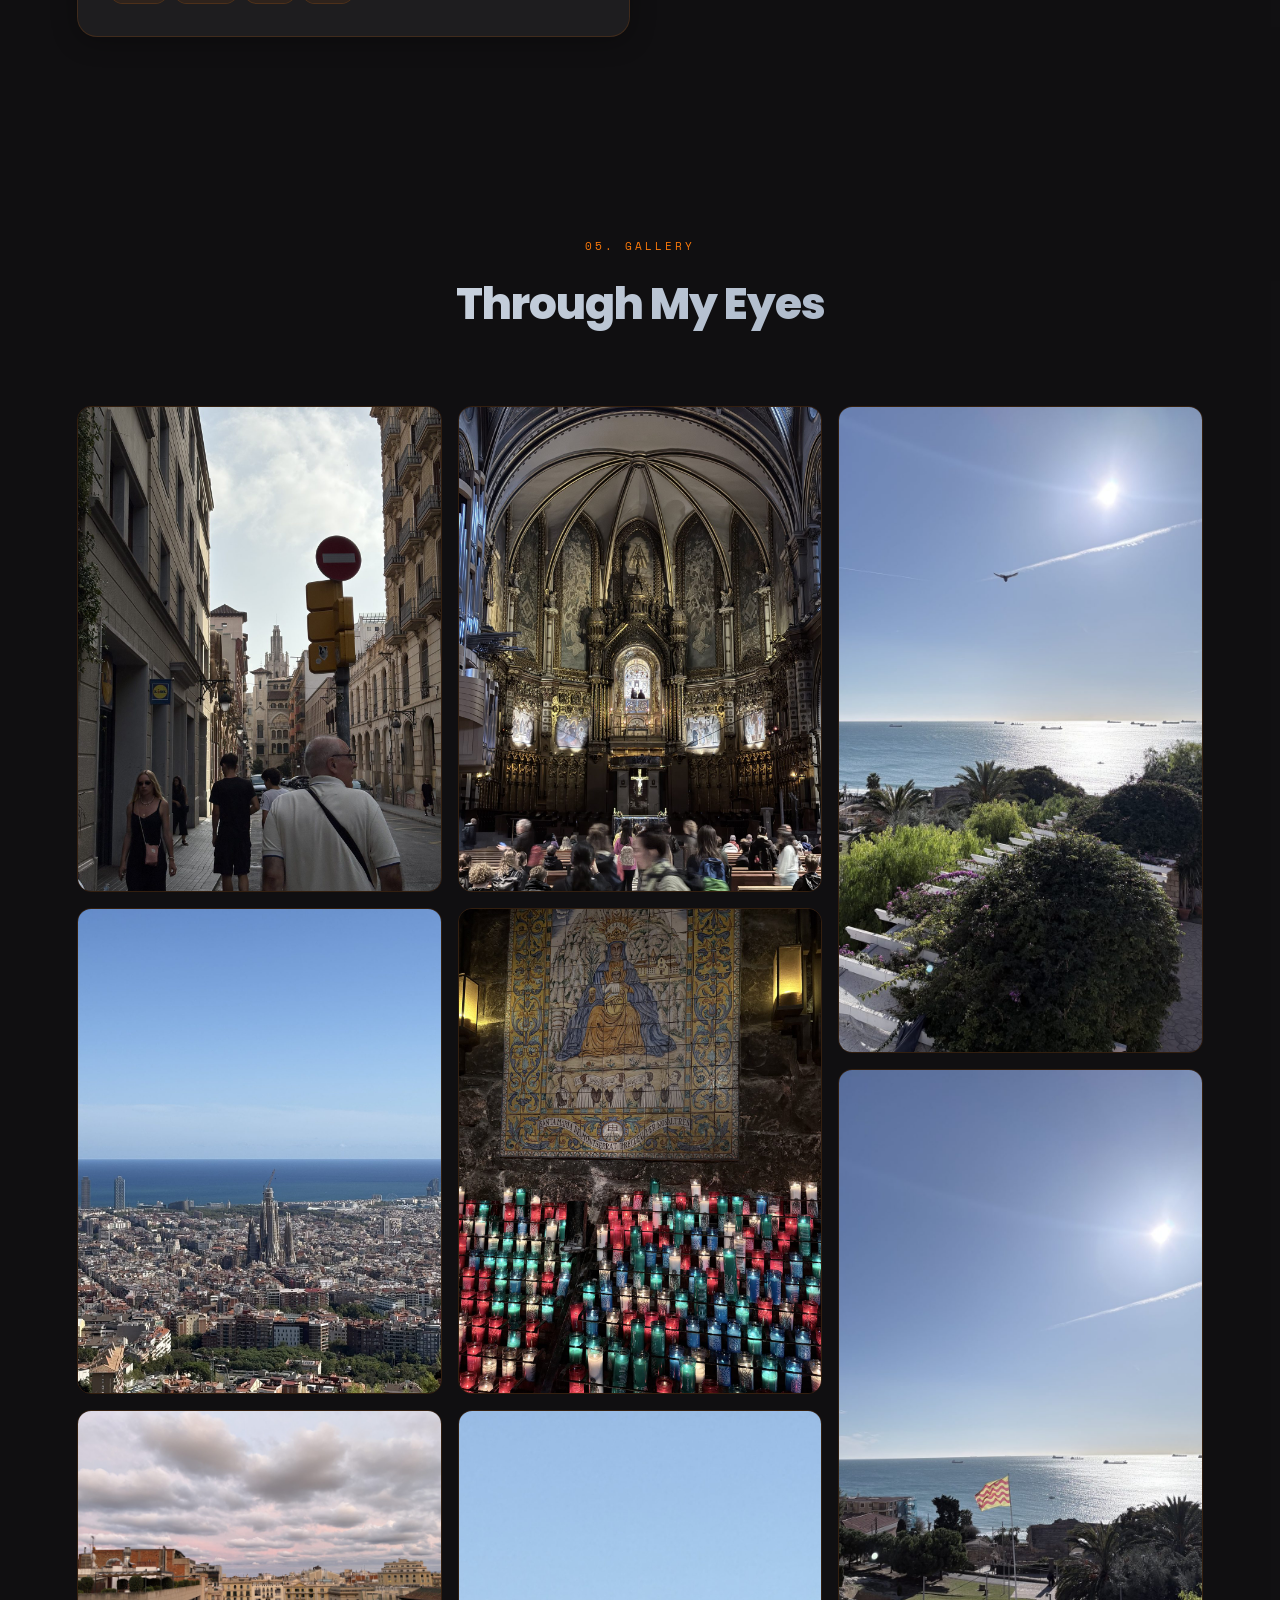
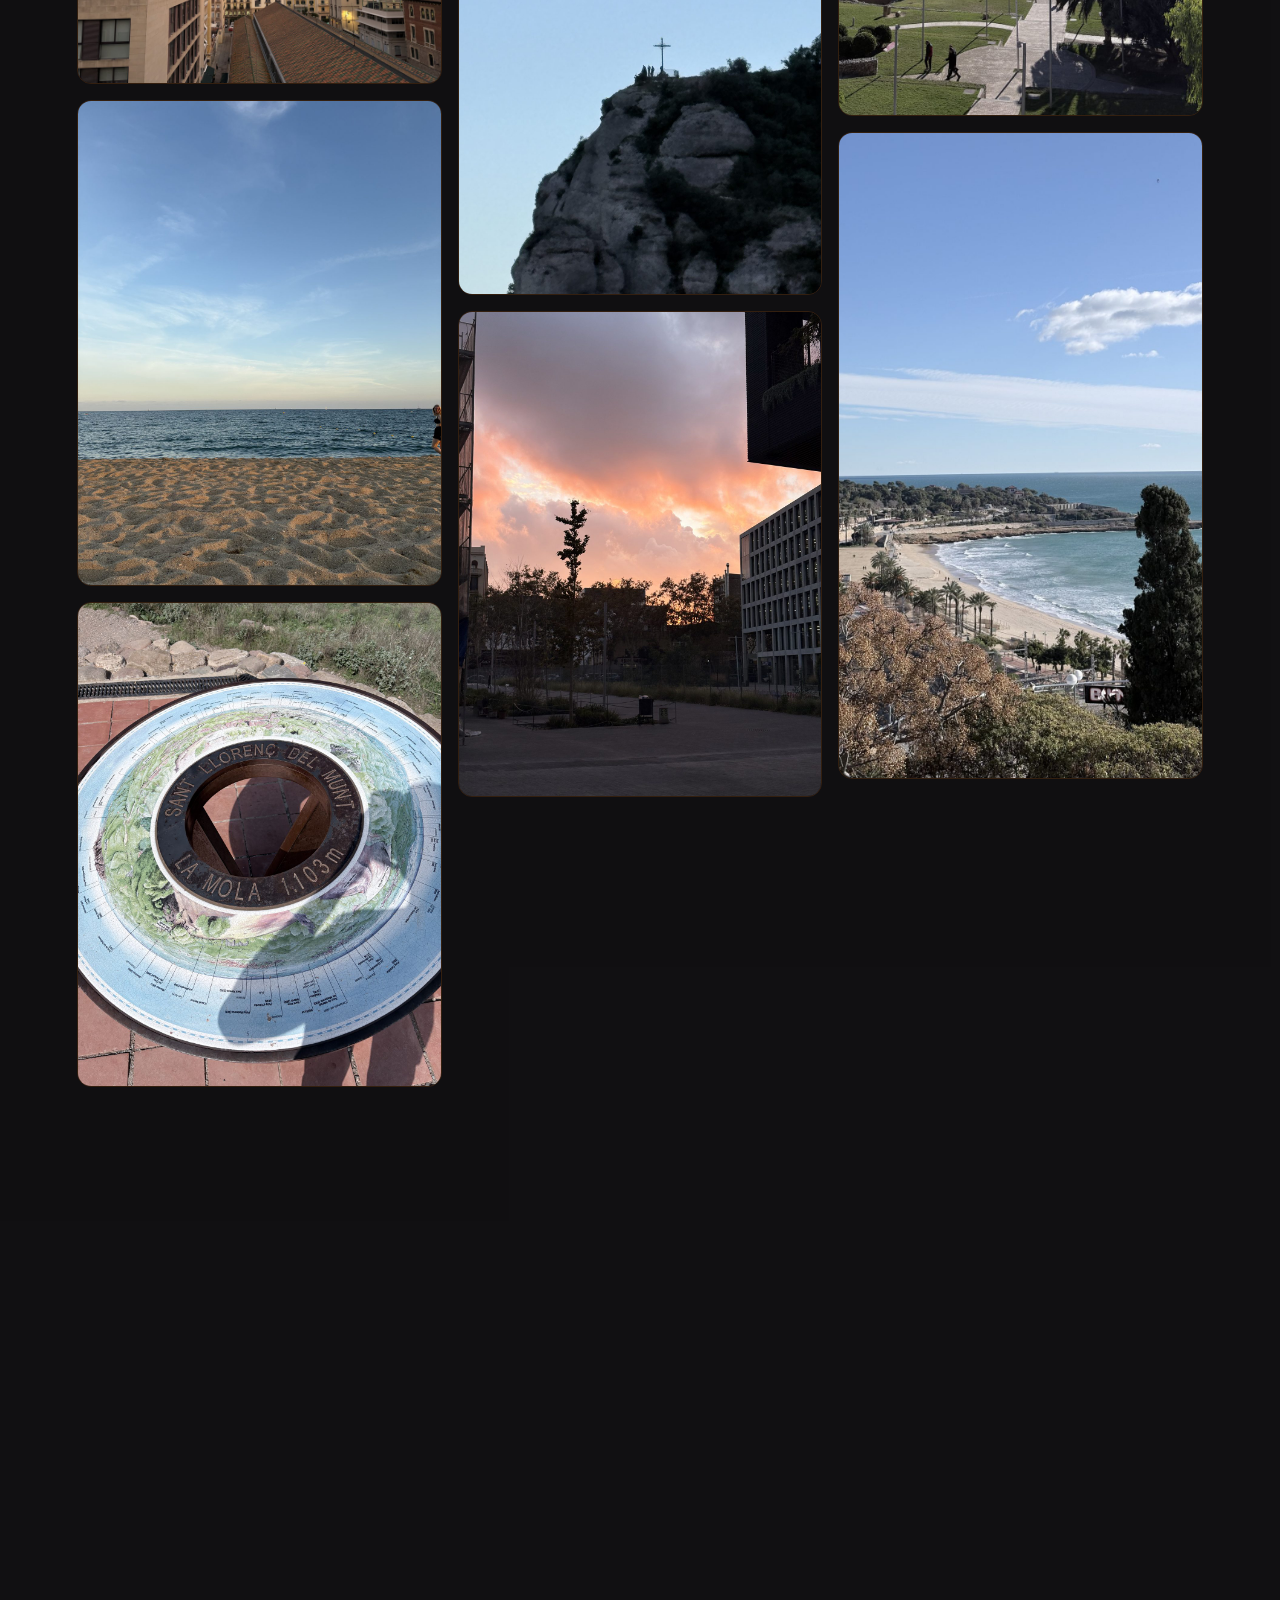
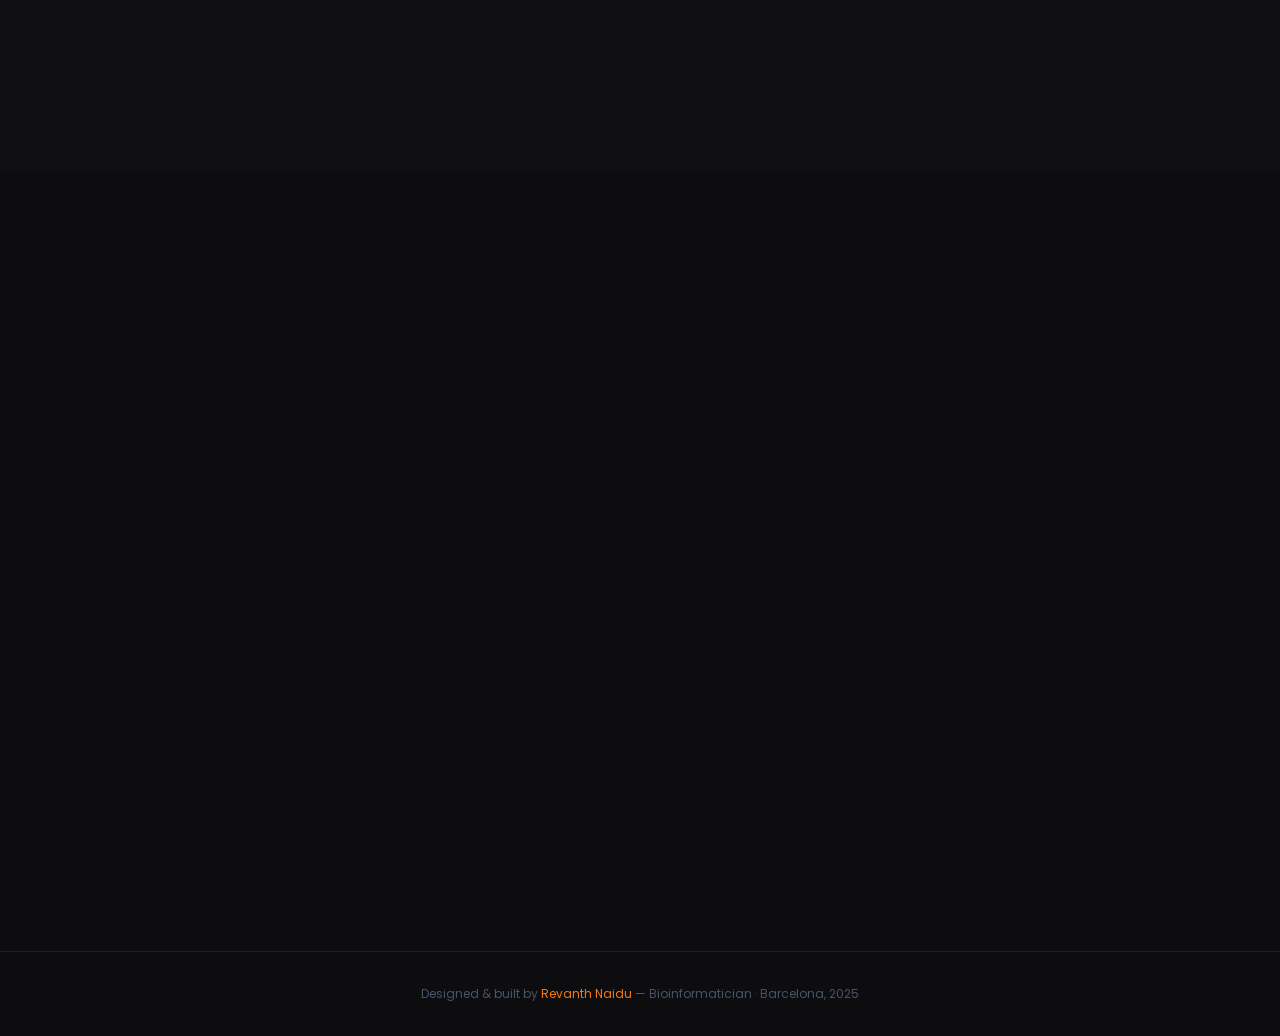
==== commit 2886fe10: "orange theme + gallery + favicon" ====
--- a/index.html
+++ b/index.html
@@ -4,6 +4,7 @@
     <meta charset="UTF-8">
     <meta name="viewport" content="width=device-width, initial-scale=1.0">
     <title>Revanth Naidu | Bioinformatician</title>
+    <link rel="icon" type="image/svg+xml" href="data:image/svg+xml,%3Csvg xmlns='http://www.w3.org/2000/svg' viewBox='0 0 64 64'%3E%3Crect width='64' height='64' rx='12' fill='%230D0C0E'/%3E%3Ctext x='6' y='44' font-family='monospace' font-weight='700' font-size='28' fill='%23ffffff'%3ERN%3C/text%3E%3Ctext x='52' y='44' font-family='monospace' font-weight='700' font-size='28' fill='%23FB790B'%3E.%3C/text%3E%3C/svg%3E">
     <link rel="stylesheet" href="style.css">
     <link href="https://fonts.googleapis.com/css2?family=Poppins:wght@300;400;500;600;700;800;900&family=Space+Mono:wght@400;700&display=swap" rel="stylesheet">
 </head>
@@ -483,8 +484,8 @@
         const canvas = document.getElementById('bgCanvas');
         const ctx    = canvas.getContext('2d');
 
-        const RGB       = '129, 140, 248';   /* --accent indigo  */
-        const RGB_LIGHT = '167, 139, 250';   /* --accent-2 violet */
+        const RGB       = '251, 121, 11';    /* --accent orange  */
+        const RGB_LIGHT = '248, 162, 79';    /* --accent-2 amber */
 
         let W, H, particles;
         const mouse = { x: null, y: null, radius: 140 };
--- a/style.css
+++ b/style.css
@@ -1,661 +1,661 @@
-/* =============================================
-   GLASS THEME — Frosted Glass / Deep Space
-   ============================================= */
-
-@import url('https://fonts.googleapis.com/css2?family=Poppins:wght@300;400;500;600;700;800;900&family=Space+Mono:wght@400;700&display=swap');
-
-*, *::before, *::after { margin: 0; padding: 0; box-sizing: border-box; }
-
-:root {
-    --bg: #06060f;
-    --accent: #818cf8;
-    --accent-2: #a78bfa;
-    --accent-3: #38bdf8;
-    --glow: rgba(129, 140, 248, 0.2);
-    --glow-strong: rgba(129, 140, 248, 0.4);
-    --glass-bg: rgba(255, 255, 255, 0.04);
-    --glass-border: rgba(255, 255, 255, 0.1);
-    --glass-hover: rgba(255, 255, 255, 0.07);
-    --text: #e2e8f0;
-    --text-muted: #94a3b8;
-    --text-faint: #475569;
-    --font: 'Poppins', sans-serif;
-    --mono: 'Space Mono', monospace;
-    --transition: 0.35s cubic-bezier(0.4, 0, 0.2, 1);
-}
-
-html { scroll-behavior: smooth; scroll-padding-top: 76px; }
-
-body {
-    background: var(--bg);
-    color: var(--text);
-    font-family: var(--font);
-    line-height: 1.7;
-    overflow-x: hidden;
-    position: relative;
-}
-
-::selection { background: var(--accent); color: #000; }
-::-webkit-scrollbar { width: 4px; }
-::-webkit-scrollbar-thumb { background: var(--accent); border-radius: 2px; }
-
-/* background handled by particle canvas */
-
-/* ===== NAV ===== */
-.header {
-    position: fixed;
-    top: 0; left: 0;
-    width: 100%;
-    padding: 0 6%;
-    height: 72px;
-    display: flex;
-    align-items: center;
-    justify-content: space-between;
-    z-index: 100;
-    background: rgba(6, 6, 15, 0.85);
-    backdrop-filter: blur(10px);
-    -webkit-backdrop-filter: blur(10px);
-    border-bottom: 1px solid var(--glass-border);
-}
-
-.logo {
-    font-family: var(--mono);
-    font-size: 18px;
-    font-weight: 700;
-    color: var(--text);
-    text-decoration: none;
-    letter-spacing: 2px;
-}
-.logo span { color: var(--accent); }
-
-.navbar { display: flex; gap: 4px; }
-.nav-link {
-    font-size: 13px;
-    font-weight: 500;
-    color: var(--text-muted);
-    text-decoration: none;
-    padding: 7px 16px;
-    border-radius: 8px;
-    transition: var(--transition);
-}
-.nav-link:hover, .nav-link.active {
-    color: var(--text);
-    background: var(--glass-bg);
-    border: 1px solid var(--glass-border);
-}
-
-.hamburger { display: none; flex-direction: column; gap: 5px; cursor: pointer; }
-.hamburger span { display: block; width: 22px; height: 1.5px; background: var(--text); transition: var(--transition); }
-
-/* ===== HERO ===== */
-.hero {
-    min-height: 100vh;
-    display: flex;
-    align-items: center;
-    padding: 100px 6% 60px;
-    position: relative;
-    z-index: 1;
-}
-
-.hero-glass {
-    background: rgba(255, 255, 255, 0.07);
-    border: 1px solid var(--glass-border);
-    border-radius: 24px;
-    padding: 56px 64px;
-    max-width: 780px;
-    position: relative;
-    overflow: hidden;
-    box-shadow: 0 8px 48px rgba(0, 0, 0, 0.5);
-}
-.hero-glass::before {
-    content: '';
-    position: absolute;
-    top: 0; left: 0; right: 0;
-    height: 1px;
-    background: linear-gradient(90deg, transparent, rgba(255,255,255,0.2), transparent);
-}
-
-.hero-badge {
-    display: inline-flex;
-    align-items: center;
-    gap: 8px;
-    background: rgba(129,140,248,0.1);
-    border: 1px solid rgba(129,140,248,0.2);
-    border-radius: 50px;
-    padding: 6px 18px;
-    font-family: var(--mono);
-    font-size: 11px;
-    color: var(--accent);
-    letter-spacing: 1px;
-    margin-bottom: 32px;
-}
-.badge-dot {
-    width: 7px; height: 7px;
-    border-radius: 50%;
-    background: var(--accent);
-    animation: pulse-dot 1.8s ease-in-out infinite;
-}
-@keyframes pulse-dot { 0%,100%{opacity:1;transform:scale(1)} 50%{opacity:0.4;transform:scale(1.4)} }
-
-.hero-name {
-    font-size: clamp(48px, 7vw, 84px);
-    font-weight: 900;
-    line-height: 1.0;
-    letter-spacing: -2px;
-    margin-bottom: 20px;
-    background: linear-gradient(135deg, #fff 0%, var(--accent) 50%, var(--accent-2) 100%);
-    -webkit-background-clip: text;
-    -webkit-text-fill-color: transparent;
-    background-clip: text;
-}
-
-.hero-role {
-    font-family: var(--mono);
-    font-size: clamp(13px, 1.8vw, 17px);
-    color: var(--text-muted);
-    margin-bottom: 20px;
-}
-.hero-role span { color: var(--accent); }
-
-.hero-desc {
-    font-size: 14.5px;
-    color: var(--text-muted);
-    max-width: 540px;
-    line-height: 1.9;
-    margin-bottom: 36px;
-}
-
-.hero-cta { display: flex; gap: 16px; flex-wrap: wrap; margin-bottom: 48px; }
-
-.btn {
-    font-size: 13px;
-    font-weight: 600;
-    padding: 12px 28px;
-    border-radius: 12px;
-    text-decoration: none;
-    transition: var(--transition);
-    border: none;
-    cursor: pointer;
-    display: inline-flex;
-    align-items: center;
-    font-family: var(--font);
-}
-.btn-primary {
-    background: var(--accent);
-    color: #fff;
-    box-shadow: 0 0 24px var(--glow);
-}
-.btn-primary:hover { background: var(--accent-2); box-shadow: 0 0 40px var(--glow-strong); transform: translateY(-2px); }
-.btn-outline {
-    background: rgba(255, 255, 255, 0.05);
-    color: var(--text);
-    border: 1px solid var(--glass-border);
-}
-.btn-outline:hover { border-color: var(--accent); color: var(--accent); transform: translateY(-2px); }
-.btn-full { width: 100%; justify-content: center; }
-
-.hero-stats {
-    display: flex;
-    gap: 32px;
-    flex-wrap: wrap;
-    padding-top: 32px;
-    border-top: 1px solid var(--glass-border);
-}
-.stat { display: flex; flex-direction: column; }
-.stat-num {
-    font-family: var(--mono);
-    font-size: 26px;
-    font-weight: 700;
-    background: linear-gradient(135deg, var(--accent), var(--accent-2));
-    -webkit-background-clip: text;
-    -webkit-text-fill-color: transparent;
-    background-clip: text;
-}
-.stat-label { font-size: 11px; color: var(--text-faint); letter-spacing: 0.5px; margin-top: 2px; }
-
-/* ===== SECTION BASE ===== */
-.section { padding: 100px 6%; position: relative; z-index: 1; }
-.section-alt { background: rgba(255,255,255,0.015); }
-
-.section-header { text-align: center; margin-bottom: 64px; }
-.section-tag {
-    font-family: var(--mono);
-    font-size: 11px;
-    color: var(--accent);
-    letter-spacing: 3px;
-    text-transform: uppercase;
-    display: block;
-    margin-bottom: 12px;
-}
-.section-title {
-    font-size: clamp(28px, 4vw, 44px);
-    font-weight: 800;
-    background: linear-gradient(135deg, var(--text), var(--text-muted));
-    -webkit-background-clip: text;
-    -webkit-text-fill-color: transparent;
-    background-clip: text;
-    letter-spacing: -1px;
-}
-
-/* Reveal */
-.reveal { opacity: 0; transform: translateY(36px); transition: opacity 0.7s ease, transform 0.7s ease; }
-.reveal.visible { opacity: 1; transform: translateY(0); }
-.reveal-delay-1 { transition-delay: 0.1s; }
-.reveal-delay-2 { transition-delay: 0.2s; }
-.reveal-delay-3 { transition-delay: 0.3s; }
-
-/* ===== GLASS CARD ===== */
-.glass-card {
-    background: rgba(255, 255, 255, 0.06);   /* slightly more opaque, no blur needed */
-    border: 1px solid var(--glass-border);
-    border-radius: 20px;
-    box-shadow: 0 4px 24px rgba(0, 0, 0, 0.35);
-    transition: var(--transition);
-    overflow: hidden;
-    position: relative;
-}
-.glass-card::before {
-    content: '';
-    position: absolute;
-    top: 0; left: 0; right: 0;
-    height: 1px;
-    background: linear-gradient(90deg, transparent, rgba(255,255,255,0.15), transparent);
-}
-.glass-card:hover {
-    background: var(--glass-hover);
-    border-color: rgba(129,140,248,0.3);
-    box-shadow: 0 8px 40px rgba(129,140,248,0.12);
-    transform: translateY(-4px);
-}
-
-/* ===== ABOUT ===== */
-.about-grid { display: grid; grid-template-columns: 1fr 1.6fr; gap: 32px; }
-
-.about-info-card { padding: 32px; }
-.about-avatar-glass {
-    width: 100px; height: 100px;
-    border-radius: 50%;
-    background: linear-gradient(135deg, var(--accent), var(--accent-2));
-    display: flex;
-    align-items: center;
-    justify-content: center;
-    font-family: var(--mono);
-    font-size: 28px;
-    font-weight: 900;
-    color: #fff;
-    margin: 0 auto 24px;
-    box-shadow: 0 0 40px var(--glow);
-    position: relative;
-}
-.about-avatar-glass::after {
-    content: '';
-    position: absolute;
-    inset: -4px;
-    border-radius: 50%;
-    border: 1px solid rgba(129,140,248,0.3);
-    animation: spin-ring 8s linear infinite;
-}
-@keyframes spin-ring { from { transform: rotate(0deg); } to { transform: rotate(360deg); } }
-
-.info-rows { display: flex; flex-direction: column; gap: 12px; }
-.info-row { display: flex; flex-direction: column; gap: 2px; }
-.info-key { font-family: var(--mono); font-size: 9px; color: var(--accent); letter-spacing: 2px; text-transform: uppercase; }
-.info-val { font-size: 12px; color: var(--text-muted); }
-
-.about-body { padding: 32px; }
-.about-body p { font-size: 14px; color: var(--text-muted); line-height: 1.9; margin-bottom: 16px; }
-.about-body strong { color: var(--text); }
-
-.edu-cards { display: flex; flex-direction: column; gap: 12px; margin-top: 24px; }
-.edu-card {
-    background: rgba(129,140,248,0.06);
-    border: 1px solid rgba(129,140,248,0.12);
-    border-radius: 12px;
-    padding: 16px 20px;
-    transition: var(--transition);
-}
-.edu-card:hover { border-color: rgba(129,140,248,0.3); }
-.edu-year { font-family: var(--mono); font-size: 10px; color: var(--accent); margin-bottom: 4px; }
-.edu-degree { font-size: 13px; font-weight: 600; color: var(--text); margin-bottom: 3px; }
-.edu-school { font-size: 11px; color: var(--text-muted); margin-bottom: 4px; }
-.edu-courses { font-size: 10px; color: var(--text-faint); font-family: var(--mono); line-height: 1.7; }
-
-/* ===== SKILLS ===== */
-.skills-grid { display: grid; grid-template-columns: repeat(3, 1fr); gap: 16px; }
-.skill-card { padding: 24px; }
-.skill-card h3 { font-size: 13px; font-weight: 600; color: var(--text); margin-bottom: 14px; }
-.skill-tags { display: flex; flex-wrap: wrap; gap: 6px; }
-.skill-tag {
-    font-family: var(--mono);
-    font-size: 10px;
-    background: rgba(129,140,248,0.08);
-    border: 1px solid rgba(129,140,248,0.15);
-    color: var(--text-muted);
-    padding: 3px 10px;
-    border-radius: 50px;
-    transition: var(--transition);
-}
-.glass-card:hover .skill-tag { color: var(--text); border-color: rgba(129,140,248,0.3); }
-
-/* ===== TIMELINE ===== */
-.timeline { position: relative; padding-left: 40px; margin-bottom: 40px; }
-.timeline::before {
-    content: '';
-    position: absolute;
-    left: 0; top: 0; bottom: 0;
-    width: 1px;
-    background: linear-gradient(to bottom, var(--accent), transparent);
-}
-.tl-item { margin-bottom: 32px; position: relative; }
-.tl-dot {
-    position: absolute;
-    left: -46px; top: 6px;
-    width: 13px; height: 13px;
-    border-radius: 50%;
-    background: var(--accent);
-    box-shadow: 0 0 16px var(--glow);
-    border: 2px solid var(--bg);
-}
-.tl-dot::after {
-    content: '';
-    position: absolute;
-    inset: -5px;
-    border-radius: 50%;
-    border: 1px solid rgba(129,140,248,0.3);
-    animation: pulse-ring 2.5s ease-in-out infinite;
-}
-@keyframes pulse-ring { 0%,100%{transform:scale(1);opacity:0.3} 50%{transform:scale(1.8);opacity:0} }
-
-.tl-content { padding: 28px; }
-.tl-meta { display: flex; gap: 10px; align-items: center; margin-bottom: 8px; }
-.tl-date { font-family: var(--mono); font-size: 11px; color: var(--accent); }
-.tl-badge {
-    font-family: var(--mono);
-    font-size: 9px;
-    background: rgba(129,140,248,0.1);
-    border: 1px solid rgba(129,140,248,0.2);
-    color: var(--accent);
-    padding: 2px 10px;
-    border-radius: 50px;
-    text-transform: uppercase;
-    letter-spacing: 1px;
-}
-.tl-role { font-size: 18px; font-weight: 700; color: var(--text); margin-bottom: 4px; }
-.tl-org { font-family: var(--mono); font-size: 12px; color: var(--text-faint); margin-bottom: 14px; }
-.tl-list { padding-left: 16px; }
-.tl-list li { font-size: 13px; color: var(--text-muted); margin-bottom: 8px; line-height: 1.8; }
-.tl-list li strong { color: var(--text); }
-.tl-tags { display: flex; flex-wrap: wrap; gap: 6px; margin-top: 14px; }
-.tl-tag {
-    font-family: var(--mono);
-    font-size: 10px;
-    color: var(--accent);
-    background: rgba(129,140,248,0.08);
-    border: 1px solid rgba(129,140,248,0.15);
-    padding: 2px 9px;
-    border-radius: 50px;
-}
-
-.pub-card {
-    padding: 28px 32px;
-    background: rgba(129,140,248,0.05);
-    border: 1px solid rgba(129,140,248,0.15);
-    border-radius: 16px;
-    margin-top: 8px;
-}
-.pub-label { font-family: var(--mono); font-size: 10px; color: var(--accent); letter-spacing: 2px; text-transform: uppercase; margin-bottom: 12px; }
-.pub-text { font-size: 13px; color: var(--text-muted); line-height: 1.8; margin-bottom: 10px; }
-.pub-text strong { color: var(--text); }
-.pub-contrib { font-size: 12px; color: var(--text-faint); line-height: 1.8; border-left: 2px solid rgba(129,140,248,0.2); padding-left: 12px; margin-bottom: 12px; }
-.pub-meta { display: flex; gap: 12px; align-items: center; flex-wrap: wrap; }
-.pub-journal { font-size: 12px; font-weight: 600; color: var(--accent-2); }
-.pub-year { font-family: var(--mono); font-size: 11px; color: var(--text-faint); background: rgba(255,255,255,0.04); border: 1px solid var(--glass-border); padding: 2px 10px; border-radius: 50px; }
-.pub-doi { font-family: var(--mono); font-size: 11px; color: var(--accent); text-decoration: none; }
-.pub-doi:hover { color: var(--accent-2); text-decoration: underline; }
-
-/* ===== PROJECTS ===== */
-.projects-grid { display: grid; grid-template-columns: repeat(2, 1fr); gap: 20px; }
-.projects-grid .glass-card:last-child:nth-child(odd) { grid-column: 1 / -1; max-width: calc(50% - 10px); }
-
-.proj-card-inner { padding: 32px; }
-.proj-num {
-    font-family: var(--mono);
-    font-size: 40px;
-    font-weight: 700;
-    color: rgba(129,140,248,0.08);
-    position: absolute;
-    top: 16px; right: 20px;
-    line-height: 1;
-    transition: var(--transition);
-}
-.glass-card:hover .proj-num { color: rgba(129,140,248,0.15); }
-.proj-title { font-size: 16px; font-weight: 700; color: var(--text); margin-bottom: 10px; line-height: 1.4; }
-.proj-desc { font-size: 13px; color: var(--text-muted); line-height: 1.8; margin-bottom: 16px; }
-.proj-tags { display: flex; flex-wrap: wrap; gap: 6px; }
-.proj-tag {
-    font-family: var(--mono);
-    font-size: 10px;
-    background: rgba(129,140,248,0.08);
-    border: 1px solid rgba(129,140,248,0.15);
-    color: var(--accent);
-    padding: 3px 10px;
-    border-radius: 50px;
-}
-.proj-link {
-    display: block;
-    margin-top: 14px;
-    font-family: var(--mono);
-    font-size: 11px;
-    color: var(--accent);
-    text-decoration: none;
-}
-.proj-link:hover { color: var(--accent-2); text-decoration: underline; }
-
-/* ===== CONTACT ===== */
-.contact-grid { display: grid; grid-template-columns: 1fr 1.2fr; gap: 32px; }
-
-.contact-info { padding: 36px; }
-.contact-info p { font-size: 14px; color: var(--text-muted); line-height: 1.9; margin-bottom: 28px; }
-.contact-links { display: flex; flex-direction: column; gap: 12px; }
-.contact-row {
-    display: flex;
-    gap: 16px;
-    font-size: 13px;
-    padding: 12px 16px;
-    border: 1px solid var(--glass-border);
-    border-radius: 10px;
-    background: rgba(255,255,255,0.02);
-    text-decoration: none;
-    color: var(--text-muted);
-    transition: var(--transition);
-    align-items: center;
-}
-.contact-row:hover { border-color: rgba(129,140,248,0.3); color: var(--accent); background: rgba(129,140,248,0.05); }
-.contact-key { font-family: var(--mono); font-size: 9px; color: var(--accent); letter-spacing: 2px; text-transform: uppercase; min-width: 70px; }
-
-.contact-form-wrap { padding: 36px; }
-.form-group { margin-bottom: 18px; }
-.form-input {
-    width: 100%;
-    background: rgba(255,255,255,0.04);
-    border: 1px solid var(--glass-border);
-    border-radius: 10px;
-    color: var(--text);
-    font-family: var(--font);
-    font-size: 13px;
-    padding: 13px 16px;
-    outline: none;
-    transition: var(--transition);
-    resize: none;
-}
-.form-input:focus { border-color: var(--accent); box-shadow: 0 0 0 3px var(--glow); background: rgba(129,140,248,0.04); }
-.form-input::placeholder { color: var(--text-faint); }
-.form-textarea { min-height: 110px; }
-
-/* ===== GALLERY ===== */
-.gallery-grid {
-    columns: 3;
-    column-gap: 16px;
-}
-
-.gallery-item {
-    break-inside: avoid;
-    margin-bottom: 16px;
-    border-radius: 14px;
-    overflow: hidden;
-    position: relative;
-    cursor: pointer;
-    border: 1px solid var(--glass-border);
-}
-
-.gallery-item img {
-    display: block;
-    width: 100%;
-    height: auto;
-    transition: transform 0.5s cubic-bezier(0.4, 0, 0.2, 1);
-}
-
-.gallery-item:hover img {
-    transform: scale(1.04);
-}
-
-.gallery-overlay {
-    position: absolute;
-    inset: 0;
-    background: linear-gradient(to top, rgba(6,6,15,0.75) 0%, rgba(6,6,15,0.1) 50%, transparent 100%);
-    opacity: 0;
-    transition: opacity 0.35s ease;
-    display: flex;
-    align-items: flex-end;
-    padding: 18px;
-}
-
-.gallery-item:hover .gallery-overlay {
-    opacity: 1;
-}
-
-.gallery-caption {
-    font-family: var(--mono);
-    font-size: 11px;
-    color: var(--text);
-    letter-spacing: 0.5px;
-    line-height: 1.5;
-}
-
-/* ===== LIGHTBOX ===== */
-.lightbox {
-    position: fixed;
-    inset: 0;
-    z-index: 1000;
-    background: rgba(6, 6, 15, 0.95);
-    display: flex;
-    align-items: center;
-    justify-content: center;
-    opacity: 0;
-    visibility: hidden;
-    transition: opacity 0.3s ease, visibility 0.3s ease;
-}
-
-.lightbox.active {
-    opacity: 1;
-    visibility: visible;
-}
-
-.lightbox-img {
-    max-width: 88vw;
-    max-height: 88vh;
-    object-fit: contain;
-    border-radius: 10px;
-    box-shadow: 0 0 80px rgba(129,140,248,0.15);
-    transition: opacity 0.2s ease;
-}
-
-.lightbox-close {
-    position: absolute;
-    top: 24px; right: 28px;
-    background: none;
-    border: none;
-    color: var(--text-muted);
-    font-size: 28px;
-    cursor: pointer;
-    line-height: 1;
-    transition: color 0.2s;
-    font-family: var(--mono);
-}
-.lightbox-close:hover { color: var(--text); }
-
-.lightbox-prev,
-.lightbox-next {
-    position: absolute;
-    top: 50%;
-    transform: translateY(-50%);
-    background: rgba(255,255,255,0.05);
-    border: 1px solid var(--glass-border);
-    color: var(--text-muted);
-    font-size: 20px;
-    width: 48px; height: 48px;
-    border-radius: 50%;
-    cursor: pointer;
-    display: flex;
-    align-items: center;
-    justify-content: center;
-    transition: var(--transition);
-}
-.lightbox-prev { left: 24px; }
-.lightbox-next { right: 24px; }
-.lightbox-prev:hover,
-.lightbox-next:hover {
-    background: rgba(129,140,248,0.15);
-    border-color: rgba(129,140,248,0.4);
-    color: var(--text);
-}
-
-.lightbox-counter {
-    position: absolute;
-    bottom: 24px;
-    left: 50%;
-    transform: translateX(-50%);
-    font-family: var(--mono);
-    font-size: 11px;
-    color: var(--text-faint);
-    letter-spacing: 2px;
-}
-
-@media (max-width: 1024px) { .gallery-grid { columns: 2; } }
-@media (max-width: 480px)  { .gallery-grid { columns: 1; } }
-
-/* ===== FOOTER ===== */
-.footer {
-    border-top: 1px solid var(--glass-border);
-    padding: 32px 6%;
-    text-align: center;
-    font-size: 12px;
-    color: var(--text-faint);
-    position: relative;
-    z-index: 1;
-}
-.footer span { color: var(--accent); }
-
-/* Scroll top */
-.scroll-top {
-    position: fixed; bottom: 28px; right: 28px;
-    width: 44px; height: 44px; border-radius: 50%;
-    background: var(--accent); color: #fff;
-    border: none; font-size: 18px;
-    cursor: pointer; opacity: 0; visibility: hidden;
-    transition: var(--transition); z-index: 999;
-    box-shadow: 0 0 20px var(--glow);
-}
-.scroll-top.visible { opacity: 1; visibility: visible; }
-.scroll-top:hover { background: var(--accent-2); transform: translateY(-3px); }
-
-@media (max-width: 1024px) { .skills-grid { grid-template-columns: repeat(2, 1fr); } }
-@media (max-width: 768px) {
-    .about-grid, .contact-grid { grid-template-columns: 1fr; }
-    .projects-grid { grid-template-columns: 1fr; }
-    .projects-grid .glass-card:last-child:nth-child(odd) { grid-column: auto; max-width: 100%; }
-    .skills-grid { grid-template-columns: 1fr; }
-    .hero-glass { padding: 32px 24px; }
-    .navbar { display: none; }
-    .hamburger { display: flex; }
-}
+/* =============================================
+   GLASS THEME — Frosted Glass / Deep Space
+   ============================================= */
+
+@import url('https://fonts.googleapis.com/css2?family=Poppins:wght@300;400;500;600;700;800;900&family=Space+Mono:wght@400;700&display=swap');
+
+*, *::before, *::after { margin: 0; padding: 0; box-sizing: border-box; }
+
+:root {
+    --bg: #0D0C0E;
+    --accent: #FB790B;
+    --accent-2: #F48C06;
+    --accent-3: #E85D04;
+    --glow: rgba(251, 121, 11, 0.2);
+    --glow-strong: rgba(251, 121, 11, 0.4);
+    --glass-bg: rgba(251, 121, 11, 0.04);
+    --glass-border: rgba(251, 121, 11, 0.15);
+    --glass-hover: rgba(251, 121, 11, 0.07);
+    --text: #e2e8f0;
+    --text-muted: #94a3b8;
+    --text-faint: #475569;
+    --font: 'Poppins', sans-serif;
+    --mono: 'Space Mono', monospace;
+    --transition: 0.35s cubic-bezier(0.4, 0, 0.2, 1);
+}
+
+html { scroll-behavior: smooth; scroll-padding-top: 76px; }
+
+body {
+    background: var(--bg);
+    color: var(--text);
+    font-family: var(--font);
+    line-height: 1.7;
+    overflow-x: hidden;
+    position: relative;
+}
+
+::selection { background: var(--accent); color: #000; }
+::-webkit-scrollbar { width: 4px; }
+::-webkit-scrollbar-thumb { background: var(--accent); border-radius: 2px; }
+
+/* background handled by particle canvas */
+
+/* ===== NAV ===== */
+.header {
+    position: fixed;
+    top: 0; left: 0;
+    width: 100%;
+    padding: 0 6%;
+    height: 72px;
+    display: flex;
+    align-items: center;
+    justify-content: space-between;
+    z-index: 100;
+    background: rgba(6, 6, 15, 0.85);
+    backdrop-filter: blur(10px);
+    -webkit-backdrop-filter: blur(10px);
+    border-bottom: 1px solid var(--glass-border);
+}
+
+.logo {
+    font-family: var(--mono);
+    font-size: 18px;
+    font-weight: 700;
+    color: var(--text);
+    text-decoration: none;
+    letter-spacing: 2px;
+}
+.logo span { color: var(--accent); }
+
+.navbar { display: flex; gap: 4px; }
+.nav-link {
+    font-size: 13px;
+    font-weight: 500;
+    color: var(--text-muted);
+    text-decoration: none;
+    padding: 7px 16px;
+    border-radius: 8px;
+    transition: var(--transition);
+}
+.nav-link:hover, .nav-link.active {
+    color: var(--text);
+    background: var(--glass-bg);
+    border: 1px solid var(--glass-border);
+}
+
+.hamburger { display: none; flex-direction: column; gap: 5px; cursor: pointer; }
+.hamburger span { display: block; width: 22px; height: 1.5px; background: var(--text); transition: var(--transition); }
+
+/* ===== HERO ===== */
+.hero {
+    min-height: 100vh;
+    display: flex;
+    align-items: center;
+    padding: 100px 6% 60px;
+    position: relative;
+    z-index: 1;
+}
+
+.hero-glass {
+    background: rgba(255, 255, 255, 0.07);
+    border: 1px solid var(--glass-border);
+    border-radius: 24px;
+    padding: 56px 64px;
+    max-width: 780px;
+    position: relative;
+    overflow: hidden;
+    box-shadow: 0 8px 48px rgba(0, 0, 0, 0.5);
+}
+.hero-glass::before {
+    content: '';
+    position: absolute;
+    top: 0; left: 0; right: 0;
+    height: 1px;
+    background: linear-gradient(90deg, transparent, rgba(255,255,255,0.2), transparent);
+}
+
+.hero-badge {
+    display: inline-flex;
+    align-items: center;
+    gap: 8px;
+    background: rgba(251,121,11,0.1);
+    border: 1px solid rgba(251,121,11,0.2);
+    border-radius: 50px;
+    padding: 6px 18px;
+    font-family: var(--mono);
+    font-size: 11px;
+    color: var(--accent);
+    letter-spacing: 1px;
+    margin-bottom: 32px;
+}
+.badge-dot {
+    width: 7px; height: 7px;
+    border-radius: 50%;
+    background: var(--accent);
+    animation: pulse-dot 1.8s ease-in-out infinite;
+}
+@keyframes pulse-dot { 0%,100%{opacity:1;transform:scale(1)} 50%{opacity:0.4;transform:scale(1.4)} }
+
+.hero-name {
+    font-size: clamp(48px, 7vw, 84px);
+    font-weight: 900;
+    line-height: 1.0;
+    letter-spacing: -2px;
+    margin-bottom: 20px;
+    background: linear-gradient(135deg, #fff 0%, var(--accent) 50%, var(--accent-2) 100%);
+    -webkit-background-clip: text;
+    -webkit-text-fill-color: transparent;
+    background-clip: text;
+}
+
+.hero-role {
+    font-family: var(--mono);
+    font-size: clamp(13px, 1.8vw, 17px);
+    color: var(--text-muted);
+    margin-bottom: 20px;
+}
+.hero-role span { color: var(--accent); }
+
+.hero-desc {
+    font-size: 14.5px;
+    color: var(--text-muted);
+    max-width: 540px;
+    line-height: 1.9;
+    margin-bottom: 36px;
+}
+
+.hero-cta { display: flex; gap: 16px; flex-wrap: wrap; margin-bottom: 48px; }
+
+.btn {
+    font-size: 13px;
+    font-weight: 600;
+    padding: 12px 28px;
+    border-radius: 12px;
+    text-decoration: none;
+    transition: var(--transition);
+    border: none;
+    cursor: pointer;
+    display: inline-flex;
+    align-items: center;
+    font-family: var(--font);
+}
+.btn-primary {
+    background: var(--accent);
+    color: #fff;
+    box-shadow: 0 0 24px var(--glow);
+}
+.btn-primary:hover { background: var(--accent-2); box-shadow: 0 0 40px var(--glow-strong); transform: translateY(-2px); }
+.btn-outline {
+    background: rgba(255, 255, 255, 0.05);
+    color: var(--text);
+    border: 1px solid var(--glass-border);
+}
+.btn-outline:hover { border-color: var(--accent); color: var(--accent); transform: translateY(-2px); }
+.btn-full { width: 100%; justify-content: center; }
+
+.hero-stats {
+    display: flex;
+    gap: 32px;
+    flex-wrap: wrap;
+    padding-top: 32px;
+    border-top: 1px solid var(--glass-border);
+}
+.stat { display: flex; flex-direction: column; }
+.stat-num {
+    font-family: var(--mono);
+    font-size: 26px;
+    font-weight: 700;
+    background: linear-gradient(135deg, var(--accent), var(--accent-2));
+    -webkit-background-clip: text;
+    -webkit-text-fill-color: transparent;
+    background-clip: text;
+}
+.stat-label { font-size: 11px; color: var(--text-faint); letter-spacing: 0.5px; margin-top: 2px; }
+
+/* ===== SECTION BASE ===== */
+.section { padding: 100px 6%; position: relative; z-index: 1; }
+.section-alt { background: rgba(255,255,255,0.015); }
+
+.section-header { text-align: center; margin-bottom: 64px; }
+.section-tag {
+    font-family: var(--mono);
+    font-size: 11px;
+    color: var(--accent);
+    letter-spacing: 3px;
+    text-transform: uppercase;
+    display: block;
+    margin-bottom: 12px;
+}
+.section-title {
+    font-size: clamp(28px, 4vw, 44px);
+    font-weight: 800;
+    background: linear-gradient(135deg, var(--text), var(--text-muted));
+    -webkit-background-clip: text;
+    -webkit-text-fill-color: transparent;
+    background-clip: text;
+    letter-spacing: -1px;
+}
+
+/* Reveal */
+.reveal { opacity: 0; transform: translateY(36px); transition: opacity 0.7s ease, transform 0.7s ease; }
+.reveal.visible { opacity: 1; transform: translateY(0); }
+.reveal-delay-1 { transition-delay: 0.1s; }
+.reveal-delay-2 { transition-delay: 0.2s; }
+.reveal-delay-3 { transition-delay: 0.3s; }
+
+/* ===== GLASS CARD ===== */
+.glass-card {
+    background: rgba(255, 255, 255, 0.06);   /* slightly more opaque, no blur needed */
+    border: 1px solid var(--glass-border);
+    border-radius: 20px;
+    box-shadow: 0 4px 24px rgba(0, 0, 0, 0.35);
+    transition: var(--transition);
+    overflow: hidden;
+    position: relative;
+}
+.glass-card::before {
+    content: '';
+    position: absolute;
+    top: 0; left: 0; right: 0;
+    height: 1px;
+    background: linear-gradient(90deg, transparent, rgba(255,255,255,0.15), transparent);
+}
+.glass-card:hover {
+    background: var(--glass-hover);
+    border-color: rgba(251,121,11,0.3);
+    box-shadow: 0 8px 40px rgba(251,121,11,0.12);
+    transform: translateY(-4px);
+}
+
+/* ===== ABOUT ===== */
+.about-grid { display: grid; grid-template-columns: 1fr 1.6fr; gap: 32px; }
+
+.about-info-card { padding: 32px; }
+.about-avatar-glass {
+    width: 100px; height: 100px;
+    border-radius: 50%;
+    background: linear-gradient(135deg, var(--accent), var(--accent-2));
+    display: flex;
+    align-items: center;
+    justify-content: center;
+    font-family: var(--mono);
+    font-size: 28px;
+    font-weight: 900;
+    color: #fff;
+    margin: 0 auto 24px;
+    box-shadow: 0 0 40px var(--glow);
+    position: relative;
+}
+.about-avatar-glass::after {
+    content: '';
+    position: absolute;
+    inset: -4px;
+    border-radius: 50%;
+    border: 1px solid rgba(251,121,11,0.3);
+    animation: spin-ring 8s linear infinite;
+}
+@keyframes spin-ring { from { transform: rotate(0deg); } to { transform: rotate(360deg); } }
+
+.info-rows { display: flex; flex-direction: column; gap: 12px; }
+.info-row { display: flex; flex-direction: column; gap: 2px; }
+.info-key { font-family: var(--mono); font-size: 9px; color: var(--accent); letter-spacing: 2px; text-transform: uppercase; }
+.info-val { font-size: 12px; color: var(--text-muted); }
+
+.about-body { padding: 32px; }
+.about-body p { font-size: 14px; color: var(--text-muted); line-height: 1.9; margin-bottom: 16px; }
+.about-body strong { color: var(--text); }
+
+.edu-cards { display: flex; flex-direction: column; gap: 12px; margin-top: 24px; }
+.edu-card {
+    background: rgba(251,121,11,0.06);
+    border: 1px solid rgba(251,121,11,0.12);
+    border-radius: 12px;
+    padding: 16px 20px;
+    transition: var(--transition);
+}
+.edu-card:hover { border-color: rgba(251,121,11,0.3); }
+.edu-year { font-family: var(--mono); font-size: 10px; color: var(--accent); margin-bottom: 4px; }
+.edu-degree { font-size: 13px; font-weight: 600; color: var(--text); margin-bottom: 3px; }
+.edu-school { font-size: 11px; color: var(--text-muted); margin-bottom: 4px; }
+.edu-courses { font-size: 10px; color: var(--text-faint); font-family: var(--mono); line-height: 1.7; }
+
+/* ===== SKILLS ===== */
+.skills-grid { display: grid; grid-template-columns: repeat(3, 1fr); gap: 16px; }
+.skill-card { padding: 24px; }
+.skill-card h3 { font-size: 13px; font-weight: 600; color: var(--text); margin-bottom: 14px; }
+.skill-tags { display: flex; flex-wrap: wrap; gap: 6px; }
+.skill-tag {
+    font-family: var(--mono);
+    font-size: 10px;
+    background: rgba(251,121,11,0.08);
+    border: 1px solid rgba(251,121,11,0.15);
+    color: var(--text-muted);
+    padding: 3px 10px;
+    border-radius: 50px;
+    transition: var(--transition);
+}
+.glass-card:hover .skill-tag { color: var(--text); border-color: rgba(251,121,11,0.3); }
+
+/* ===== TIMELINE ===== */
+.timeline { position: relative; padding-left: 40px; margin-bottom: 40px; }
+.timeline::before {
+    content: '';
+    position: absolute;
+    left: 0; top: 0; bottom: 0;
+    width: 1px;
+    background: linear-gradient(to bottom, var(--accent), transparent);
+}
+.tl-item { margin-bottom: 32px; position: relative; }
+.tl-dot {
+    position: absolute;
+    left: -46px; top: 6px;
+    width: 13px; height: 13px;
+    border-radius: 50%;
+    background: var(--accent);
+    box-shadow: 0 0 16px var(--glow);
+    border: 2px solid var(--bg);
+}
+.tl-dot::after {
+    content: '';
+    position: absolute;
+    inset: -5px;
+    border-radius: 50%;
+    border: 1px solid rgba(251,121,11,0.3);
+    animation: pulse-ring 2.5s ease-in-out infinite;
+}
+@keyframes pulse-ring { 0%,100%{transform:scale(1);opacity:0.3} 50%{transform:scale(1.8);opacity:0} }
+
+.tl-content { padding: 28px; }
+.tl-meta { display: flex; gap: 10px; align-items: center; margin-bottom: 8px; }
+.tl-date { font-family: var(--mono); font-size: 11px; color: var(--accent); }
+.tl-badge {
+    font-family: var(--mono);
+    font-size: 9px;
+    background: rgba(251,121,11,0.1);
+    border: 1px solid rgba(251,121,11,0.2);
+    color: var(--accent);
+    padding: 2px 10px;
+    border-radius: 50px;
+    text-transform: uppercase;
+    letter-spacing: 1px;
+}
+.tl-role { font-size: 18px; font-weight: 700; color: var(--text); margin-bottom: 4px; }
+.tl-org { font-family: var(--mono); font-size: 12px; color: var(--text-faint); margin-bottom: 14px; }
+.tl-list { padding-left: 16px; }
+.tl-list li { font-size: 13px; color: var(--text-muted); margin-bottom: 8px; line-height: 1.8; }
+.tl-list li strong { color: var(--text); }
+.tl-tags { display: flex; flex-wrap: wrap; gap: 6px; margin-top: 14px; }
+.tl-tag {
+    font-family: var(--mono);
+    font-size: 10px;
+    color: var(--accent);
+    background: rgba(251,121,11,0.08);
+    border: 1px solid rgba(251,121,11,0.15);
+    padding: 2px 9px;
+    border-radius: 50px;
+}
+
+.pub-card {
+    padding: 28px 32px;
+    background: rgba(251,121,11,0.05);
+    border: 1px solid rgba(251,121,11,0.15);
+    border-radius: 16px;
+    margin-top: 8px;
+}
+.pub-label { font-family: var(--mono); font-size: 10px; color: var(--accent); letter-spacing: 2px; text-transform: uppercase; margin-bottom: 12px; }
+.pub-text { font-size: 13px; color: var(--text-muted); line-height: 1.8; margin-bottom: 10px; }
+.pub-text strong { color: var(--text); }
+.pub-contrib { font-size: 12px; color: var(--text-faint); line-height: 1.8; border-left: 2px solid rgba(251,121,11,0.2); padding-left: 12px; margin-bottom: 12px; }
+.pub-meta { display: flex; gap: 12px; align-items: center; flex-wrap: wrap; }
+.pub-journal { font-size: 12px; font-weight: 600; color: var(--accent-2); }
+.pub-year { font-family: var(--mono); font-size: 11px; color: var(--text-faint); background: rgba(255,255,255,0.04); border: 1px solid var(--glass-border); padding: 2px 10px; border-radius: 50px; }
+.pub-doi { font-family: var(--mono); font-size: 11px; color: var(--accent); text-decoration: none; }
+.pub-doi:hover { color: var(--accent-2); text-decoration: underline; }
+
+/* ===== PROJECTS ===== */
+.projects-grid { display: grid; grid-template-columns: repeat(2, 1fr); gap: 20px; }
+.projects-grid .glass-card:last-child:nth-child(odd) { grid-column: 1 / -1; max-width: calc(50% - 10px); }
+
+.proj-card-inner { padding: 32px; }
+.proj-num {
+    font-family: var(--mono);
+    font-size: 40px;
+    font-weight: 700;
+    color: rgba(251,121,11,0.08);
+    position: absolute;
+    top: 16px; right: 20px;
+    line-height: 1;
+    transition: var(--transition);
+}
+.glass-card:hover .proj-num { color: rgba(251,121,11,0.15); }
+.proj-title { font-size: 16px; font-weight: 700; color: var(--text); margin-bottom: 10px; line-height: 1.4; }
+.proj-desc { font-size: 13px; color: var(--text-muted); line-height: 1.8; margin-bottom: 16px; }
+.proj-tags { display: flex; flex-wrap: wrap; gap: 6px; }
+.proj-tag {
+    font-family: var(--mono);
+    font-size: 10px;
+    background: rgba(251,121,11,0.08);
+    border: 1px solid rgba(251,121,11,0.15);
+    color: var(--accent);
+    padding: 3px 10px;
+    border-radius: 50px;
+}
+.proj-link {
+    display: block;
+    margin-top: 14px;
+    font-family: var(--mono);
+    font-size: 11px;
+    color: var(--accent);
+    text-decoration: none;
+}
+.proj-link:hover { color: var(--accent-2); text-decoration: underline; }
+
+/* ===== CONTACT ===== */
+.contact-grid { display: grid; grid-template-columns: 1fr 1.2fr; gap: 32px; }
+
+.contact-info { padding: 36px; }
+.contact-info p { font-size: 14px; color: var(--text-muted); line-height: 1.9; margin-bottom: 28px; }
+.contact-links { display: flex; flex-direction: column; gap: 12px; }
+.contact-row {
+    display: flex;
+    gap: 16px;
+    font-size: 13px;
+    padding: 12px 16px;
+    border: 1px solid var(--glass-border);
+    border-radius: 10px;
+    background: rgba(255,255,255,0.02);
+    text-decoration: none;
+    color: var(--text-muted);
+    transition: var(--transition);
+    align-items: center;
+}
+.contact-row:hover { border-color: rgba(251,121,11,0.3); color: var(--accent); background: rgba(251,121,11,0.05); }
+.contact-key { font-family: var(--mono); font-size: 9px; color: var(--accent); letter-spacing: 2px; text-transform: uppercase; min-width: 70px; }
+
+.contact-form-wrap { padding: 36px; }
+.form-group { margin-bottom: 18px; }
+.form-input {
+    width: 100%;
+    background: rgba(255,255,255,0.04);
+    border: 1px solid var(--glass-border);
+    border-radius: 10px;
+    color: var(--text);
+    font-family: var(--font);
+    font-size: 13px;
+    padding: 13px 16px;
+    outline: none;
+    transition: var(--transition);
+    resize: none;
+}
+.form-input:focus { border-color: var(--accent); box-shadow: 0 0 0 3px var(--glow); background: rgba(251,121,11,0.04); }
+.form-input::placeholder { color: var(--text-faint); }
+.form-textarea { min-height: 110px; }
+
+/* ===== GALLERY ===== */
+.gallery-grid {
+    columns: 3;
+    column-gap: 16px;
+}
+
+.gallery-item {
+    break-inside: avoid;
+    margin-bottom: 16px;
+    border-radius: 14px;
+    overflow: hidden;
+    position: relative;
+    cursor: pointer;
+    border: 1px solid var(--glass-border);
+}
+
+.gallery-item img {
+    display: block;
+    width: 100%;
+    height: auto;
+    transition: transform 0.5s cubic-bezier(0.4, 0, 0.2, 1);
+}
+
+.gallery-item:hover img {
+    transform: scale(1.04);
+}
+
+.gallery-overlay {
+    position: absolute;
+    inset: 0;
+    background: linear-gradient(to top, rgba(6,6,15,0.75) 0%, rgba(6,6,15,0.1) 50%, transparent 100%);
+    opacity: 0;
+    transition: opacity 0.35s ease;
+    display: flex;
+    align-items: flex-end;
+    padding: 18px;
+}
+
+.gallery-item:hover .gallery-overlay {
+    opacity: 1;
+}
+
+.gallery-caption {
+    font-family: var(--mono);
+    font-size: 11px;
+    color: var(--text);
+    letter-spacing: 0.5px;
+    line-height: 1.5;
+}
+
+/* ===== LIGHTBOX ===== */
+.lightbox {
+    position: fixed;
+    inset: 0;
+    z-index: 1000;
+    background: rgba(6, 6, 15, 0.95);
+    display: flex;
+    align-items: center;
+    justify-content: center;
+    opacity: 0;
+    visibility: hidden;
+    transition: opacity 0.3s ease, visibility 0.3s ease;
+}
+
+.lightbox.active {
+    opacity: 1;
+    visibility: visible;
+}
+
+.lightbox-img {
+    max-width: 88vw;
+    max-height: 88vh;
+    object-fit: contain;
+    border-radius: 10px;
+    box-shadow: 0 0 80px rgba(251,121,11,0.15);
+    transition: opacity 0.2s ease;
+}
+
+.lightbox-close {
+    position: absolute;
+    top: 24px; right: 28px;
+    background: none;
+    border: none;
+    color: var(--text-muted);
+    font-size: 28px;
+    cursor: pointer;
+    line-height: 1;
+    transition: color 0.2s;
+    font-family: var(--mono);
+}
+.lightbox-close:hover { color: var(--text); }
+
+.lightbox-prev,
+.lightbox-next {
+    position: absolute;
+    top: 50%;
+    transform: translateY(-50%);
+    background: rgba(255,255,255,0.05);
+    border: 1px solid var(--glass-border);
+    color: var(--text-muted);
+    font-size: 20px;
+    width: 48px; height: 48px;
+    border-radius: 50%;
+    cursor: pointer;
+    display: flex;
+    align-items: center;
+    justify-content: center;
+    transition: var(--transition);
+}
+.lightbox-prev { left: 24px; }
+.lightbox-next { right: 24px; }
+.lightbox-prev:hover,
+.lightbox-next:hover {
+    background: rgba(251,121,11,0.15);
+    border-color: rgba(251,121,11,0.4);
+    color: var(--text);
+}
+
+.lightbox-counter {
+    position: absolute;
+    bottom: 24px;
+    left: 50%;
+    transform: translateX(-50%);
+    font-family: var(--mono);
+    font-size: 11px;
+    color: var(--text-faint);
+    letter-spacing: 2px;
+}
+
+@media (max-width: 1024px) { .gallery-grid { columns: 2; } }
+@media (max-width: 480px)  { .gallery-grid { columns: 1; } }
+
+/* ===== FOOTER ===== */
+.footer {
+    border-top: 1px solid var(--glass-border);
+    padding: 32px 6%;
+    text-align: center;
+    font-size: 12px;
+    color: var(--text-faint);
+    position: relative;
+    z-index: 1;
+}
+.footer span { color: var(--accent); }
+
+/* Scroll top */
+.scroll-top {
+    position: fixed; bottom: 28px; right: 28px;
+    width: 44px; height: 44px; border-radius: 50%;
+    background: var(--accent); color: #fff;
+    border: none; font-size: 18px;
+    cursor: pointer; opacity: 0; visibility: hidden;
+    transition: var(--transition); z-index: 999;
+    box-shadow: 0 0 20px var(--glow);
+}
+.scroll-top.visible { opacity: 1; visibility: visible; }
+.scroll-top:hover { background: var(--accent-2); transform: translateY(-3px); }
+
+@media (max-width: 1024px) { .skills-grid { grid-template-columns: repeat(2, 1fr); } }
+@media (max-width: 768px) {
+    .about-grid, .contact-grid { grid-template-columns: 1fr; }
+    .projects-grid { grid-template-columns: 1fr; }
+    .projects-grid .glass-card:last-child:nth-child(odd) { grid-column: auto; max-width: 100%; }
+    .skills-grid { grid-template-columns: 1fr; }
+    .hero-glass { padding: 32px 24px; }
+    .navbar { display: none; }
+    .hamburger { display: flex; }
+}
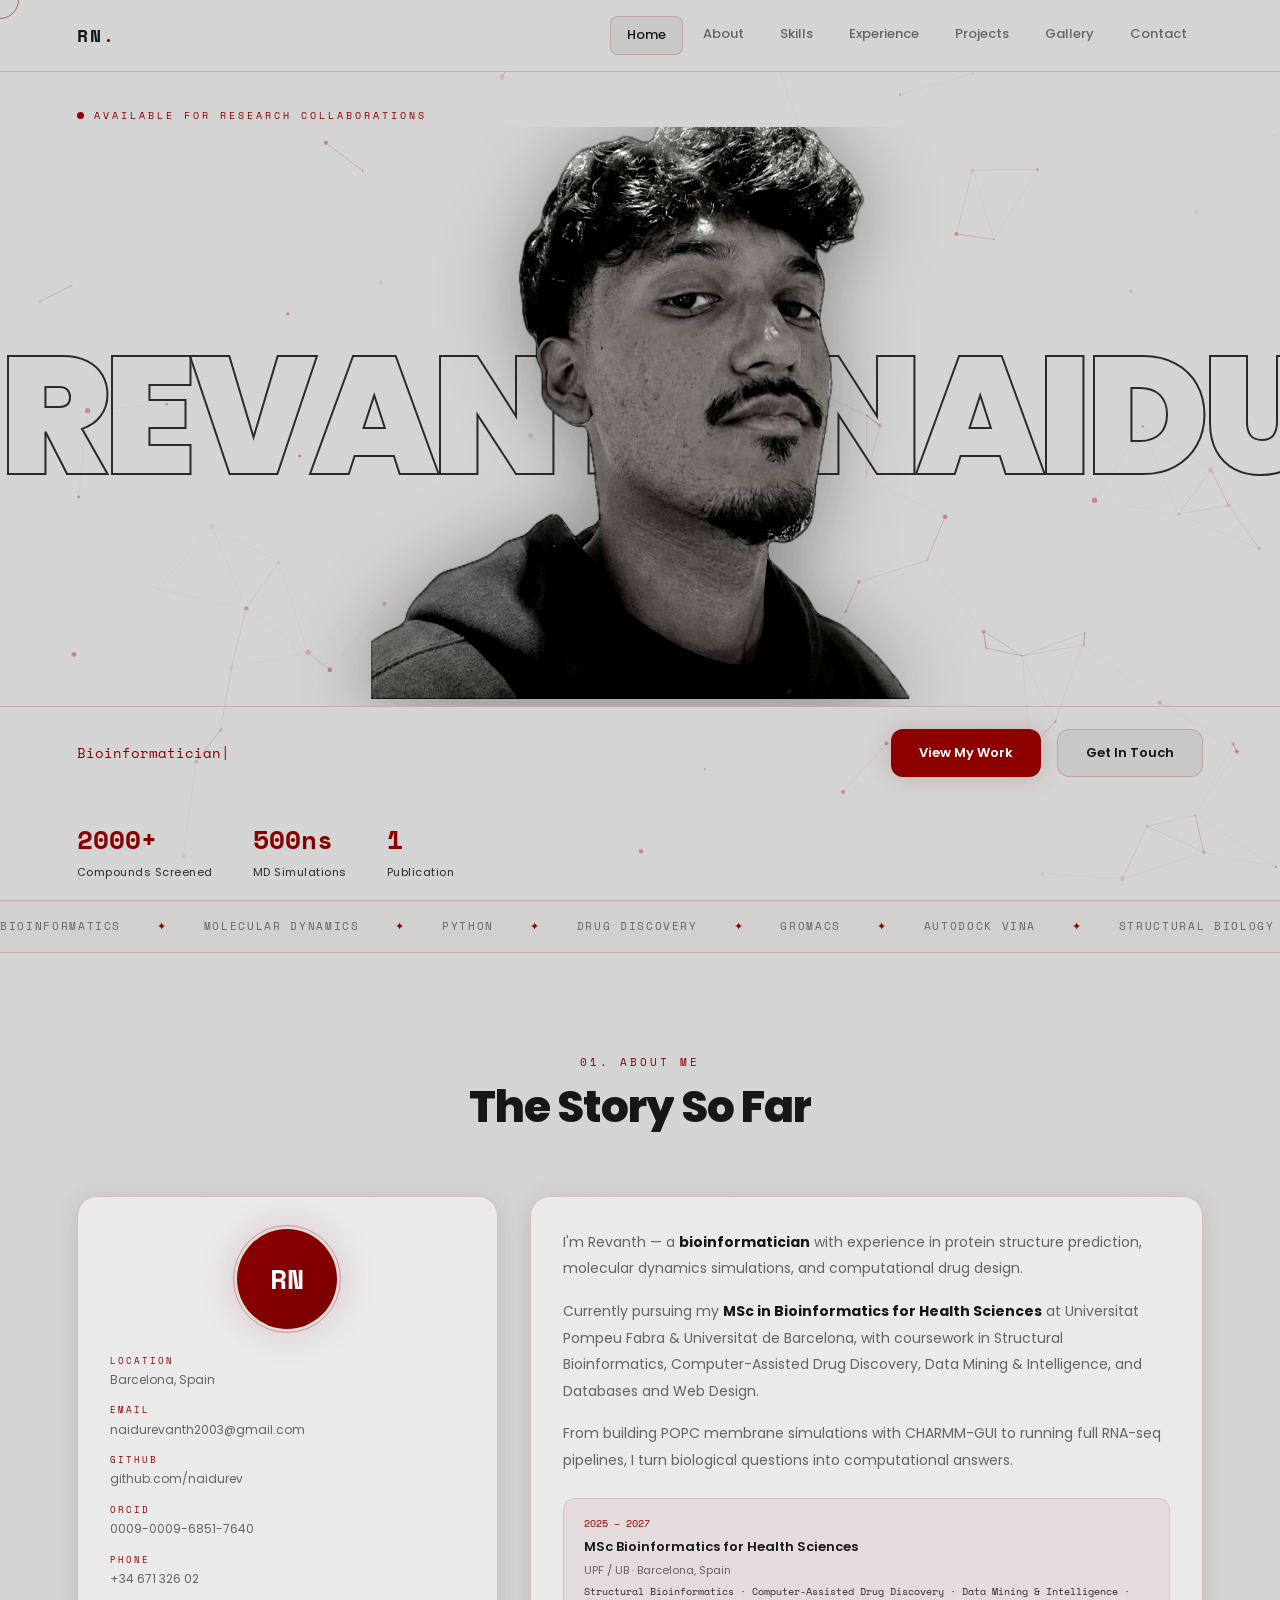
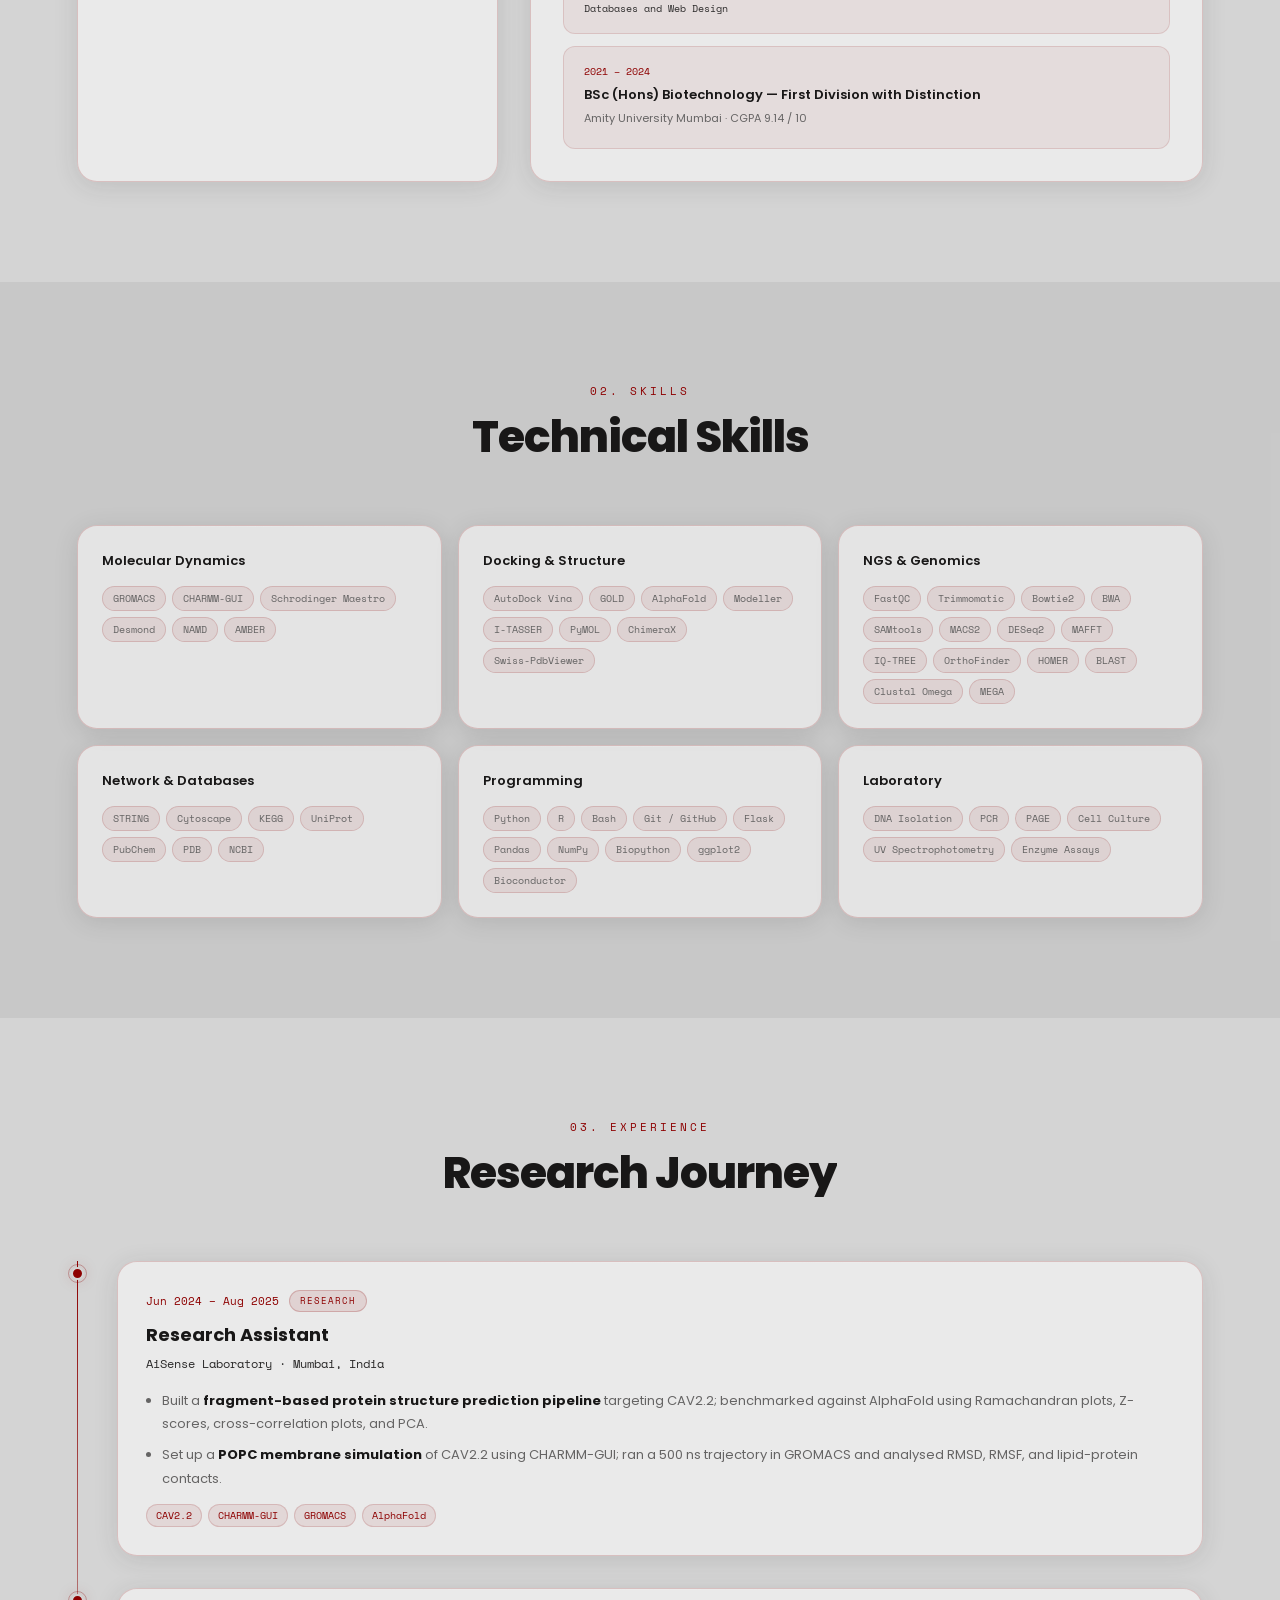
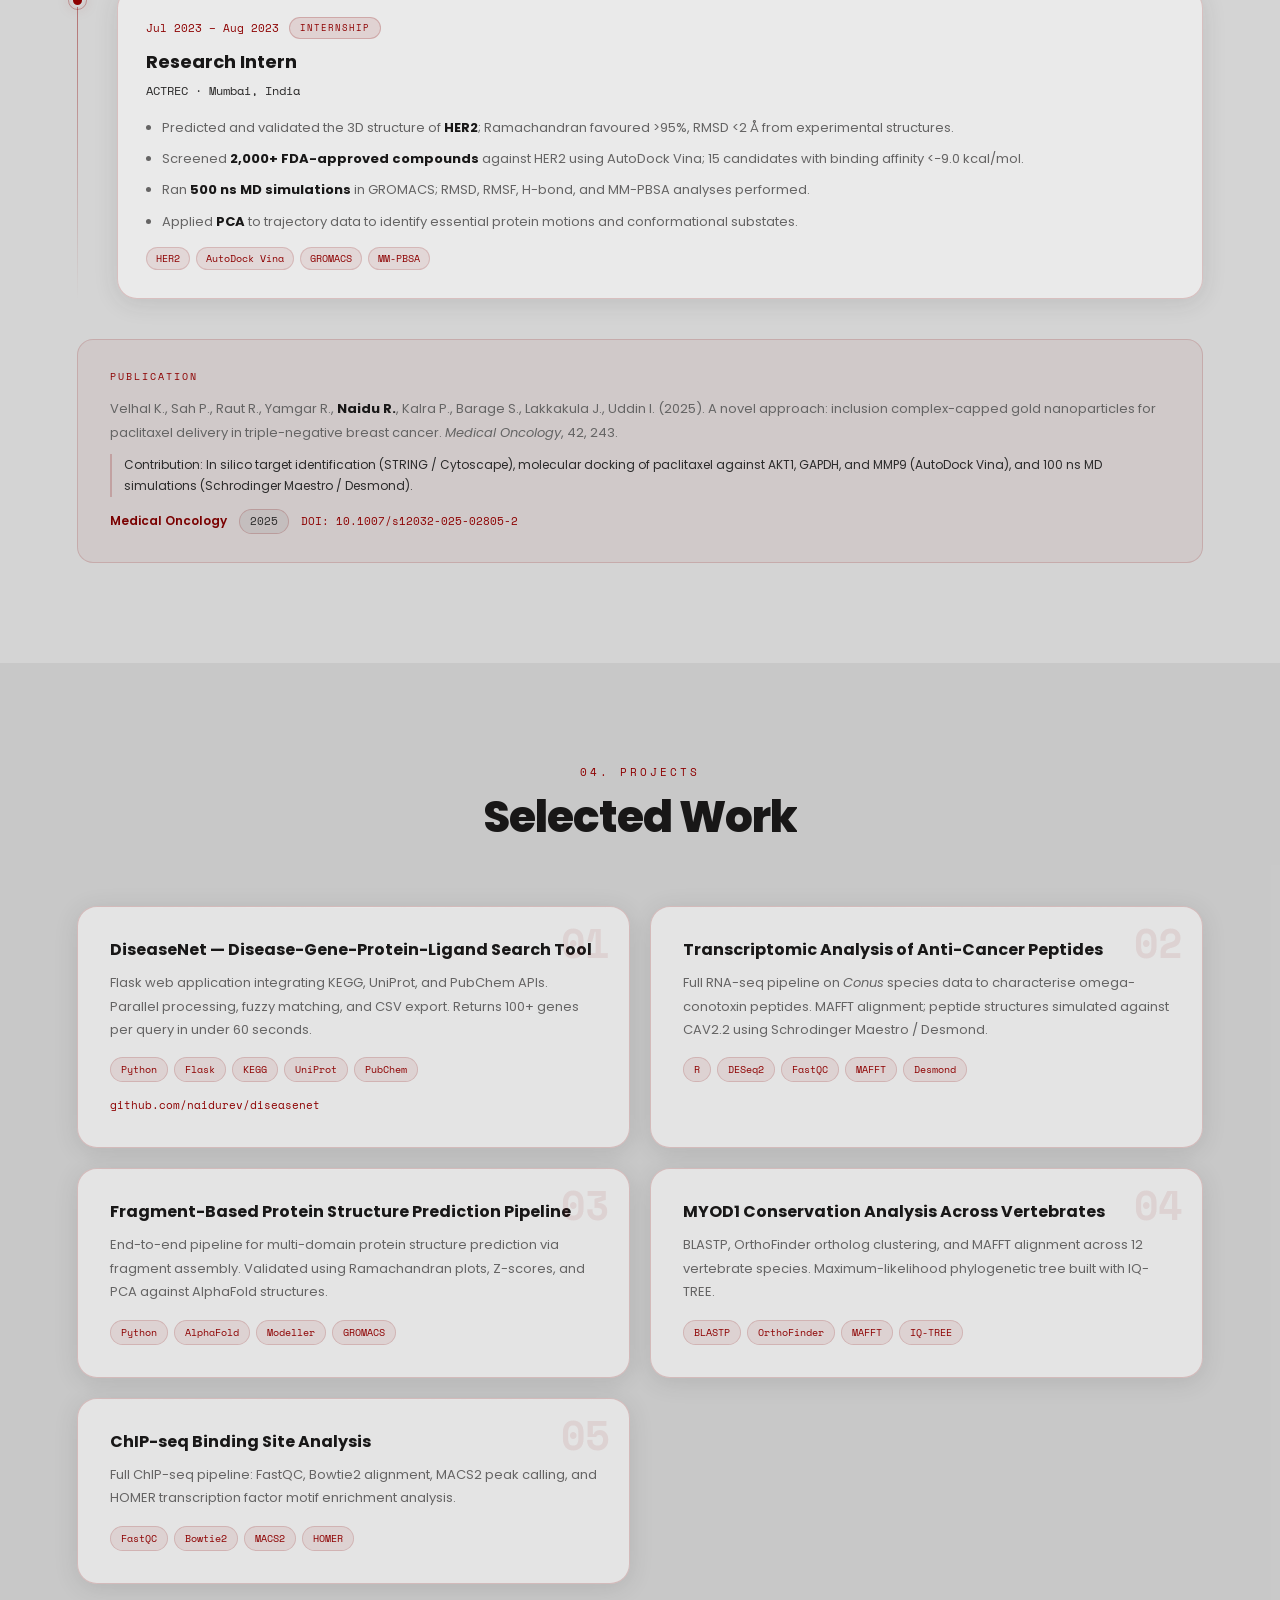
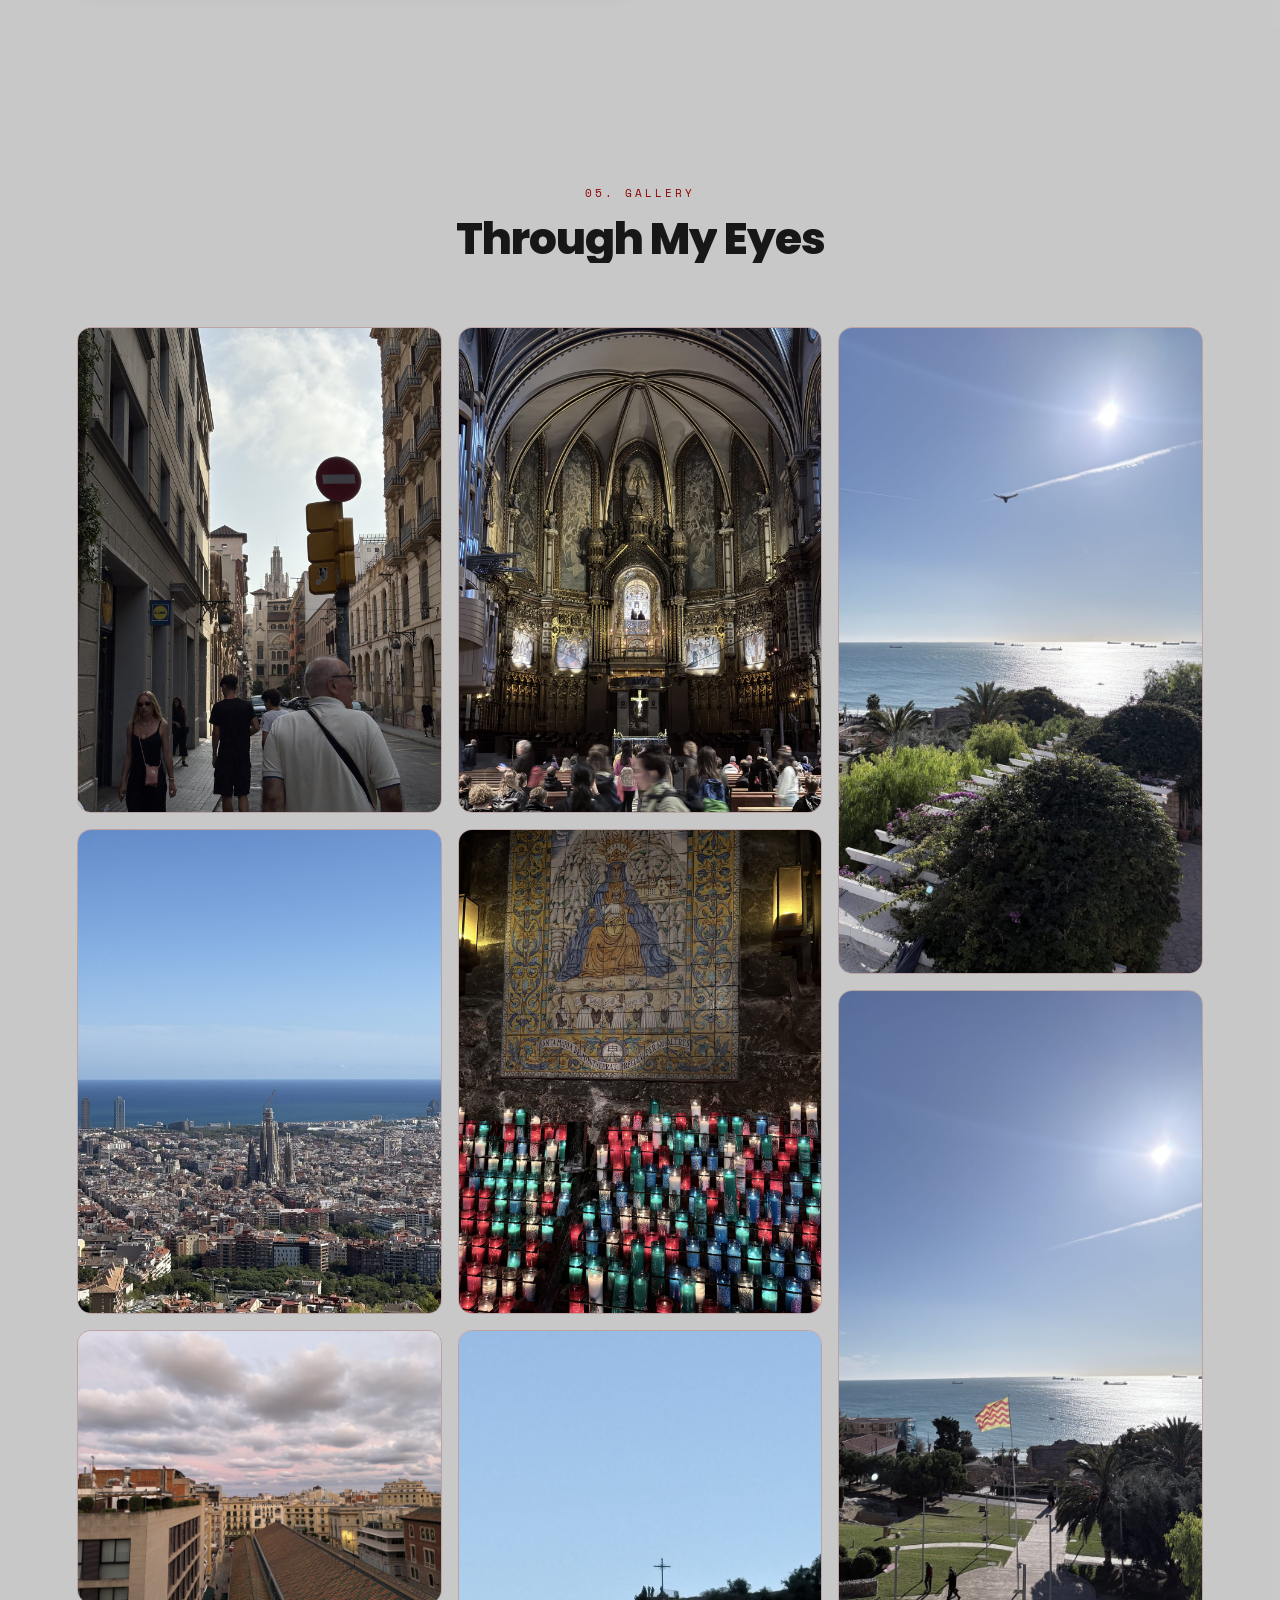
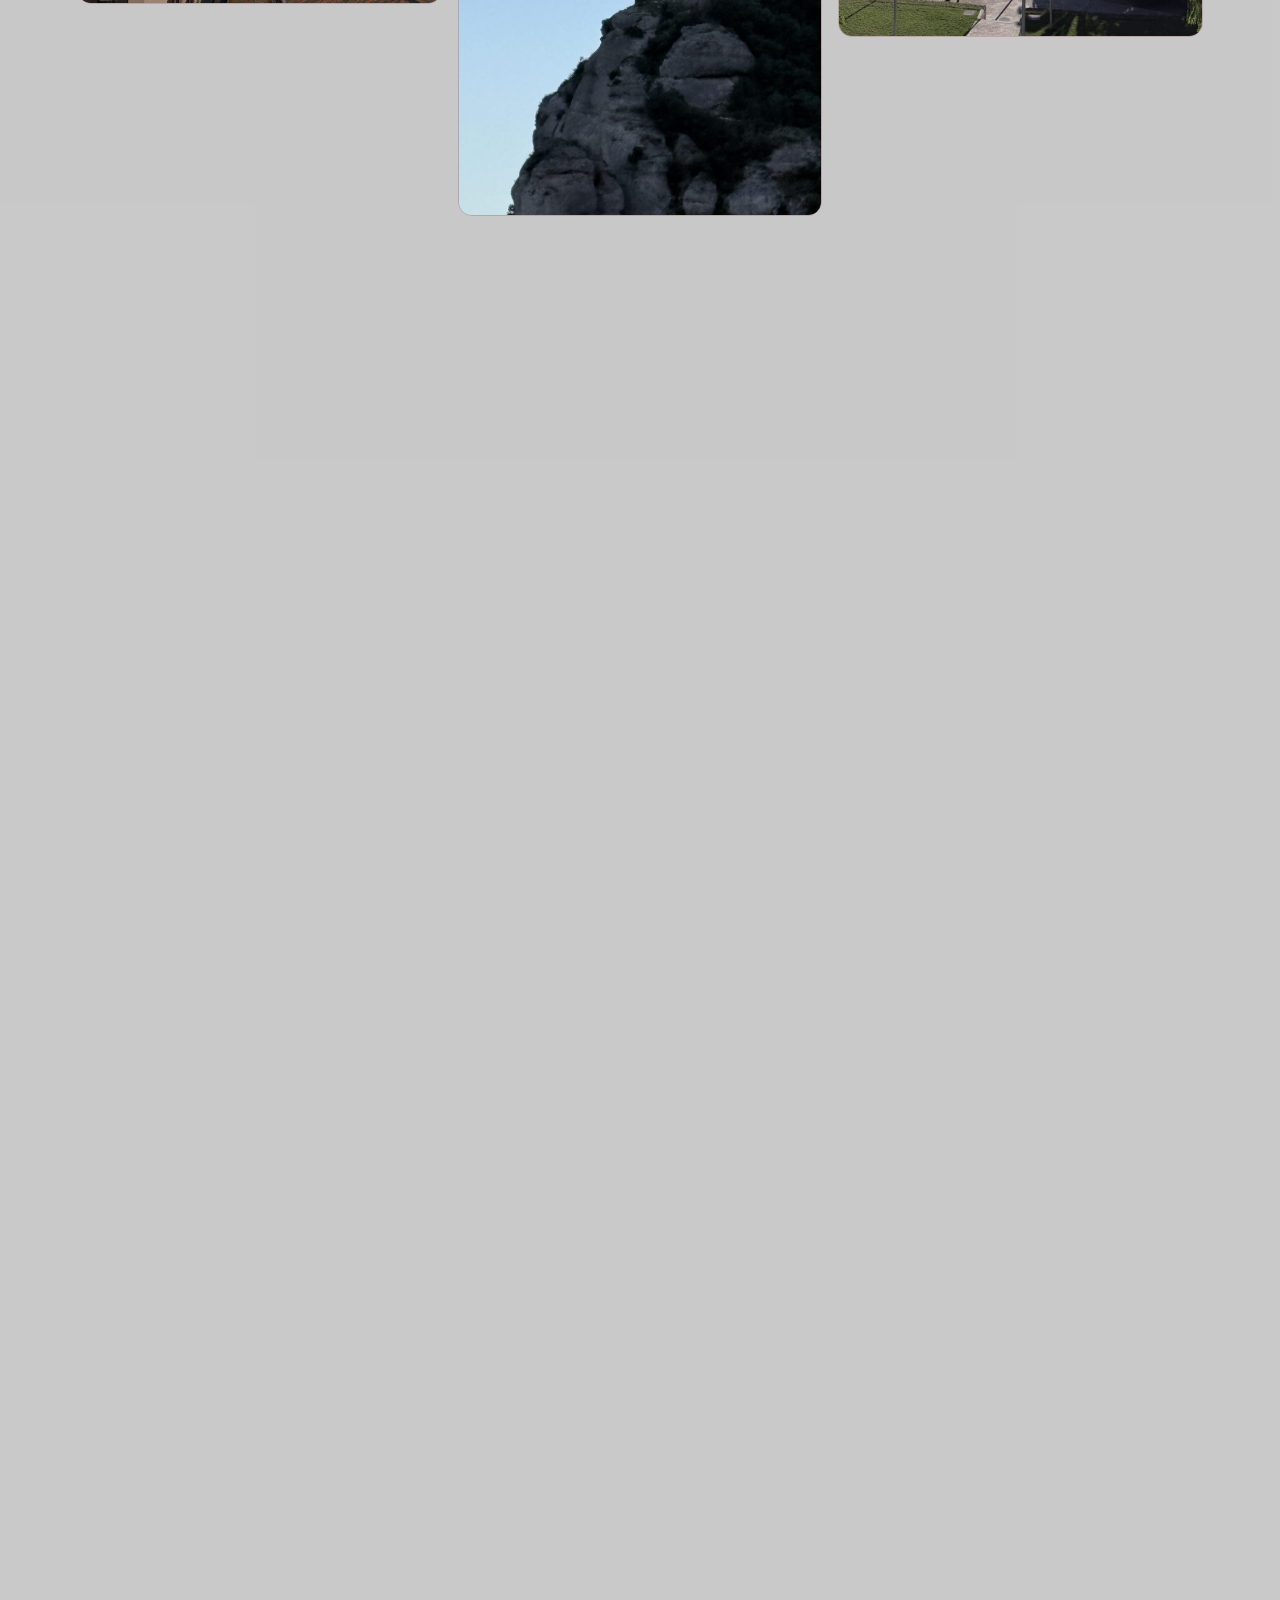
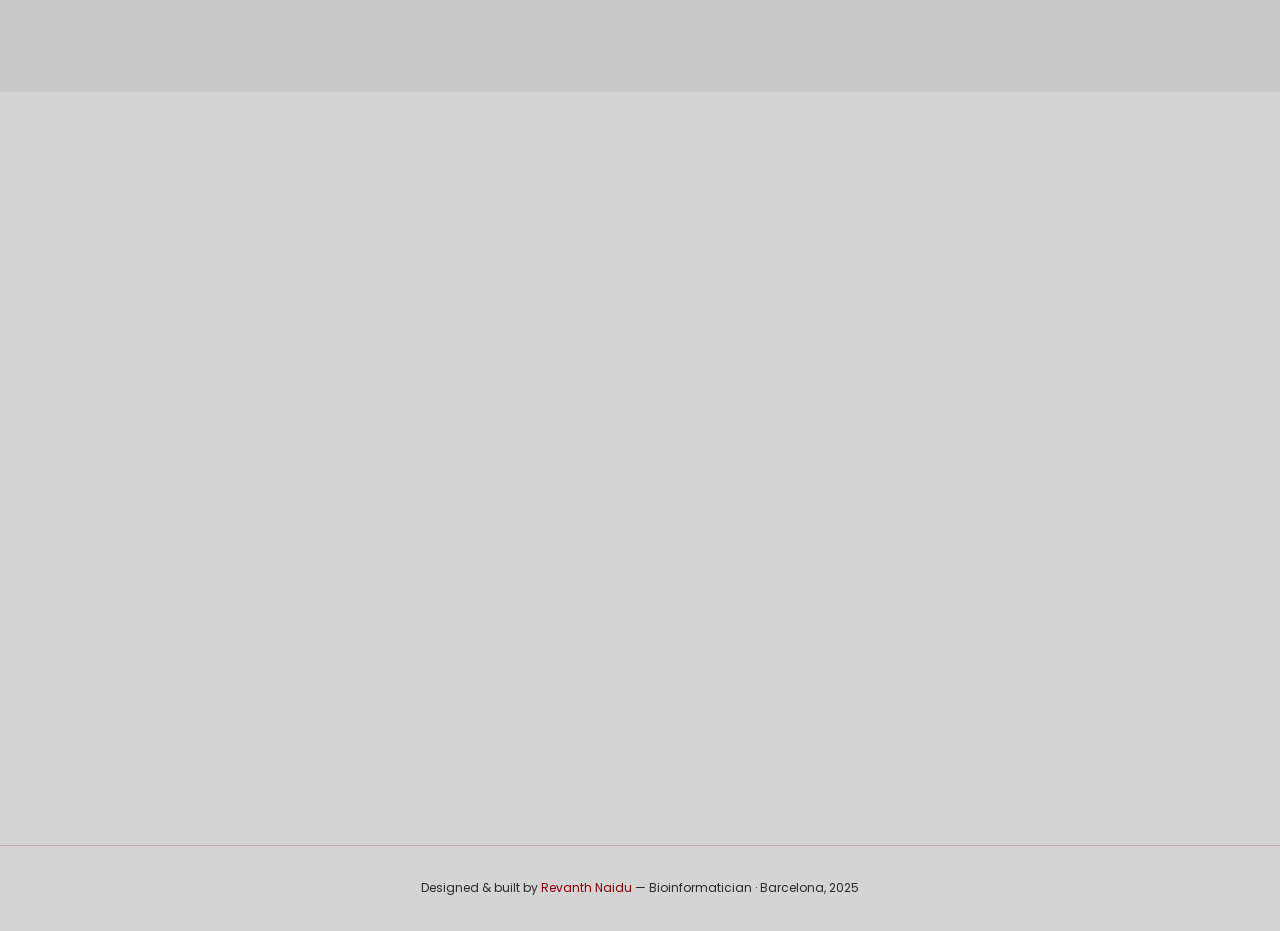
==== commit 97cec71b: "Switch to graphite theme — light/grey editorial palette with dark red accent" ====
--- a/index.html
+++ b/index.html
@@ -4,7 +4,7 @@
     <meta charset="UTF-8">
     <meta name="viewport" content="width=device-width, initial-scale=1.0">
     <title>Revanth Naidu | Bioinformatician</title>
-    <link rel="icon" type="image/svg+xml" href="data:image/svg+xml,%3Csvg xmlns='http://www.w3.org/2000/svg' viewBox='0 0 64 64'%3E%3Crect width='64' height='64' rx='12' fill='%230D0C0E'/%3E%3Ctext x='6' y='44' font-family='monospace' font-weight='700' font-size='28' fill='%23ffffff'%3ERN%3C/text%3E%3Ctext x='52' y='44' font-family='monospace' font-weight='700' font-size='28' fill='%23FB790B'%3E.%3C/text%3E%3C/svg%3E">
+    <link rel="icon" type="image/svg+xml" href="data:image/svg+xml,%3Csvg xmlns='http://www.w3.org/2000/svg' viewBox='0 0 64 64'%3E%3Crect width='64' height='64' rx='12' fill='%23d4d4d4'/%3E%3Ctext x='6' y='44' font-family='monospace' font-weight='700' font-size='28' fill='%23181717'%3ERN%3C/text%3E%3Ctext x='52' y='44' font-family='monospace' font-weight='700' font-size='28' fill='%238d0000'%3E.%3C/text%3E%3C/svg%3E">
     <link rel="stylesheet" href="style.css">
     <link href="https://fonts.googleapis.com/css2?family=Poppins:wght@300;400;500;600;700;800;900&family=Space+Mono:wght@400;700&display=swap" rel="stylesheet">
 </head>
@@ -29,38 +29,83 @@
 
     <!-- HERO -->
     <section class="hero" id="home">
-        <div class="hero-glass">
+
+        <!-- Badge -->
+        <div class="hero-top">
             <div class="hero-badge">
                 <div class="badge-dot"></div>
                 Available for research collaborations
             </div>
-            <h1 class="hero-name">Revanth Naidu</h1>
+        </div>
+
+        <!-- Scrolling name marquee -->
+        <div class="hero-name-row">
+            <div class="hero-name-track">
+                <span class="hero-name-item">REVANTH NAIDU</span><span class="hero-name-sep">◆</span>
+                <span class="hero-name-item">REVANTH NAIDU</span><span class="hero-name-sep">◆</span>
+                <span class="hero-name-item">REVANTH NAIDU</span><span class="hero-name-sep">◆</span>
+                <span class="hero-name-item">REVANTH NAIDU</span><span class="hero-name-sep">◆</span>
+            </div>
+
+            <div class="hero-photo-slot">
+                <img src="images/revanth.png" alt="Revanth Naidu" class="hero-photo">
+            </div>
+        </div>
+
+        <!-- Bottom: typed role + CTA -->
+        <div class="hero-bottom">
             <div class="hero-role">
                 <span id="typed-text"></span><span class="cursor" style="color:var(--accent);animation:blink 0.8s step-end infinite">|</span>
             </div>
-            <p class="hero-desc">
-                Bioinformatician with experience in protein structure prediction, molecular dynamics simulations, and drug discovery. Currently pursuing an MSc in Bioinformatics for Health Sciences at UPF/UB Barcelona.
-            </p>
             <div class="hero-cta">
                 <a href="#projects" class="btn btn-primary">View My Work</a>
                 <a href="#contact" class="btn btn-outline">Get In Touch</a>
             </div>
-            <div class="hero-stats">
-                <div class="stat">
-                    <span class="stat-num"><span data-target="2000">0</span>+</span>
-                    <span class="stat-label">Compounds Screened</span>
-                </div>
-                <div class="stat">
-                    <span class="stat-num"><span data-target="500">0</span>ns</span>
-                    <span class="stat-label">MD Simulations</span>
-                </div>
-                <div class="stat">
-                    <span class="stat-num"><span data-target="1">0</span></span>
-                    <span class="stat-label">Publication</span>
-                </div>
-            </div>
-        </div>
+        </div>
+
+        <!-- Stats -->
+        <div class="hero-stats">
+            <div class="stat">
+                <span class="stat-num"><span data-target="2000">0</span>+</span>
+                <span class="stat-label">Compounds Screened</span>
+            </div>
+            <div class="stat">
+                <span class="stat-num"><span data-target="500">0</span>ns</span>
+                <span class="stat-label">MD Simulations</span>
+            </div>
+            <div class="stat">
+                <span class="stat-num"><span data-target="1">0</span></span>
+                <span class="stat-label">Publication</span>
+            </div>
+        </div>
+
     </section>
+
+    <!-- MARQUEE BAND -->
+    <div class="marquee-band">
+        <div class="marquee-track">
+            <span>Bioinformatics</span><span class="marquee-dot">✦</span>
+            <span>Molecular Dynamics</span><span class="marquee-dot">✦</span>
+            <span>Python</span><span class="marquee-dot">✦</span>
+            <span>Drug Discovery</span><span class="marquee-dot">✦</span>
+            <span>GROMACS</span><span class="marquee-dot">✦</span>
+            <span>AutoDock Vina</span><span class="marquee-dot">✦</span>
+            <span>Structural Biology</span><span class="marquee-dot">✦</span>
+            <span>AlphaFold</span><span class="marquee-dot">✦</span>
+            <span>RNA-seq</span><span class="marquee-dot">✦</span>
+            <span>Barcelona</span><span class="marquee-dot">✦</span>
+            <span>Bioinformatics</span><span class="marquee-dot">✦</span>
+            <span>Molecular Dynamics</span><span class="marquee-dot">✦</span>
+            <span>Python</span><span class="marquee-dot">✦</span>
+            <span>Drug Discovery</span><span class="marquee-dot">✦</span>
+            <span>GROMACS</span><span class="marquee-dot">✦</span>
+            <span>AutoDock Vina</span><span class="marquee-dot">✦</span>
+            <span>Structural Biology</span><span class="marquee-dot">✦</span>
+            <span>AlphaFold</span><span class="marquee-dot">✦</span>
+            <span>RNA-seq</span><span class="marquee-dot">✦</span>
+            <span>Barcelona</span><span class="marquee-dot">✦</span>
+        </div>
+    </div>
 
     <!-- ABOUT -->
     <section class="section" id="about">
@@ -345,6 +390,10 @@
         <span class="lightbox-counter" id="lbCounter"></span>
     </div>
 
+    <!-- CUSTOM CURSOR ELEMENTS -->
+    <div id="cursor-dot"></div>
+    <div id="cursor-ring"></div>
+
     <style>
         @keyframes blink { 0%,100%{opacity:1} 50%{opacity:0} }
         .skill-card { padding: 24px; }
@@ -469,6 +518,85 @@
     </script>
 
     <script>
+    /* ===== CUSTOM CURSOR ===== */
+    (function () {
+        const dot  = document.getElementById('cursor-dot');
+        const ring = document.getElementById('cursor-ring');
+        if (!dot || !ring) return;
+        // Hide on touch / pointer:coarse devices
+        if (window.matchMedia('(hover: none)').matches) {
+            dot.style.display = 'none';
+            ring.style.display = 'none';
+            return;
+        }
+        let mx = 0, my = 0, rx = 0, ry = 0;
+        document.addEventListener('mousemove', e => {
+            mx = e.clientX; my = e.clientY;
+            dot.style.left = mx + 'px';
+            dot.style.top  = my + 'px';
+        });
+        (function animRing() {
+            rx += (mx - rx) * 0.12;
+            ry += (my - ry) * 0.12;
+            ring.style.left = rx + 'px';
+            ring.style.top  = ry + 'px';
+            requestAnimationFrame(animRing);
+        })();
+        const hoverEls = document.querySelectorAll(
+            'a, button, .gallery-item, .glass-card, .nav-link, .scroll-top, .marquee-track span'
+        );
+        hoverEls.forEach(el => {
+            el.addEventListener('mouseenter', () => document.body.classList.add('cursor-hover'));
+            el.addEventListener('mouseleave', () => document.body.classList.remove('cursor-hover'));
+        });
+    })();
+    </script>
+
+    <script>
+    /* ===== SPLIT-TEXT HEADING REVEAL ===== */
+    (function () {
+        document.querySelectorAll('.section-title').forEach(title => {
+            const words = title.textContent.trim().split(/\s+/);
+            title.innerHTML = words
+                .map(w => `<span class="word-reveal"><span>${w}</span></span>`)
+                .join(' ');
+        });
+
+        const wordObs = new IntersectionObserver(entries => {
+            entries.forEach(e => {
+                if (!e.isIntersecting) return;
+                const words = e.target.querySelectorAll('.word-reveal');
+                words.forEach((wr, i) => {
+                    setTimeout(() => wr.classList.add('visible'), i * 90);
+                });
+                wordObs.unobserve(e.target);
+            });
+        }, { threshold: 0.25 });
+
+        document.querySelectorAll('.section-header').forEach(h => wordObs.observe(h));
+    })();
+    </script>
+
+    <script>
+    /* ===== FLOATING "VIEW →" BUTTON ON PROJECT CARDS ===== */
+    (function () {
+        document.querySelectorAll('.projects-grid .glass-card').forEach(card => {
+            // Create and inject the floating button
+            const btn = document.createElement('div');
+            btn.className = 'proj-view-btn';
+            btn.textContent = 'View →';
+            card.appendChild(btn);
+
+            card.addEventListener('mousemove', e => {
+                const r = card.getBoundingClientRect();
+                btn.style.left = (e.clientX - r.left) + 'px';
+                btn.style.top  = (e.clientY - r.top)  + 'px';
+            });
+        });
+    })();
+    </script>
+
+    <script>
     /* =============================================
        PARTICLE NETWORK — Glass Theme (optimised)
        Key changes vs original:
@@ -484,8 +612,8 @@
         const canvas = document.getElementById('bgCanvas');
         const ctx    = canvas.getContext('2d');
 
-        const RGB       = '251, 121, 11';    /* --accent orange  */
-        const RGB_LIGHT = '248, 162, 79';    /* --accent-2 amber */
+        const RGB       = '141, 0, 0';        /* --accent graphite red  */
+        const RGB_LIGHT = '180, 30, 30';     /* --accent-2 lighter red */
 
         let W, H, particles;
         const mouse = { x: null, y: null, radius: 140 };
--- a/style.css
+++ b/style.css
@@ -1,24 +1,24 @@
 /* =============================================
-   GLASS THEME — Frosted Glass / Deep Space
+   GRAPHITE THEME — Editorial Light / Grey
    ============================================= */
 
 @import url('https://fonts.googleapis.com/css2?family=Poppins:wght@300;400;500;600;700;800;900&family=Space+Mono:wght@400;700&display=swap');
 
-*, *::before, *::after { margin: 0; padding: 0; box-sizing: border-box; }
+*, *::before, *::after { margin: 0; padding: 0; box-sizing: border-box; cursor: none !important; }
 
 :root {
-    --bg: #0D0C0E;
-    --accent: #FB790B;
-    --accent-2: #F48C06;
-    --accent-3: #E85D04;
-    --glow: rgba(251, 121, 11, 0.2);
-    --glow-strong: rgba(251, 121, 11, 0.4);
-    --glass-bg: rgba(251, 121, 11, 0.04);
-    --glass-border: rgba(251, 121, 11, 0.15);
-    --glass-hover: rgba(251, 121, 11, 0.07);
-    --text: #e2e8f0;
-    --text-muted: #94a3b8;
-    --text-faint: #475569;
+    --bg: #d4d4d4;
+    --accent: #8d0000;
+    --accent-2: #7a0000;
+    --accent-3: #620000;
+    --glow: rgba(141, 0, 0, 0.18);
+    --glow-strong: rgba(141, 0, 0, 0.35);
+    --glass-bg: rgba(24, 23, 23, 0.06);
+    --glass-border: rgba(141, 0, 0, 0.18);
+    --glass-hover: rgba(141, 0, 0, 0.08);
+    --text: #181717;
+    --text-muted: #656464;
+    --text-faint: #2b2a2a;
     --font: 'Poppins', sans-serif;
     --mono: 'Space Mono', monospace;
     --transition: 0.35s cubic-bezier(0.4, 0, 0.2, 1);
@@ -52,7 +52,7 @@
     align-items: center;
     justify-content: space-between;
     z-index: 100;
-    background: rgba(6, 6, 15, 0.85);
+    background: rgba(212, 212, 212, 0.92);
     backdrop-filter: blur(10px);
     -webkit-backdrop-filter: blur(10px);
     border-bottom: 1px solid var(--glass-border);
@@ -87,86 +87,145 @@
 .hamburger { display: none; flex-direction: column; gap: 5px; cursor: pointer; }
 .hamburger span { display: block; width: 22px; height: 1.5px; background: var(--text); transition: var(--transition); }
 
-/* ===== HERO ===== */
+/* ===== HERO — Alex Graham scrolling marquee style ===== */
 .hero {
-    min-height: 100vh;
-    display: flex;
-    align-items: center;
-    padding: 100px 6% 60px;
+    height: 100vh;
+    min-height: 600px;
+    display: flex;
+    flex-direction: column;
+    overflow: hidden;
     position: relative;
     z-index: 1;
 }
 
-.hero-glass {
-    background: rgba(255, 255, 255, 0.07);
-    border: 1px solid var(--glass-border);
-    border-radius: 24px;
-    padding: 56px 64px;
-    max-width: 780px;
-    position: relative;
-    overflow: hidden;
-    box-shadow: 0 8px 48px rgba(0, 0, 0, 0.5);
-}
-.hero-glass::before {
-    content: '';
-    position: absolute;
-    top: 0; left: 0; right: 0;
-    height: 1px;
-    background: linear-gradient(90deg, transparent, rgba(255,255,255,0.2), transparent);
-}
-
+/* Top: badge */
+.hero-top {
+    flex-shrink: 0;
+    padding: 100px 6% 0;
+    opacity: 0;
+    animation: heroFadeUp 0.5s ease 0.15s forwards;
+}
 .hero-badge {
     display: inline-flex;
     align-items: center;
-    gap: 8px;
-    background: rgba(251,121,11,0.1);
-    border: 1px solid rgba(251,121,11,0.2);
-    border-radius: 50px;
-    padding: 6px 18px;
-    font-family: var(--mono);
-    font-size: 11px;
+    gap: 10px;
+    font-family: var(--mono);
+    font-size: 10px;
     color: var(--accent);
-    letter-spacing: 1px;
-    margin-bottom: 32px;
+    letter-spacing: 3px;
+    text-transform: uppercase;
 }
 .badge-dot {
     width: 7px; height: 7px;
     border-radius: 50%;
     background: var(--accent);
     animation: pulse-dot 1.8s ease-in-out infinite;
+    flex-shrink: 0;
 }
 @keyframes pulse-dot { 0%,100%{opacity:1;transform:scale(1)} 50%{opacity:0.4;transform:scale(1.4)} }
 
-.hero-name {
-    font-size: clamp(48px, 7vw, 84px);
+/* Centre: scrolling name row */
+.hero-name-row {
+    flex: 1;
+    display: flex;
+    align-items: center;
+    overflow: hidden;
+    position: relative;
+    min-height: 0;
+}
+.hero-name-track {
+    display: flex;
+    align-items: center;
+    gap: 48px;
+    width: max-content;
+    animation: nameScroll 24s linear infinite;
+    will-change: transform;
+}
+.hero-name-item {
+    font-size: clamp(88px, 13vw, 180px);
     font-weight: 900;
-    line-height: 1.0;
-    letter-spacing: -2px;
-    margin-bottom: 20px;
-    background: linear-gradient(135deg, #fff 0%, var(--accent) 50%, var(--accent-2) 100%);
-    -webkit-background-clip: text;
-    -webkit-text-fill-color: transparent;
-    background-clip: text;
-}
-
+    letter-spacing: -0.04em;
+    text-transform: uppercase;
+    color: transparent;
+    -webkit-text-stroke: 2px #2b2a2a;
+    paint-order: stroke fill;
+    white-space: nowrap;
+    line-height: 1;
+    user-select: none;
+}
+.hero-name-sep {
+    color: var(--accent);
+    font-size: clamp(32px, 4vw, 64px);
+    line-height: 1;
+    flex-shrink: 0;
+    opacity: 0.8;
+}
+@keyframes nameScroll {
+    from { transform: translateX(0); }
+    to   { transform: translateX(-50%); }
+}
+@keyframes heroFadeUp {
+    from { opacity: 0; transform: translateY(14px); }
+    to   { opacity: 1; transform: translateY(0); }
+}
+
+/* Photo — centred over the scrolling name */
+.hero-photo-slot {
+    position: absolute;
+    top: 50%; left: 50%;
+    transform: translate(-50%, -50%);
+    z-index: 3;
+    pointer-events: none;
+}
+.hero-photo-placeholder {
+    width: 190px; height: 250px;
+    background: rgba(141, 0, 0, 0.04);
+    border: 1px dashed rgba(141, 0, 0, 0.18);
+    border-radius: 120px;
+    display: flex;
+    align-items: center;
+    justify-content: center;
+    font-family: var(--mono);
+    font-size: 28px;
+    font-weight: 900;
+    color: rgba(141, 0, 0, 0.22);
+    letter-spacing: 6px;
+}
+.hero-photo {
+    height: 72vh;
+    width: auto;
+    max-width: 42vw;
+    object-fit: contain;
+    object-position: top center;
+    filter: drop-shadow(0 8px 40px rgba(43, 42, 42, 0.4)) contrast(1.3) brightness(1.05);
+    display: block;
+    mix-blend-mode: multiply;
+}
+
+/* Bottom: typed role + CTA */
+.hero-bottom {
+    flex-shrink: 0;
+    display: flex;
+    align-items: center;
+    justify-content: space-between;
+    padding: 22px 6%;
+    border-top: 1px solid var(--glass-border);
+    gap: 32px;
+    flex-wrap: wrap;
+    opacity: 0;
+    animation: heroFadeUp 0.5s ease 0.4s forwards;
+}
 .hero-role {
     font-family: var(--mono);
-    font-size: clamp(13px, 1.8vw, 17px);
+    font-size: clamp(11px, 1.3vw, 14px);
     color: var(--text-muted);
-    margin-bottom: 20px;
+    flex: 1;
+    min-width: 180px;
 }
 .hero-role span { color: var(--accent); }
-
-.hero-desc {
-    font-size: 14.5px;
-    color: var(--text-muted);
-    max-width: 540px;
-    line-height: 1.9;
-    margin-bottom: 36px;
-}
-
-.hero-cta { display: flex; gap: 16px; flex-wrap: wrap; margin-bottom: 48px; }
-
+.hero-cta { display: flex; gap: 16px; flex-wrap: wrap; }
+
+/* Buttons */
 .btn {
     font-size: 13px;
     font-weight: 600;
@@ -175,31 +234,26 @@
     text-decoration: none;
     transition: var(--transition);
     border: none;
-    cursor: pointer;
+    cursor: pointer !important;
     display: inline-flex;
     align-items: center;
     font-family: var(--font);
 }
-.btn-primary {
-    background: var(--accent);
-    color: #fff;
-    box-shadow: 0 0 24px var(--glow);
-}
+.btn-primary { background: var(--accent); color: #fff; box-shadow: 0 0 24px var(--glow); }
 .btn-primary:hover { background: var(--accent-2); box-shadow: 0 0 40px var(--glow-strong); transform: translateY(-2px); }
-.btn-outline {
-    background: rgba(255, 255, 255, 0.05);
-    color: var(--text);
-    border: 1px solid var(--glass-border);
-}
+.btn-outline { background: rgba(24,23,23,0.06); color: var(--text); border: 1px solid var(--glass-border); }
 .btn-outline:hover { border-color: var(--accent); color: var(--accent); transform: translateY(-2px); }
 .btn-full { width: 100%; justify-content: center; }
 
+/* Stats */
 .hero-stats {
-    display: flex;
-    gap: 32px;
+    flex-shrink: 0;
+    display: flex;
+    gap: 40px;
     flex-wrap: wrap;
-    padding-top: 32px;
-    border-top: 1px solid var(--glass-border);
+    padding: 18px 6%;
+    opacity: 0;
+    animation: heroFadeUp 0.5s ease 0.55s forwards;
 }
 .stat { display: flex; flex-direction: column; }
 .stat-num {
@@ -215,7 +269,7 @@
 
 /* ===== SECTION BASE ===== */
 .section { padding: 100px 6%; position: relative; z-index: 1; }
-.section-alt { background: rgba(255,255,255,0.015); }
+.section-alt { background: rgba(24,23,23,0.06); }
 
 .section-header { text-align: center; margin-bottom: 64px; }
 .section-tag {
@@ -230,11 +284,9 @@
 .section-title {
     font-size: clamp(28px, 4vw, 44px);
     font-weight: 800;
-    background: linear-gradient(135deg, var(--text), var(--text-muted));
-    -webkit-background-clip: text;
-    -webkit-text-fill-color: transparent;
-    background-clip: text;
+    color: var(--text);
     letter-spacing: -1px;
+    line-height: 1.1;
 }
 
 /* Reveal */
@@ -246,10 +298,10 @@
 
 /* ===== GLASS CARD ===== */
 .glass-card {
-    background: rgba(255, 255, 255, 0.06);   /* slightly more opaque, no blur needed */
+    background: rgba(255, 255, 255, 0.50);
     border: 1px solid var(--glass-border);
     border-radius: 20px;
-    box-shadow: 0 4px 24px rgba(0, 0, 0, 0.35);
+    box-shadow: 0 4px 24px rgba(43, 42, 42, 0.12);
     transition: var(--transition);
     overflow: hidden;
     position: relative;
@@ -263,8 +315,8 @@
 }
 .glass-card:hover {
     background: var(--glass-hover);
-    border-color: rgba(251,121,11,0.3);
-    box-shadow: 0 8px 40px rgba(251,121,11,0.12);
+    border-color: rgba(141,0,0,0.3);
+    box-shadow: 0 8px 40px rgba(141,0,0,0.12);
     transform: translateY(-4px);
 }
 
@@ -292,7 +344,7 @@
     position: absolute;
     inset: -4px;
     border-radius: 50%;
-    border: 1px solid rgba(251,121,11,0.3);
+    border: 1px solid rgba(141,0,0,0.3);
     animation: spin-ring 8s linear infinite;
 }
 @keyframes spin-ring { from { transform: rotate(0deg); } to { transform: rotate(360deg); } }
@@ -308,13 +360,13 @@
 
 .edu-cards { display: flex; flex-direction: column; gap: 12px; margin-top: 24px; }
 .edu-card {
-    background: rgba(251,121,11,0.06);
-    border: 1px solid rgba(251,121,11,0.12);
+    background: rgba(141,0,0,0.06);
+    border: 1px solid rgba(141,0,0,0.12);
     border-radius: 12px;
     padding: 16px 20px;
     transition: var(--transition);
 }
-.edu-card:hover { border-color: rgba(251,121,11,0.3); }
+.edu-card:hover { border-color: rgba(141,0,0,0.3); }
 .edu-year { font-family: var(--mono); font-size: 10px; color: var(--accent); margin-bottom: 4px; }
 .edu-degree { font-size: 13px; font-weight: 600; color: var(--text); margin-bottom: 3px; }
 .edu-school { font-size: 11px; color: var(--text-muted); margin-bottom: 4px; }
@@ -328,14 +380,14 @@
 .skill-tag {
     font-family: var(--mono);
     font-size: 10px;
-    background: rgba(251,121,11,0.08);
-    border: 1px solid rgba(251,121,11,0.15);
+    background: rgba(141,0,0,0.08);
+    border: 1px solid rgba(141,0,0,0.15);
     color: var(--text-muted);
     padding: 3px 10px;
     border-radius: 50px;
     transition: var(--transition);
 }
-.glass-card:hover .skill-tag { color: var(--text); border-color: rgba(251,121,11,0.3); }
+.glass-card:hover .skill-tag { color: var(--text); border-color: rgba(141,0,0,0.3); }
 
 /* ===== TIMELINE ===== */
 .timeline { position: relative; padding-left: 40px; margin-bottom: 40px; }
@@ -361,7 +413,7 @@
     position: absolute;
     inset: -5px;
     border-radius: 50%;
-    border: 1px solid rgba(251,121,11,0.3);
+    border: 1px solid rgba(141,0,0,0.3);
     animation: pulse-ring 2.5s ease-in-out infinite;
 }
 @keyframes pulse-ring { 0%,100%{transform:scale(1);opacity:0.3} 50%{transform:scale(1.8);opacity:0} }
@@ -372,8 +424,8 @@
 .tl-badge {
     font-family: var(--mono);
     font-size: 9px;
-    background: rgba(251,121,11,0.1);
-    border: 1px solid rgba(251,121,11,0.2);
+    background: rgba(141,0,0,0.1);
+    border: 1px solid rgba(141,0,0,0.2);
     color: var(--accent);
     padding: 2px 10px;
     border-radius: 50px;
@@ -390,26 +442,26 @@
     font-family: var(--mono);
     font-size: 10px;
     color: var(--accent);
-    background: rgba(251,121,11,0.08);
-    border: 1px solid rgba(251,121,11,0.15);
+    background: rgba(141,0,0,0.08);
+    border: 1px solid rgba(141,0,0,0.15);
     padding: 2px 9px;
     border-radius: 50px;
 }
 
 .pub-card {
     padding: 28px 32px;
-    background: rgba(251,121,11,0.05);
-    border: 1px solid rgba(251,121,11,0.15);
+    background: rgba(141,0,0,0.05);
+    border: 1px solid rgba(141,0,0,0.15);
     border-radius: 16px;
     margin-top: 8px;
 }
 .pub-label { font-family: var(--mono); font-size: 10px; color: var(--accent); letter-spacing: 2px; text-transform: uppercase; margin-bottom: 12px; }
 .pub-text { font-size: 13px; color: var(--text-muted); line-height: 1.8; margin-bottom: 10px; }
 .pub-text strong { color: var(--text); }
-.pub-contrib { font-size: 12px; color: var(--text-faint); line-height: 1.8; border-left: 2px solid rgba(251,121,11,0.2); padding-left: 12px; margin-bottom: 12px; }
+.pub-contrib { font-size: 12px; color: var(--text-faint); line-height: 1.8; border-left: 2px solid rgba(141,0,0,0.2); padding-left: 12px; margin-bottom: 12px; }
 .pub-meta { display: flex; gap: 12px; align-items: center; flex-wrap: wrap; }
 .pub-journal { font-size: 12px; font-weight: 600; color: var(--accent-2); }
-.pub-year { font-family: var(--mono); font-size: 11px; color: var(--text-faint); background: rgba(255,255,255,0.04); border: 1px solid var(--glass-border); padding: 2px 10px; border-radius: 50px; }
+.pub-year { font-family: var(--mono); font-size: 11px; color: var(--text-faint); background: rgba(24,23,23,0.06); border: 1px solid var(--glass-border); padding: 2px 10px; border-radius: 50px; }
 .pub-doi { font-family: var(--mono); font-size: 11px; color: var(--accent); text-decoration: none; }
 .pub-doi:hover { color: var(--accent-2); text-decoration: underline; }
 
@@ -422,21 +474,21 @@
     font-family: var(--mono);
     font-size: 40px;
     font-weight: 700;
-    color: rgba(251,121,11,0.08);
+    color: rgba(141,0,0,0.08);
     position: absolute;
     top: 16px; right: 20px;
     line-height: 1;
     transition: var(--transition);
 }
-.glass-card:hover .proj-num { color: rgba(251,121,11,0.15); }
+.glass-card:hover .proj-num { color: rgba(141,0,0,0.15); }
 .proj-title { font-size: 16px; font-weight: 700; color: var(--text); margin-bottom: 10px; line-height: 1.4; }
 .proj-desc { font-size: 13px; color: var(--text-muted); line-height: 1.8; margin-bottom: 16px; }
 .proj-tags { display: flex; flex-wrap: wrap; gap: 6px; }
 .proj-tag {
     font-family: var(--mono);
     font-size: 10px;
-    background: rgba(251,121,11,0.08);
-    border: 1px solid rgba(251,121,11,0.15);
+    background: rgba(141,0,0,0.08);
+    border: 1px solid rgba(141,0,0,0.15);
     color: var(--accent);
     padding: 3px 10px;
     border-radius: 50px;
@@ -450,6 +502,33 @@
     text-decoration: none;
 }
 .proj-link:hover { color: var(--accent-2); text-decoration: underline; }
+
+/* Floating cursor-following View button */
+.proj-view-btn {
+    position: absolute;
+    width: 76px; height: 76px;
+    border-radius: 50%;
+    background: var(--accent);
+    color: #fff;
+    font-size: 11px;
+    font-weight: 700;
+    letter-spacing: 0.08em;
+    text-transform: uppercase;
+    display: flex;
+    align-items: center;
+    justify-content: center;
+    pointer-events: none;
+    opacity: 0;
+    transform: translate(-50%, -50%) scale(0.5);
+    transition: opacity 0.25s, transform 0.35s cubic-bezier(0.16, 1, 0.3, 1);
+    z-index: 5;
+    box-shadow: 0 0 24px var(--glow);
+    white-space: nowrap;
+}
+.projects-grid .glass-card:hover .proj-view-btn {
+    opacity: 1;
+    transform: translate(-50%, -50%) scale(1);
+}
 
 /* ===== CONTACT ===== */
 .contact-grid { display: grid; grid-template-columns: 1fr 1.2fr; gap: 32px; }
@@ -464,20 +543,20 @@
     padding: 12px 16px;
     border: 1px solid var(--glass-border);
     border-radius: 10px;
-    background: rgba(255,255,255,0.02);
+    background: rgba(24,23,23,0.04);
     text-decoration: none;
     color: var(--text-muted);
     transition: var(--transition);
     align-items: center;
 }
-.contact-row:hover { border-color: rgba(251,121,11,0.3); color: var(--accent); background: rgba(251,121,11,0.05); }
+.contact-row:hover { border-color: rgba(141,0,0,0.3); color: var(--accent); background: rgba(141,0,0,0.05); }
 .contact-key { font-family: var(--mono); font-size: 9px; color: var(--accent); letter-spacing: 2px; text-transform: uppercase; min-width: 70px; }
 
 .contact-form-wrap { padding: 36px; }
 .form-group { margin-bottom: 18px; }
 .form-input {
     width: 100%;
-    background: rgba(255,255,255,0.04);
+    background: rgba(255,255,255,0.55);
     border: 1px solid var(--glass-border);
     border-radius: 10px;
     color: var(--text);
@@ -488,7 +567,7 @@
     transition: var(--transition);
     resize: none;
 }
-.form-input:focus { border-color: var(--accent); box-shadow: 0 0 0 3px var(--glow); background: rgba(251,121,11,0.04); }
+.form-input:focus { border-color: var(--accent); box-shadow: 0 0 0 3px var(--glow); background: rgba(141,0,0,0.04); }
 .form-input::placeholder { color: var(--text-faint); }
 .form-textarea { min-height: 110px; }
 
@@ -522,7 +601,7 @@
 .gallery-overlay {
     position: absolute;
     inset: 0;
-    background: linear-gradient(to top, rgba(6,6,15,0.75) 0%, rgba(6,6,15,0.1) 50%, transparent 100%);
+    background: linear-gradient(to top, rgba(212,212,212,0.85) 0%, rgba(212,212,212,0.2) 50%, transparent 100%);
     opacity: 0;
     transition: opacity 0.35s ease;
     display: flex;
@@ -547,7 +626,7 @@
     position: fixed;
     inset: 0;
     z-index: 1000;
-    background: rgba(6, 6, 15, 0.95);
+    background: rgba(212, 212, 212, 0.96);
     display: flex;
     align-items: center;
     justify-content: center;
@@ -566,7 +645,7 @@
     max-height: 88vh;
     object-fit: contain;
     border-radius: 10px;
-    box-shadow: 0 0 80px rgba(251,121,11,0.15);
+    box-shadow: 0 0 80px rgba(141,0,0,0.15);
     transition: opacity 0.2s ease;
 }
 
@@ -589,7 +668,7 @@
     position: absolute;
     top: 50%;
     transform: translateY(-50%);
-    background: rgba(255,255,255,0.05);
+    background: rgba(24,23,23,0.08);
     border: 1px solid var(--glass-border);
     color: var(--text-muted);
     font-size: 20px;
@@ -605,8 +684,8 @@
 .lightbox-next { right: 24px; }
 .lightbox-prev:hover,
 .lightbox-next:hover {
-    background: rgba(251,121,11,0.15);
-    border-color: rgba(251,121,11,0.4);
+    background: rgba(141,0,0,0.15);
+    border-color: rgba(141,0,0,0.4);
     color: var(--text);
 }
 
@@ -649,13 +728,90 @@
 .scroll-top.visible { opacity: 1; visibility: visible; }
 .scroll-top:hover { background: var(--accent-2); transform: translateY(-3px); }
 
+/* ===== CUSTOM CURSOR ===== */
+#cursor-dot {
+    width: 8px; height: 8px;
+    border-radius: 50%;
+    background: var(--accent);
+    position: fixed;
+    pointer-events: none;
+    z-index: 9999;
+    left: -20px; top: -20px;
+    transform: translate(-50%, -50%);
+    transition: width 0.25s, height 0.25s, background 0.25s;
+}
+#cursor-ring {
+    width: 38px; height: 38px;
+    border-radius: 50%;
+    border: 1.5px solid rgba(141, 0, 0, 0.55);
+    position: fixed;
+    pointer-events: none;
+    z-index: 9998;
+    left: -40px; top: -40px;
+    transform: translate(-50%, -50%);
+    transition: width 0.3s cubic-bezier(0.16, 1, 0.3, 1),
+                height 0.3s cubic-bezier(0.16, 1, 0.3, 1),
+                border-color 0.3s;
+}
+body.cursor-hover #cursor-ring { width: 64px; height: 64px; border-color: var(--accent); }
+body.cursor-hover #cursor-dot  { width: 0; height: 0; }
+@media (hover: none) { #cursor-dot, #cursor-ring { display: none !important; } }
+
+/* ===== MARQUEE BAND ===== */
+.marquee-band {
+    overflow: hidden;
+    border-top: 1px solid var(--glass-border);
+    border-bottom: 1px solid var(--glass-border);
+    padding: 16px 0;
+    position: relative;
+    z-index: 1;
+    background: rgba(141, 0, 0, 0.02);
+}
+.marquee-track {
+    display: flex;
+    align-items: center;
+    gap: 36px;
+    width: max-content;
+    animation: marquee 32s linear infinite;
+}
+.marquee-track:hover { animation-play-state: paused; }
+@keyframes marquee { from { transform: translateX(0); } to { transform: translateX(-50%); } }
+.marquee-track span {
+    white-space: nowrap;
+    font-family: var(--mono);
+    font-size: 11px;
+    letter-spacing: 0.15em;
+    text-transform: uppercase;
+    color: var(--text-muted);
+    transition: color 0.2s;
+}
+.marquee-track span:hover { color: var(--accent); }
+.marquee-dot { color: var(--accent) !important; font-size: 10px; }
+
+/* ===== WORD REVEAL (section headings) ===== */
+.word-reveal {
+    display: inline-block;
+    overflow: hidden;
+    vertical-align: bottom;
+}
+.word-reveal > span {
+    display: inline-block;
+    transform: translateY(108%);
+    transition: transform 0.75s cubic-bezier(0.16, 1, 0.3, 1);
+}
+.word-reveal.visible > span { transform: translateY(0); }
+
 @media (max-width: 1024px) { .skills-grid { grid-template-columns: repeat(2, 1fr); } }
 @media (max-width: 768px) {
     .about-grid, .contact-grid { grid-template-columns: 1fr; }
     .projects-grid { grid-template-columns: 1fr; }
     .projects-grid .glass-card:last-child:nth-child(odd) { grid-column: auto; max-width: 100%; }
     .skills-grid { grid-template-columns: 1fr; }
-    .hero-glass { padding: 32px 24px; }
+    .hero-name-item { letter-spacing: -0.025em; }
+    .hero-bottom { gap: 16px; }
+    .hero-cta { margin-top: 4px; }
+    .hero-photo-placeholder { width: 130px; height: 170px; font-size: 20px; }
+    .hero-photo { height: 55vh; max-width: 70vw; }
     .navbar { display: none; }
     .hamburger { display: flex; }
 }
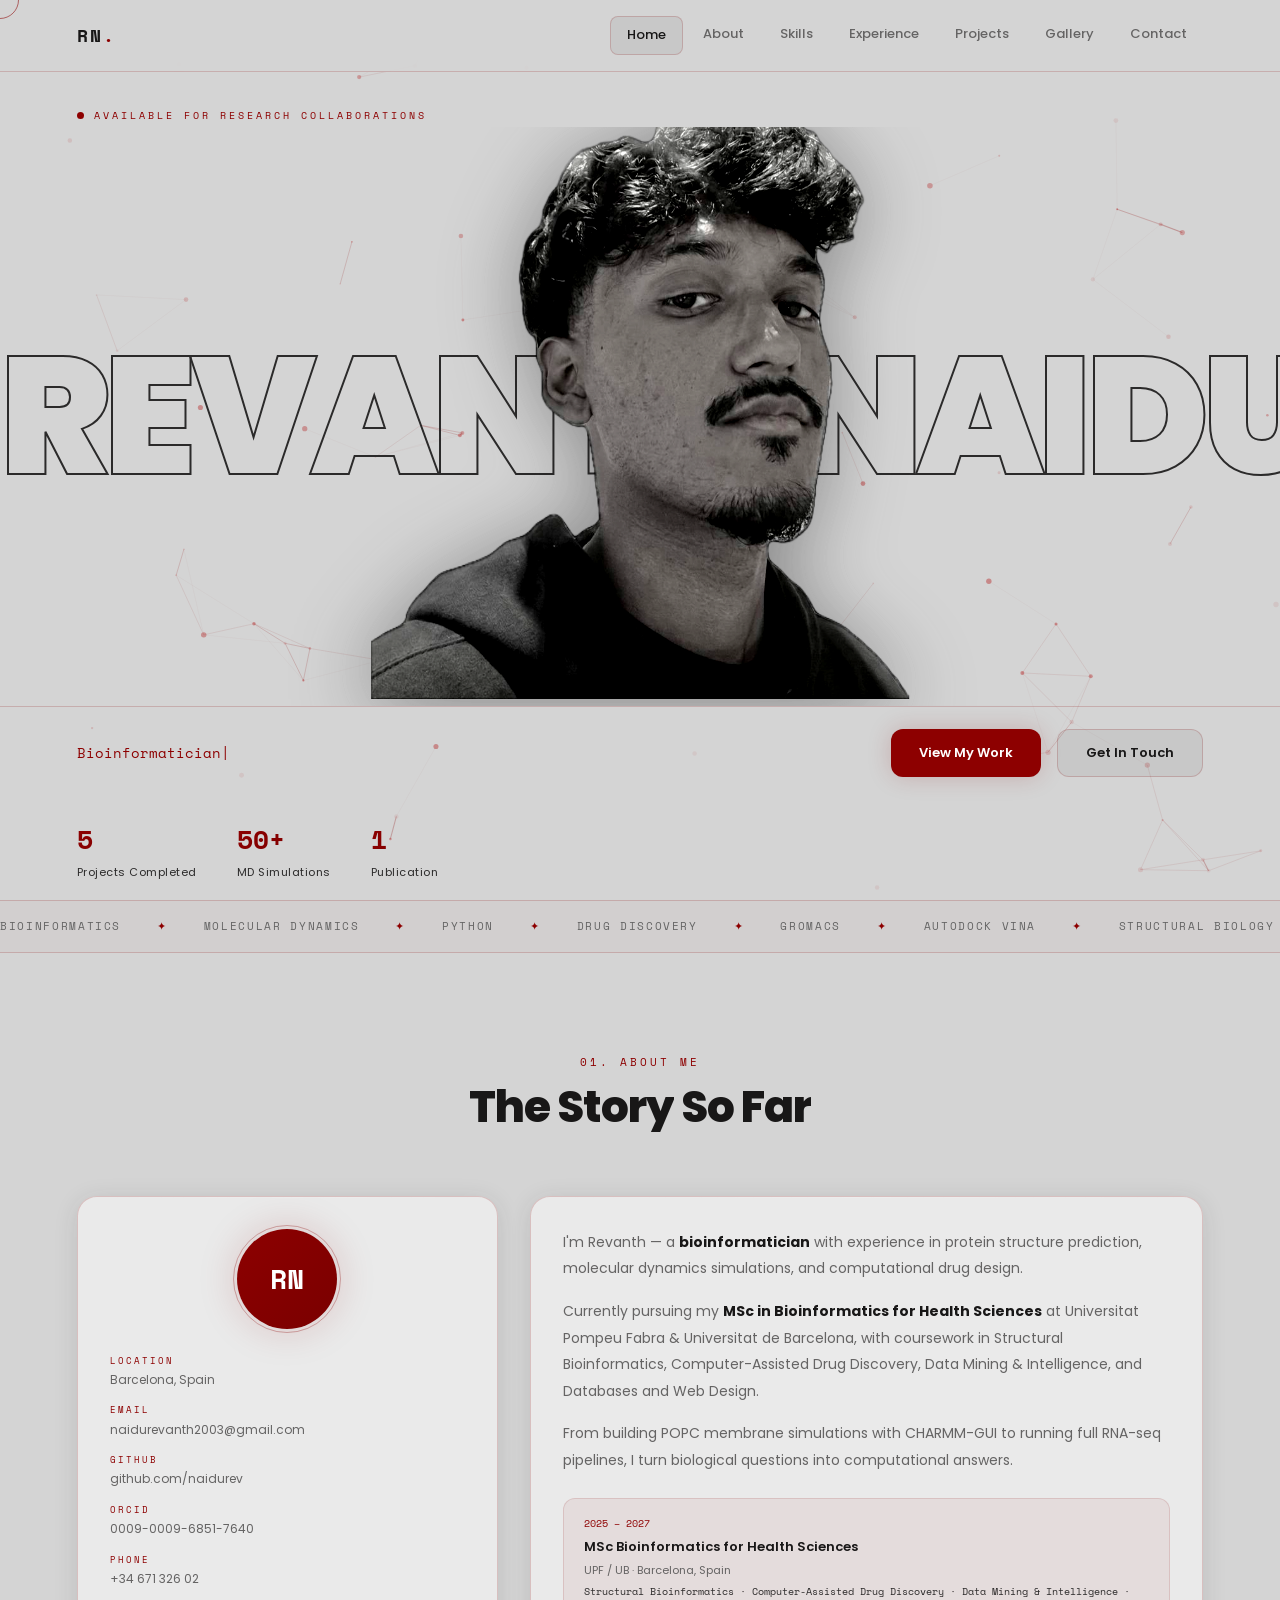
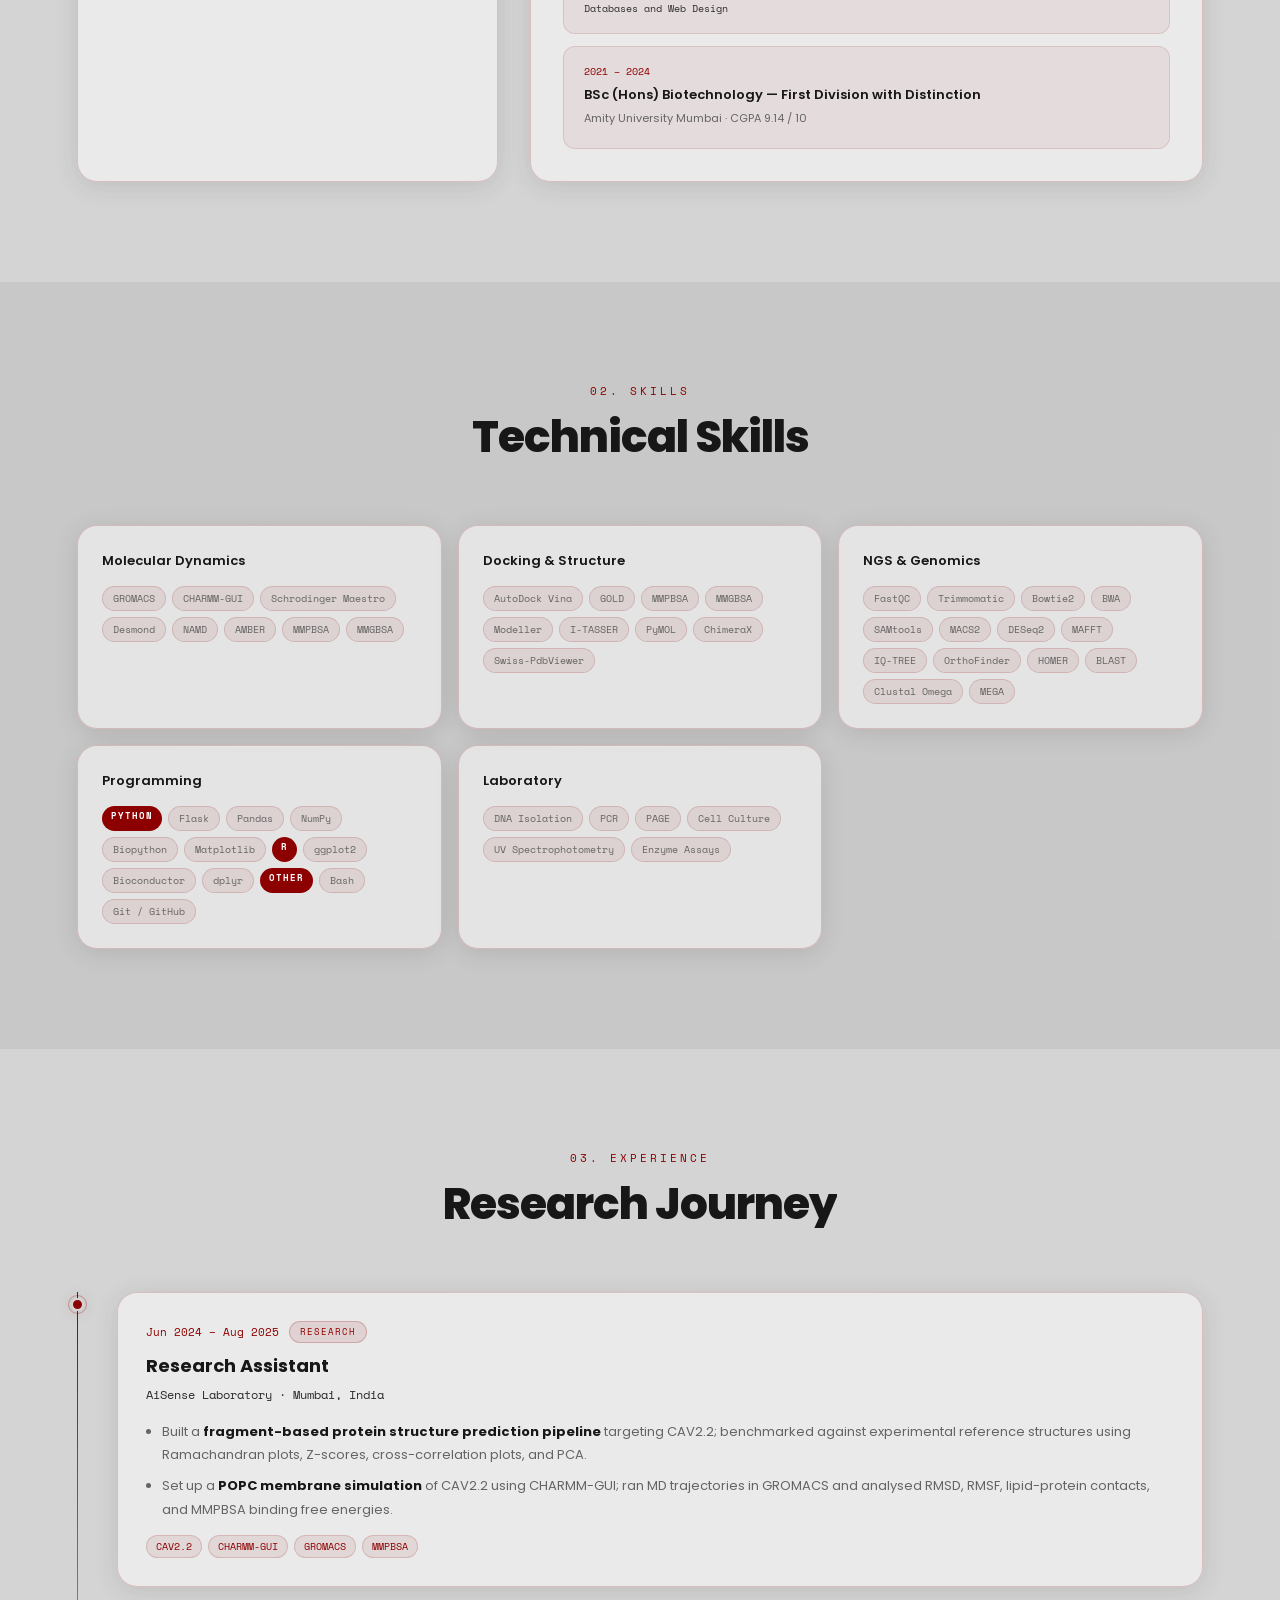
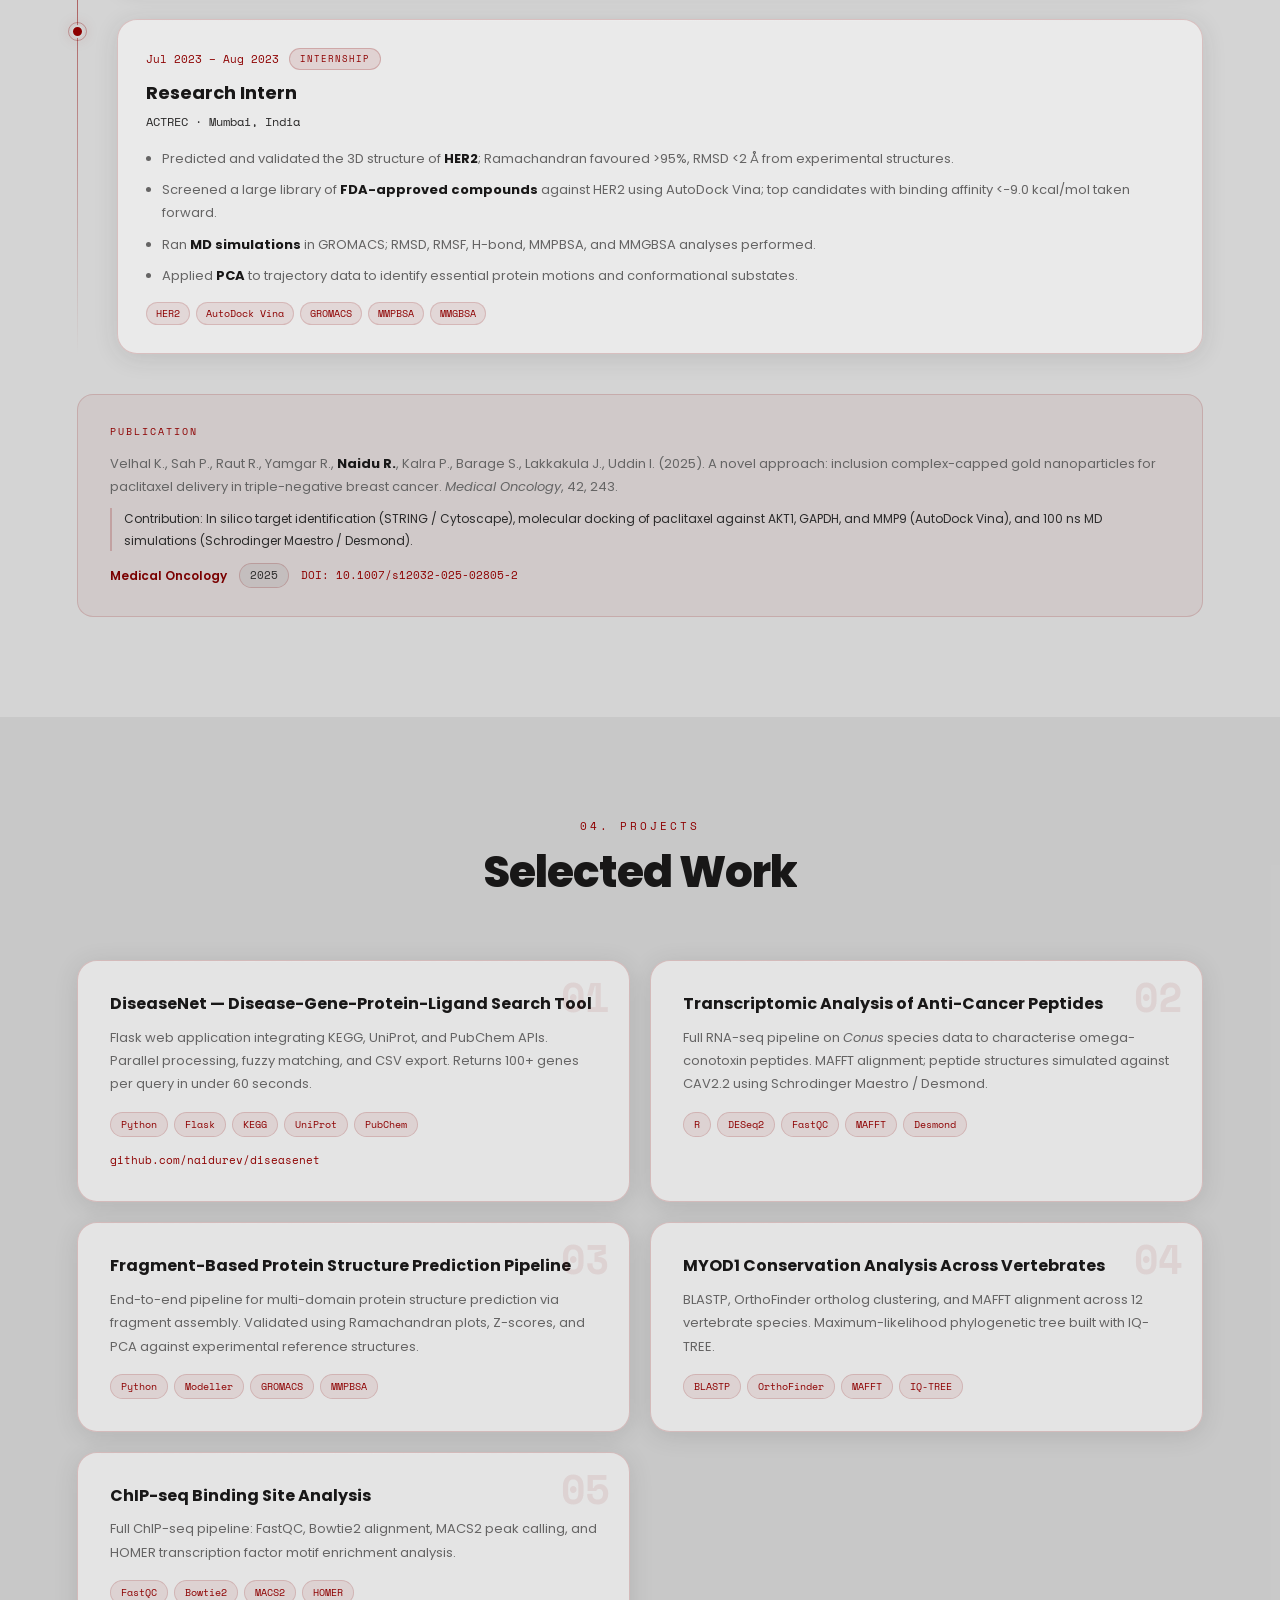
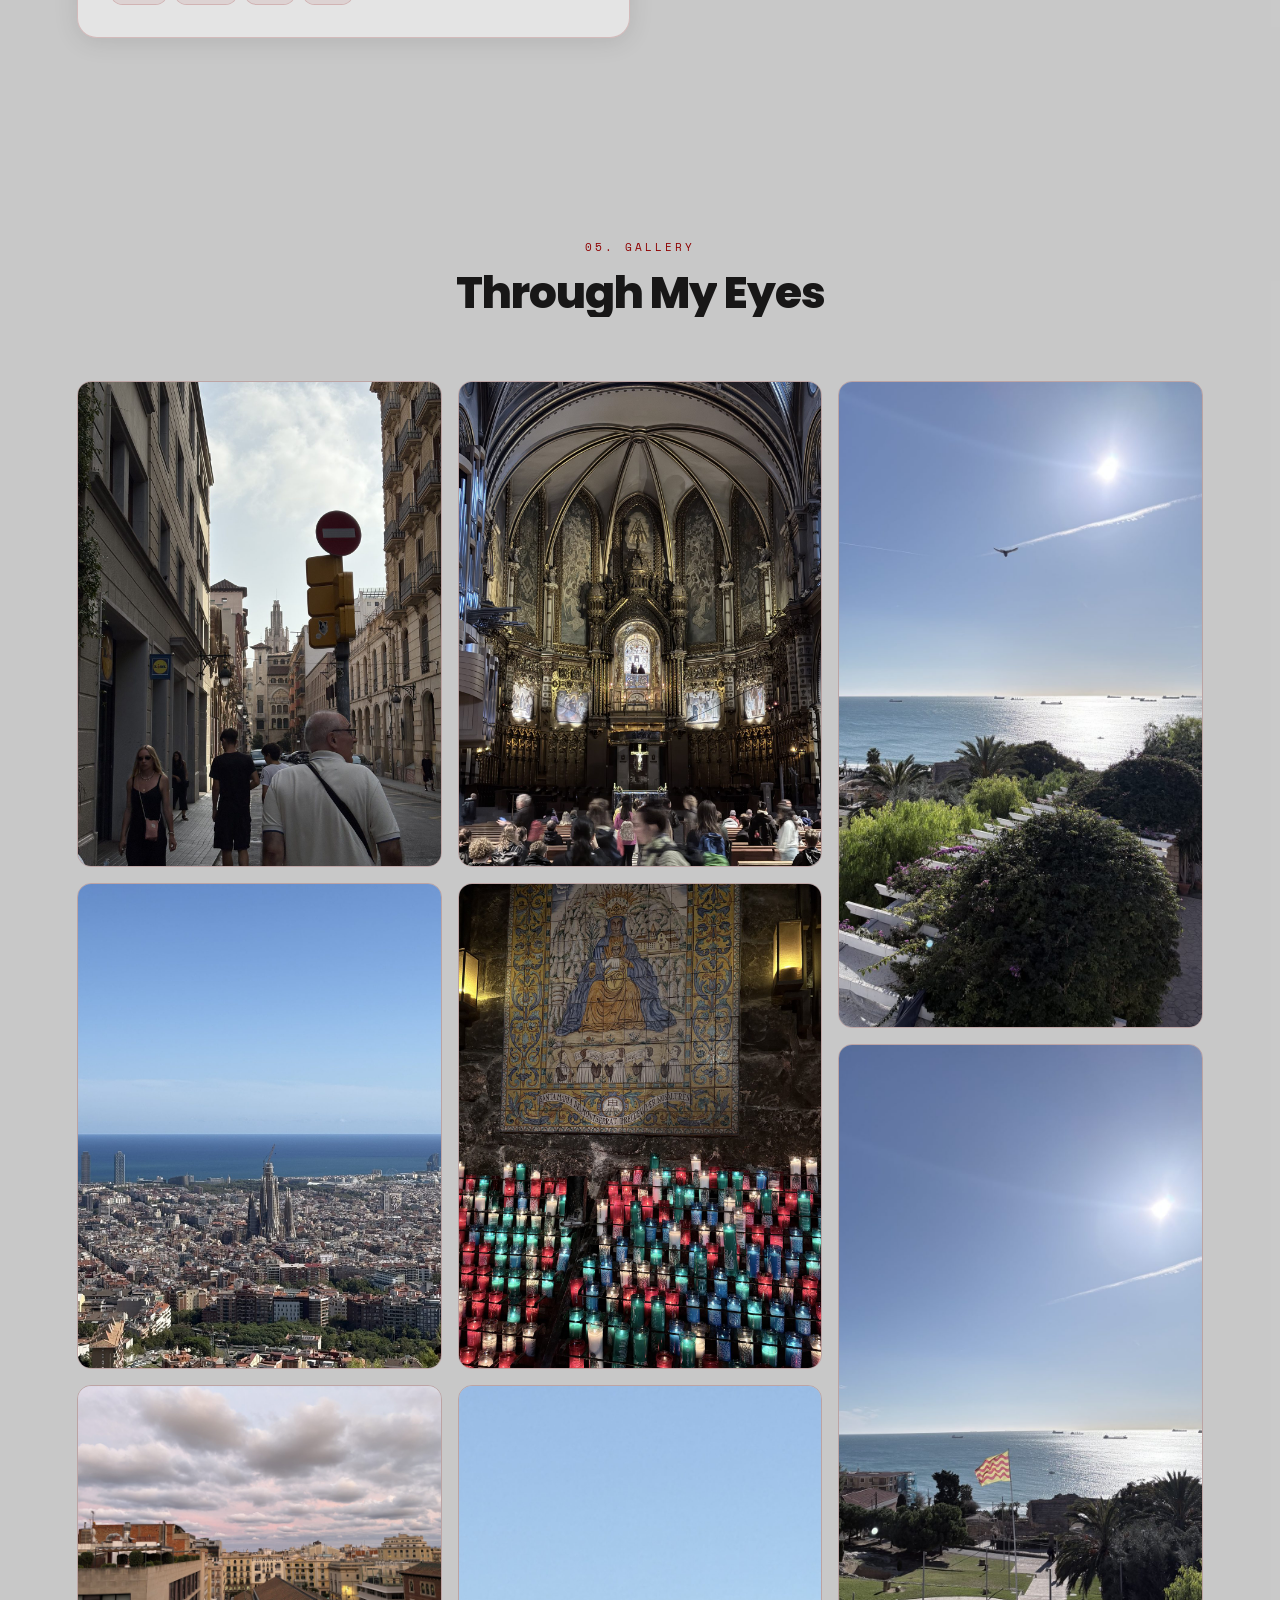
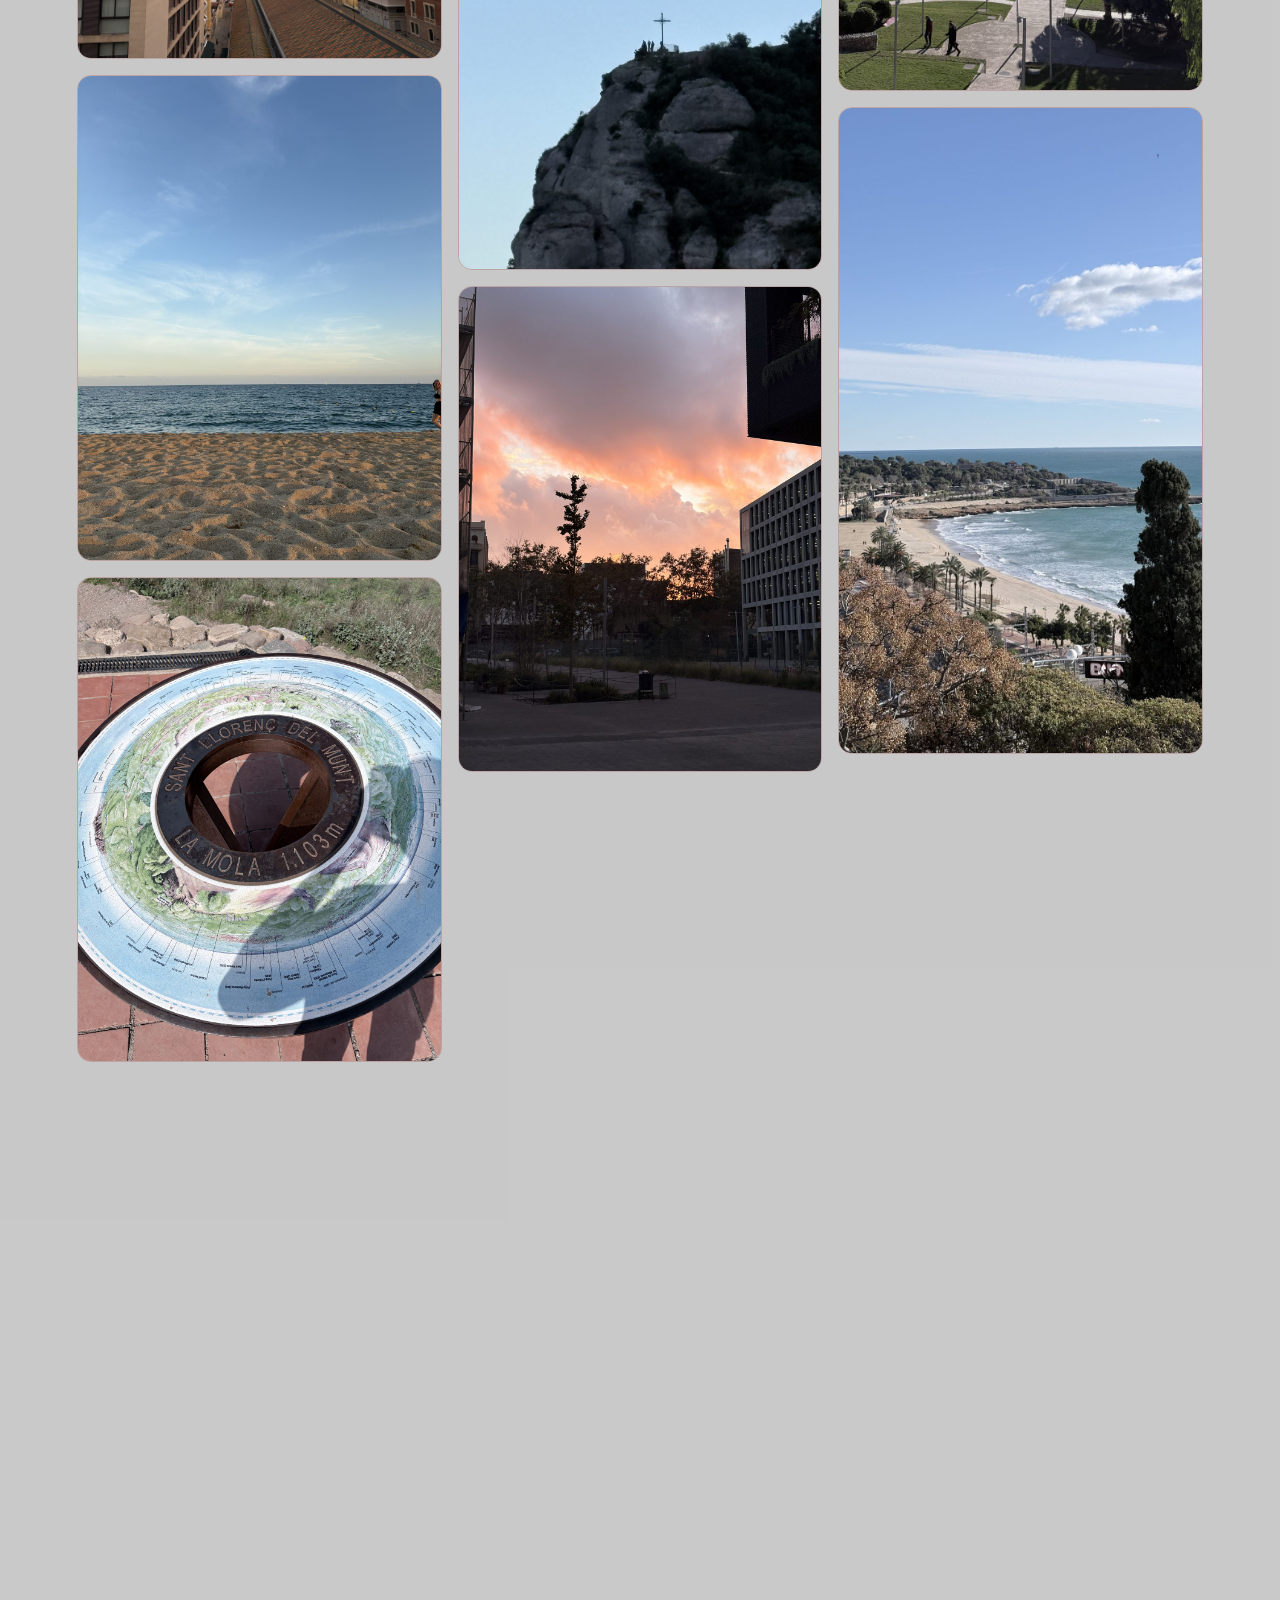
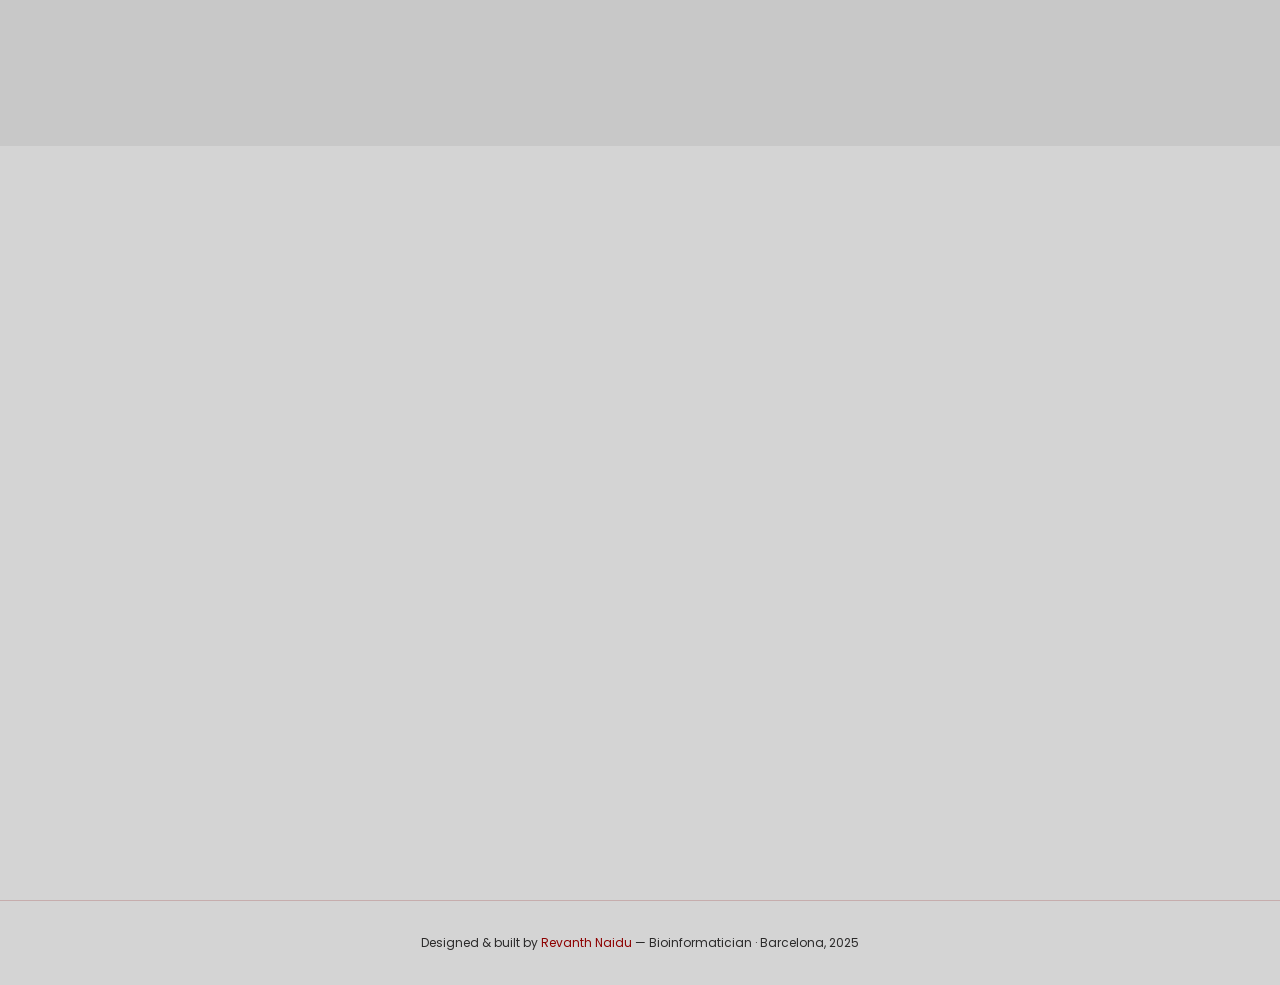
==== commit 5e48b388: "Changes to my-information" ====
--- a/index.html
+++ b/index.html
@@ -66,11 +66,11 @@
         <!-- Stats -->
         <div class="hero-stats">
             <div class="stat">
-                <span class="stat-num"><span data-target="2000">0</span>+</span>
-                <span class="stat-label">Compounds Screened</span>
+                <span class="stat-num"><span data-target="5">0</span></span>
+                <span class="stat-label">Projects Completed</span>
             </div>
             <div class="stat">
-                <span class="stat-num"><span data-target="500">0</span>ns</span>
+                <span class="stat-num"><span data-target="50">0</span>+</span>
                 <span class="stat-label">MD Simulations</span>
             </div>
             <div class="stat">
@@ -91,7 +91,7 @@
             <span>GROMACS</span><span class="marquee-dot">✦</span>
             <span>AutoDock Vina</span><span class="marquee-dot">✦</span>
             <span>Structural Biology</span><span class="marquee-dot">✦</span>
-            <span>AlphaFold</span><span class="marquee-dot">✦</span>
+            <span>MMPBSA</span><span class="marquee-dot">✦</span>
             <span>RNA-seq</span><span class="marquee-dot">✦</span>
             <span>Barcelona</span><span class="marquee-dot">✦</span>
             <span>Bioinformatics</span><span class="marquee-dot">✦</span>
@@ -101,7 +101,7 @@
             <span>GROMACS</span><span class="marquee-dot">✦</span>
             <span>AutoDock Vina</span><span class="marquee-dot">✦</span>
             <span>Structural Biology</span><span class="marquee-dot">✦</span>
-            <span>AlphaFold</span><span class="marquee-dot">✦</span>
+            <span>MMGBSA</span><span class="marquee-dot">✦</span>
             <span>RNA-seq</span><span class="marquee-dot">✦</span>
             <span>Barcelona</span><span class="marquee-dot">✦</span>
         </div>
@@ -155,13 +155,13 @@
             <div class="glass-card skill-card reveal">
                 <h3>Molecular Dynamics</h3>
                 <div class="skill-tags">
-                    <span class="skill-tag">GROMACS</span><span class="skill-tag">CHARMM-GUI</span><span class="skill-tag">Schrodinger Maestro</span><span class="skill-tag">Desmond</span><span class="skill-tag">NAMD</span><span class="skill-tag">AMBER</span>
+                    <span class="skill-tag">GROMACS</span><span class="skill-tag">CHARMM-GUI</span><span class="skill-tag">Schrodinger Maestro</span><span class="skill-tag">Desmond</span><span class="skill-tag">NAMD</span><span class="skill-tag">AMBER</span><span class="skill-tag">MMPBSA</span><span class="skill-tag">MMGBSA</span>
                 </div>
             </div>
             <div class="glass-card skill-card reveal reveal-delay-1">
                 <h3>Docking &amp; Structure</h3>
                 <div class="skill-tags">
-                    <span class="skill-tag">AutoDock Vina</span><span class="skill-tag">GOLD</span><span class="skill-tag">AlphaFold</span><span class="skill-tag">Modeller</span><span class="skill-tag">I-TASSER</span><span class="skill-tag">PyMOL</span><span class="skill-tag">ChimeraX</span><span class="skill-tag">Swiss-PdbViewer</span>
+                    <span class="skill-tag">AutoDock Vina</span><span class="skill-tag">GOLD</span><span class="skill-tag">MMPBSA</span><span class="skill-tag">MMGBSA</span><span class="skill-tag">Modeller</span><span class="skill-tag">I-TASSER</span><span class="skill-tag">PyMOL</span><span class="skill-tag">ChimeraX</span><span class="skill-tag">Swiss-PdbViewer</span>
                 </div>
             </div>
             <div class="glass-card skill-card reveal reveal-delay-2">
@@ -170,16 +170,12 @@
                     <span class="skill-tag">FastQC</span><span class="skill-tag">Trimmomatic</span><span class="skill-tag">Bowtie2</span><span class="skill-tag">BWA</span><span class="skill-tag">SAMtools</span><span class="skill-tag">MACS2</span><span class="skill-tag">DESeq2</span><span class="skill-tag">MAFFT</span><span class="skill-tag">IQ-TREE</span><span class="skill-tag">OrthoFinder</span><span class="skill-tag">HOMER</span><span class="skill-tag">BLAST</span><span class="skill-tag">Clustal Omega</span><span class="skill-tag">MEGA</span>
                 </div>
             </div>
-            <div class="glass-card skill-card reveal reveal-delay-1">
-                <h3>Network &amp; Databases</h3>
-                <div class="skill-tags">
-                    <span class="skill-tag">STRING</span><span class="skill-tag">Cytoscape</span><span class="skill-tag">KEGG</span><span class="skill-tag">UniProt</span><span class="skill-tag">PubChem</span><span class="skill-tag">PDB</span><span class="skill-tag">NCBI</span>
-                </div>
-            </div>
             <div class="glass-card skill-card reveal reveal-delay-2">
                 <h3>Programming</h3>
                 <div class="skill-tags">
-                    <span class="skill-tag">Python</span><span class="skill-tag">R</span><span class="skill-tag">Bash</span><span class="skill-tag">Git / GitHub</span><span class="skill-tag">Flask</span><span class="skill-tag">Pandas</span><span class="skill-tag">NumPy</span><span class="skill-tag">Biopython</span><span class="skill-tag">ggplot2</span><span class="skill-tag">Bioconductor</span>
+                    <span class="skill-lang">Python</span><span class="skill-tag">Flask</span><span class="skill-tag">Pandas</span><span class="skill-tag">NumPy</span><span class="skill-tag">Biopython</span><span class="skill-tag">Matplotlib</span>
+                    <span class="skill-lang">R</span><span class="skill-tag">ggplot2</span><span class="skill-tag">Bioconductor</span><span class="skill-tag">dplyr</span>
+                    <span class="skill-lang">Other</span><span class="skill-tag">Bash</span><span class="skill-tag">Git / GitHub</span>
                 </div>
             </div>
             <div class="glass-card skill-card reveal reveal-delay-3">
@@ -208,10 +204,10 @@
                     <div class="tl-role">Research Assistant</div>
                     <div class="tl-org">AiSense Laboratory · Mumbai, India</div>
                     <ul class="tl-list">
-                        <li>Built a <strong>fragment-based protein structure prediction pipeline</strong> targeting CAV2.2; benchmarked against AlphaFold using Ramachandran plots, Z-scores, cross-correlation plots, and PCA.</li>
-                        <li>Set up a <strong>POPC membrane simulation</strong> of CAV2.2 using CHARMM-GUI; ran a 500 ns trajectory in GROMACS and analysed RMSD, RMSF, and lipid-protein contacts.</li>
+                        <li>Built a <strong>fragment-based protein structure prediction pipeline</strong> targeting CAV2.2; benchmarked against experimental reference structures using Ramachandran plots, Z-scores, cross-correlation plots, and PCA.</li>
+                        <li>Set up a <strong>POPC membrane simulation</strong> of CAV2.2 using CHARMM-GUI; ran MD trajectories in GROMACS and analysed RMSD, RMSF, lipid-protein contacts, and MMPBSA binding free energies.</li>
                     </ul>
-                    <div class="tl-tags"><span class="tl-tag">CAV2.2</span><span class="tl-tag">CHARMM-GUI</span><span class="tl-tag">GROMACS</span><span class="tl-tag">AlphaFold</span></div>
+                    <div class="tl-tags"><span class="tl-tag">CAV2.2</span><span class="tl-tag">CHARMM-GUI</span><span class="tl-tag">GROMACS</span><span class="tl-tag">MMPBSA</span></div>
                 </div>
             </div>
             <div class="tl-item reveal reveal-delay-1">
@@ -225,11 +221,11 @@
                     <div class="tl-org">ACTREC · Mumbai, India</div>
                     <ul class="tl-list">
                         <li>Predicted and validated the 3D structure of <strong>HER2</strong>; Ramachandran favoured &gt;95%, RMSD &lt;2 Å from experimental structures.</li>
-                        <li>Screened <strong>2,000+ FDA-approved compounds</strong> against HER2 using AutoDock Vina; 15 candidates with binding affinity &lt;−9.0 kcal/mol.</li>
-                        <li>Ran <strong>500 ns MD simulations</strong> in GROMACS; RMSD, RMSF, H-bond, and MM-PBSA analyses performed.</li>
+                        <li>Screened a large library of <strong>FDA-approved compounds</strong> against HER2 using AutoDock Vina; top candidates with binding affinity &lt;−9.0 kcal/mol taken forward.</li>
+                        <li>Ran <strong>MD simulations</strong> in GROMACS; RMSD, RMSF, H-bond, MMPBSA, and MMGBSA analyses performed.</li>
                         <li>Applied <strong>PCA</strong> to trajectory data to identify essential protein motions and conformational substates.</li>
                     </ul>
-                    <div class="tl-tags"><span class="tl-tag">HER2</span><span class="tl-tag">AutoDock Vina</span><span class="tl-tag">GROMACS</span><span class="tl-tag">MM-PBSA</span></div>
+                    <div class="tl-tags"><span class="tl-tag">HER2</span><span class="tl-tag">AutoDock Vina</span><span class="tl-tag">GROMACS</span><span class="tl-tag">MMPBSA</span><span class="tl-tag">MMGBSA</span></div>
                 </div>
             </div>
         </div>
@@ -273,8 +269,8 @@
                 <div class="proj-num">03</div>
                 <div class="proj-card-inner">
                     <div class="proj-title">Fragment-Based Protein Structure Prediction Pipeline</div>
-                    <p class="proj-desc">End-to-end pipeline for multi-domain protein structure prediction via fragment assembly. Validated using Ramachandran plots, Z-scores, and PCA against AlphaFold structures.</p>
-                    <div class="proj-tags"><span class="proj-tag">Python</span><span class="proj-tag">AlphaFold</span><span class="proj-tag">Modeller</span><span class="proj-tag">GROMACS</span></div>
+                    <p class="proj-desc">End-to-end pipeline for multi-domain protein structure prediction via fragment assembly. Validated using Ramachandran plots, Z-scores, and PCA against experimental reference structures.</p>
+                    <div class="proj-tags"><span class="proj-tag">Python</span><span class="proj-tag">Modeller</span><span class="proj-tag">GROMACS</span><span class="proj-tag">MMPBSA</span></div>
                 </div>
             </div>
             <div class="glass-card reveal reveal-delay-3">
--- a/style.css
+++ b/style.css
@@ -388,6 +388,17 @@
     transition: var(--transition);
 }
 .glass-card:hover .skill-tag { color: var(--text); border-color: rgba(141,0,0,0.3); }
+.skill-lang {
+    font-family: var(--mono);
+    font-size: 9px;
+    font-weight: 700;
+    letter-spacing: 0.12em;
+    text-transform: uppercase;
+    color: #fff;
+    background: var(--accent);
+    padding: 2px 9px;
+    border-radius: 50px;
+}
 
 /* ===== TIMELINE ===== */
 .timeline { position: relative; padding-left: 40px; margin-bottom: 40px; }
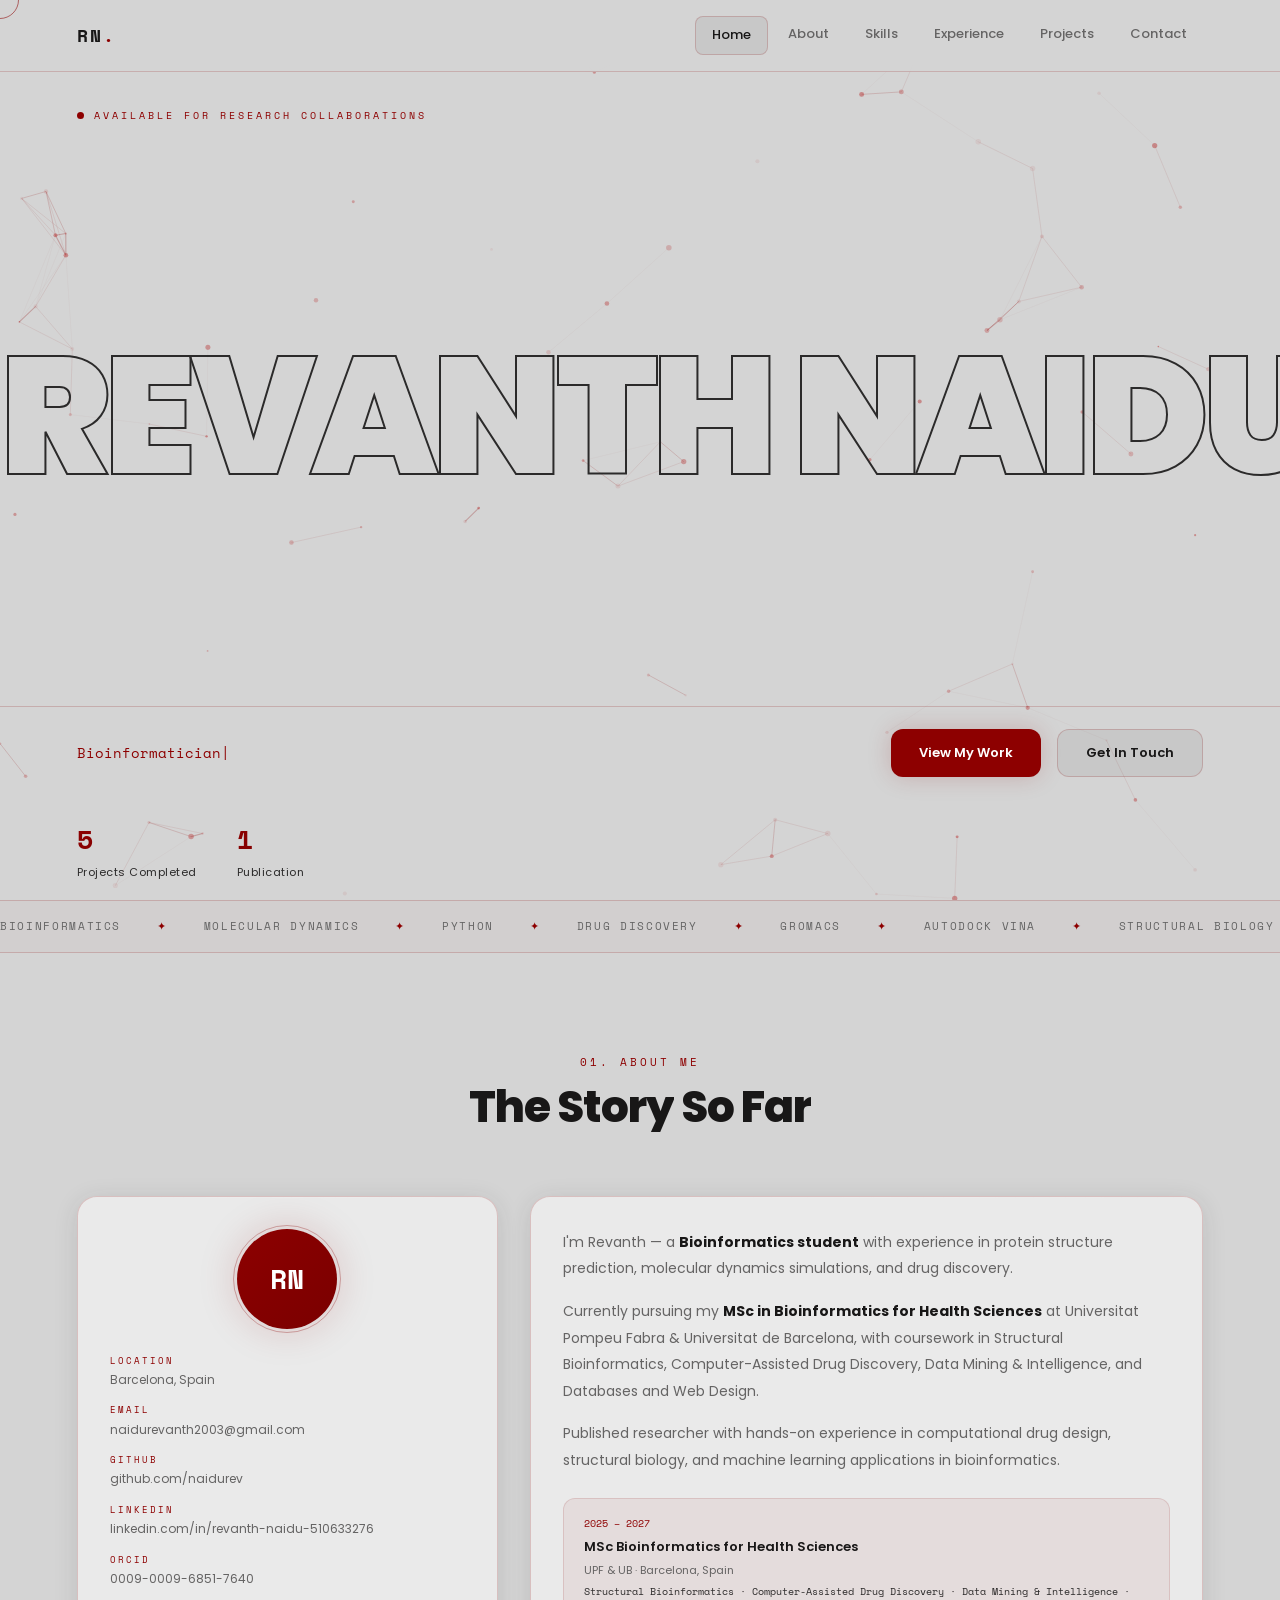
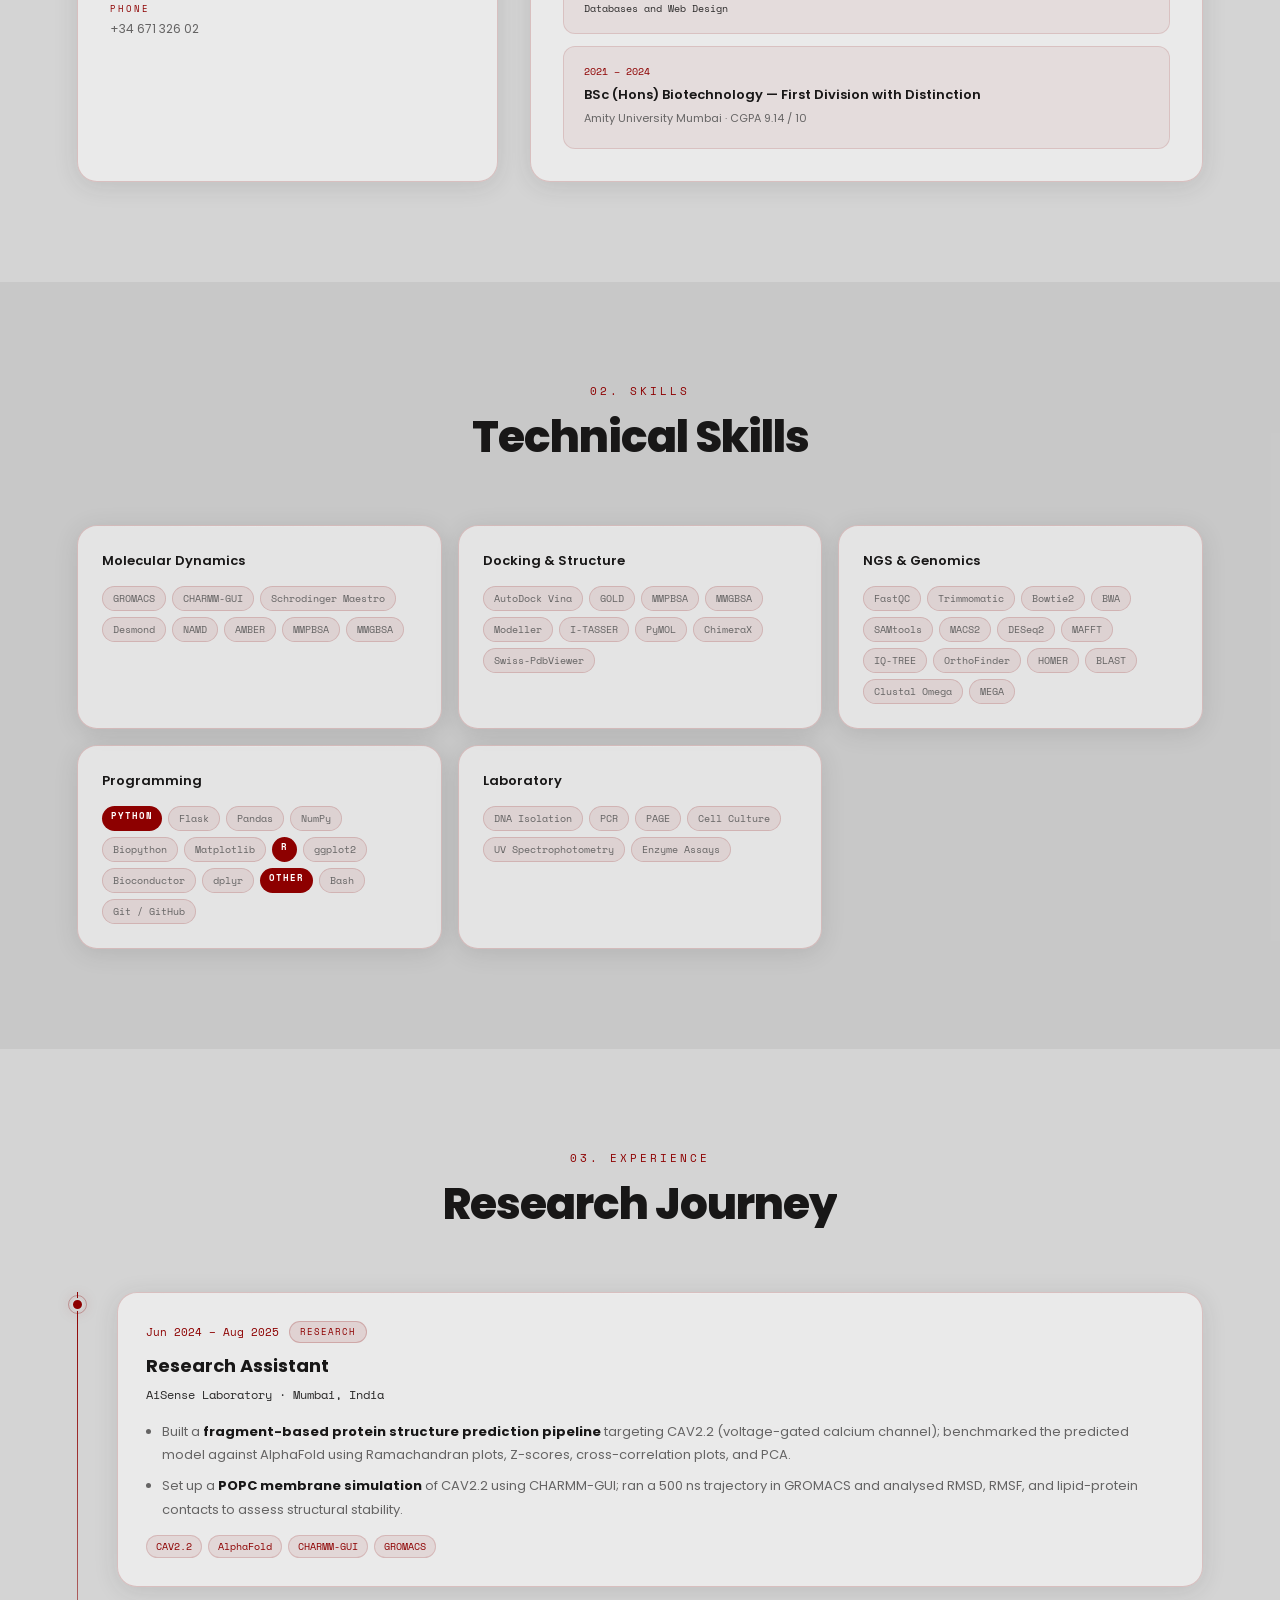
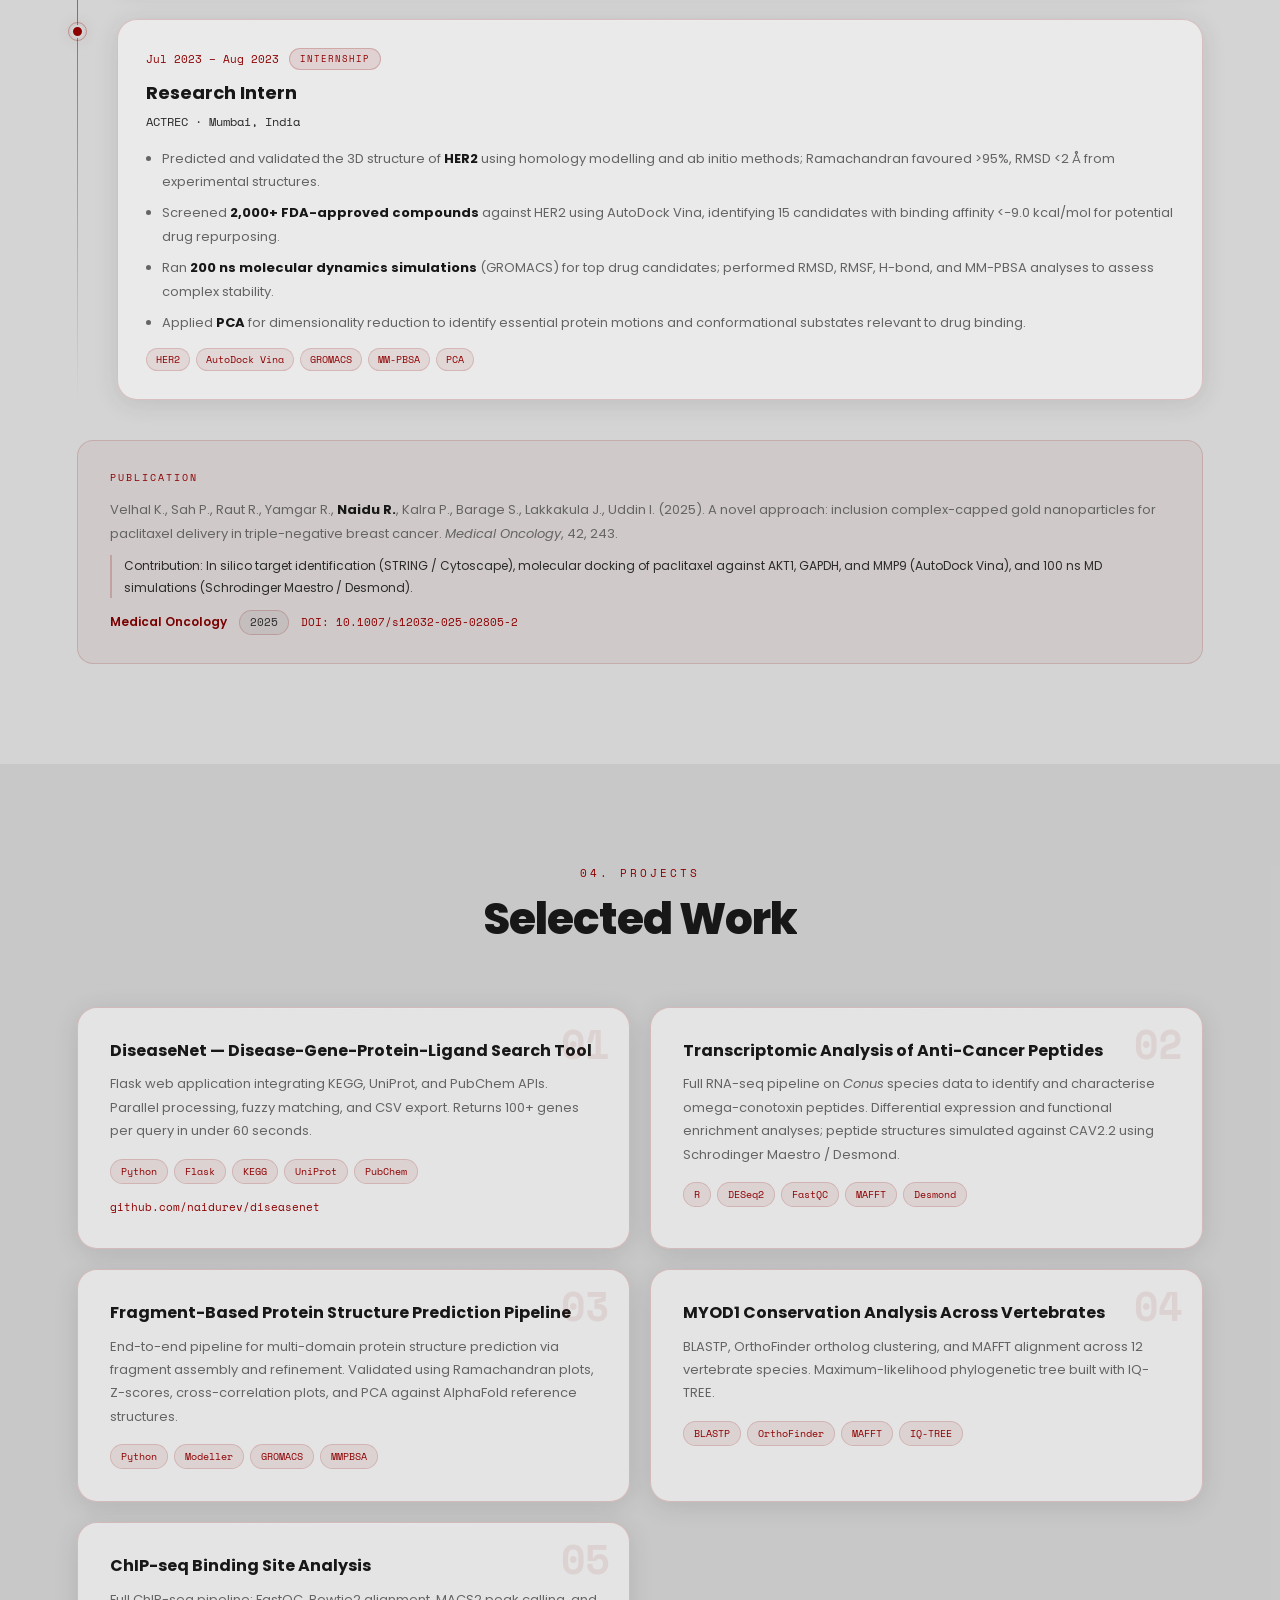
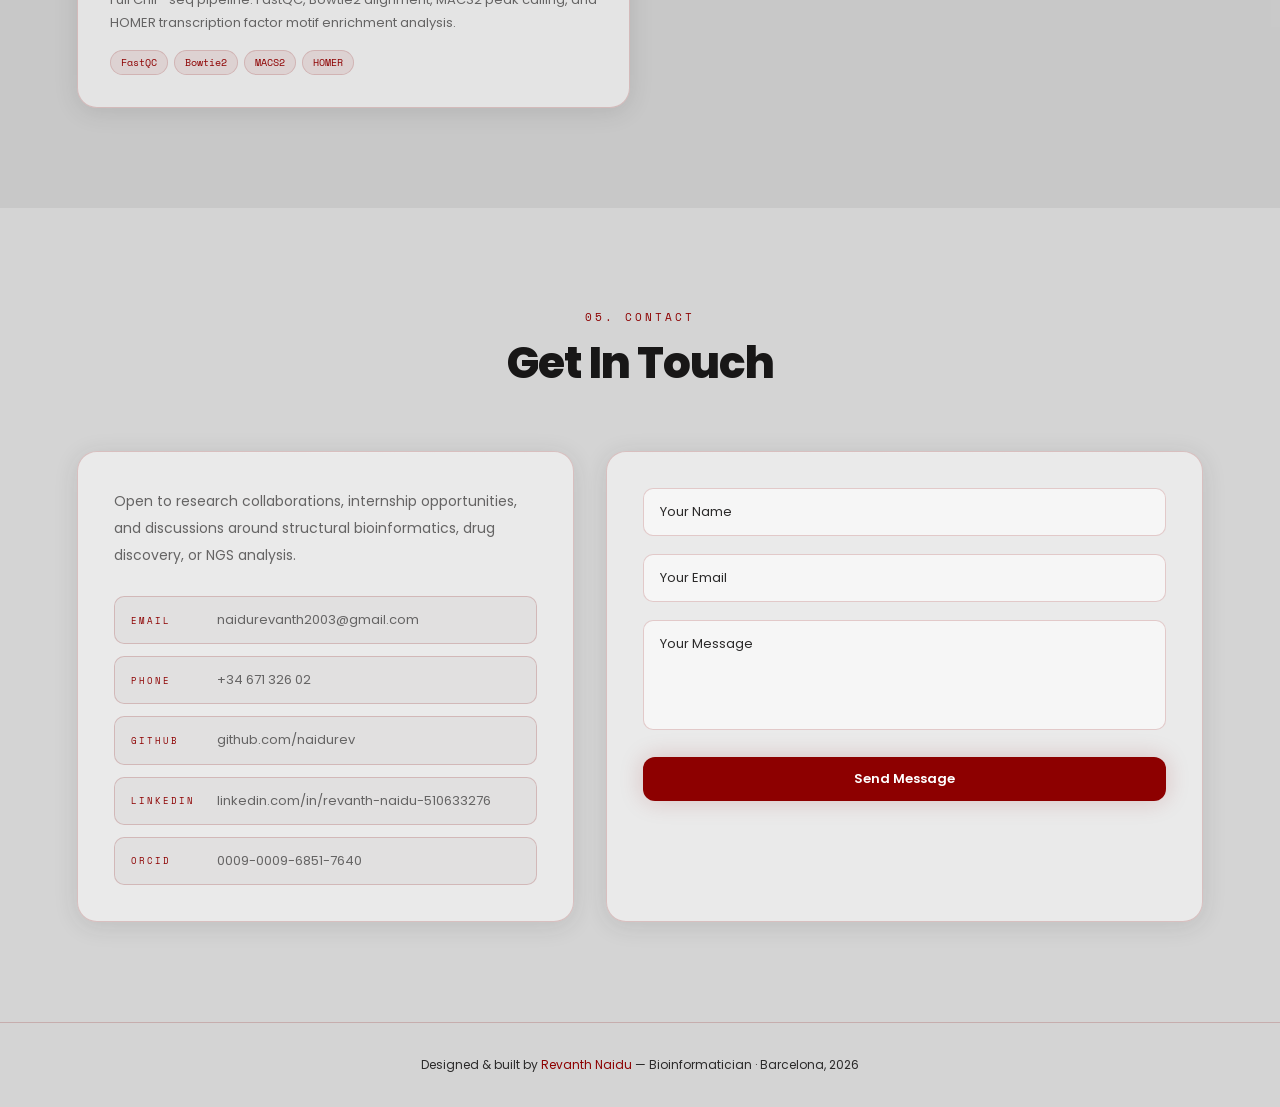
==== commit 6a068ae6: "Sync portfolio content to CV" ====
--- a/index.html
+++ b/index.html
@@ -21,7 +21,6 @@
             <a href="#skills" class="nav-link">Skills</a>
             <a href="#experience" class="nav-link">Experience</a>
             <a href="#projects" class="nav-link">Projects</a>
-            <a href="#gallery" class="nav-link">Gallery</a>
             <a href="#contact" class="nav-link">Contact</a>
         </nav>
         <div class="hamburger" id="hamburger"><span></span><span></span><span></span></div>
@@ -46,10 +45,6 @@
                 <span class="hero-name-item">REVANTH NAIDU</span><span class="hero-name-sep">◆</span>
                 <span class="hero-name-item">REVANTH NAIDU</span><span class="hero-name-sep">◆</span>
             </div>
-
-            <div class="hero-photo-slot">
-                <img src="images/revanth.png" alt="Revanth Naidu" class="hero-photo">
-            </div>
         </div>
 
         <!-- Bottom: typed role + CTA -->
@@ -68,10 +63,6 @@
             <div class="stat">
                 <span class="stat-num"><span data-target="5">0</span></span>
                 <span class="stat-label">Projects Completed</span>
-            </div>
-            <div class="stat">
-                <span class="stat-num"><span data-target="50">0</span>+</span>
-                <span class="stat-label">MD Simulations</span>
             </div>
             <div class="stat">
                 <span class="stat-num"><span data-target="1">0</span></span>
@@ -120,19 +111,20 @@
                     <div class="info-row"><span class="info-key">Location</span><span class="info-val">Barcelona, Spain</span></div>
                     <div class="info-row"><span class="info-key">Email</span><span class="info-val">naidurevanth2003@gmail.com</span></div>
                     <div class="info-row"><span class="info-key">GitHub</span><span class="info-val">github.com/naidurev</span></div>
+                    <div class="info-row"><span class="info-key">LinkedIn</span><span class="info-val">linkedin.com/in/revanth-naidu-510633276</span></div>
                     <div class="info-row"><span class="info-key">ORCID</span><span class="info-val">0009-0009-6851-7640</span></div>
                     <div class="info-row"><span class="info-key">Phone</span><span class="info-val">+34 671 326 02</span></div>
                 </div>
             </div>
             <div class="glass-card about-body reveal reveal-delay-1">
-                <p>I'm Revanth — a <strong>bioinformatician</strong> with experience in protein structure prediction, molecular dynamics simulations, and computational drug design.</p>
+                <p>I'm Revanth — a <strong>Bioinformatics student</strong> with experience in protein structure prediction, molecular dynamics simulations, and drug discovery.</p>
                 <p>Currently pursuing my <strong>MSc in Bioinformatics for Health Sciences</strong> at Universitat Pompeu Fabra &amp; Universitat de Barcelona, with coursework in Structural Bioinformatics, Computer-Assisted Drug Discovery, Data Mining &amp; Intelligence, and Databases and Web Design.</p>
-                <p>From building POPC membrane simulations with CHARMM-GUI to running full RNA-seq pipelines, I turn biological questions into computational answers.</p>
+                <p>Published researcher with hands-on experience in computational drug design, structural biology, and machine learning applications in bioinformatics.</p>
                 <div class="edu-cards">
                     <div class="edu-card">
                         <div class="edu-year">2025 – 2027</div>
                         <div class="edu-degree">MSc Bioinformatics for Health Sciences</div>
-                        <div class="edu-school">UPF / UB · Barcelona, Spain</div>
+                        <div class="edu-school">UPF &amp; UB · Barcelona, Spain</div>
                         <div class="edu-courses">Structural Bioinformatics · Computer-Assisted Drug Discovery · Data Mining &amp; Intelligence · Databases and Web Design</div>
                     </div>
                     <div class="edu-card">
@@ -204,10 +196,10 @@
                     <div class="tl-role">Research Assistant</div>
                     <div class="tl-org">AiSense Laboratory · Mumbai, India</div>
                     <ul class="tl-list">
-                        <li>Built a <strong>fragment-based protein structure prediction pipeline</strong> targeting CAV2.2; benchmarked against experimental reference structures using Ramachandran plots, Z-scores, cross-correlation plots, and PCA.</li>
-                        <li>Set up a <strong>POPC membrane simulation</strong> of CAV2.2 using CHARMM-GUI; ran MD trajectories in GROMACS and analysed RMSD, RMSF, lipid-protein contacts, and MMPBSA binding free energies.</li>
+                        <li>Built a <strong>fragment-based protein structure prediction pipeline</strong> targeting CAV2.2 (voltage-gated calcium channel); benchmarked the predicted model against AlphaFold using Ramachandran plots, Z-scores, cross-correlation plots, and PCA.</li>
+                        <li>Set up a <strong>POPC membrane simulation</strong> of CAV2.2 using CHARMM-GUI; ran a 500 ns trajectory in GROMACS and analysed RMSD, RMSF, and lipid-protein contacts to assess structural stability.</li>
                     </ul>
-                    <div class="tl-tags"><span class="tl-tag">CAV2.2</span><span class="tl-tag">CHARMM-GUI</span><span class="tl-tag">GROMACS</span><span class="tl-tag">MMPBSA</span></div>
+                    <div class="tl-tags"><span class="tl-tag">CAV2.2</span><span class="tl-tag">AlphaFold</span><span class="tl-tag">CHARMM-GUI</span><span class="tl-tag">GROMACS</span></div>
                 </div>
             </div>
             <div class="tl-item reveal reveal-delay-1">
@@ -220,12 +212,12 @@
                     <div class="tl-role">Research Intern</div>
                     <div class="tl-org">ACTREC · Mumbai, India</div>
                     <ul class="tl-list">
-                        <li>Predicted and validated the 3D structure of <strong>HER2</strong>; Ramachandran favoured &gt;95%, RMSD &lt;2 Å from experimental structures.</li>
-                        <li>Screened a large library of <strong>FDA-approved compounds</strong> against HER2 using AutoDock Vina; top candidates with binding affinity &lt;−9.0 kcal/mol taken forward.</li>
-                        <li>Ran <strong>MD simulations</strong> in GROMACS; RMSD, RMSF, H-bond, MMPBSA, and MMGBSA analyses performed.</li>
-                        <li>Applied <strong>PCA</strong> to trajectory data to identify essential protein motions and conformational substates.</li>
+                        <li>Predicted and validated the 3D structure of <strong>HER2</strong> using homology modelling and ab initio methods; Ramachandran favoured &gt;95%, RMSD &lt;2 Å from experimental structures.</li>
+                        <li>Screened <strong>2,000+ FDA-approved compounds</strong> against HER2 using AutoDock Vina, identifying 15 candidates with binding affinity &lt;−9.0 kcal/mol for potential drug repurposing.</li>
+                        <li>Ran <strong>200 ns molecular dynamics simulations</strong> (GROMACS) for top drug candidates; performed RMSD, RMSF, H-bond, and MM-PBSA analyses to assess complex stability.</li>
+                        <li>Applied <strong>PCA</strong> for dimensionality reduction to identify essential protein motions and conformational substates relevant to drug binding.</li>
                     </ul>
-                    <div class="tl-tags"><span class="tl-tag">HER2</span><span class="tl-tag">AutoDock Vina</span><span class="tl-tag">GROMACS</span><span class="tl-tag">MMPBSA</span><span class="tl-tag">MMGBSA</span></div>
+                    <div class="tl-tags"><span class="tl-tag">HER2</span><span class="tl-tag">AutoDock Vina</span><span class="tl-tag">GROMACS</span><span class="tl-tag">MM-PBSA</span><span class="tl-tag">PCA</span></div>
                 </div>
             </div>
         </div>
@@ -261,7 +253,7 @@
                 <div class="proj-num">02</div>
                 <div class="proj-card-inner">
                     <div class="proj-title">Transcriptomic Analysis of Anti-Cancer Peptides</div>
-                    <p class="proj-desc">Full RNA-seq pipeline on <em>Conus</em> species data to characterise omega-conotoxin peptides. MAFFT alignment; peptide structures simulated against CAV2.2 using Schrodinger Maestro / Desmond.</p>
+                    <p class="proj-desc">Full RNA-seq pipeline on <em>Conus</em> species data to identify and characterise omega-conotoxin peptides. Differential expression and functional enrichment analyses; peptide structures simulated against CAV2.2 using Schrodinger Maestro / Desmond.</p>
                     <div class="proj-tags"><span class="proj-tag">R</span><span class="proj-tag">DESeq2</span><span class="proj-tag">FastQC</span><span class="proj-tag">MAFFT</span><span class="proj-tag">Desmond</span></div>
                 </div>
             </div>
@@ -269,7 +261,7 @@
                 <div class="proj-num">03</div>
                 <div class="proj-card-inner">
                     <div class="proj-title">Fragment-Based Protein Structure Prediction Pipeline</div>
-                    <p class="proj-desc">End-to-end pipeline for multi-domain protein structure prediction via fragment assembly. Validated using Ramachandran plots, Z-scores, and PCA against experimental reference structures.</p>
+                    <p class="proj-desc">End-to-end pipeline for multi-domain protein structure prediction via fragment assembly and refinement. Validated using Ramachandran plots, Z-scores, cross-correlation plots, and PCA against AlphaFold reference structures.</p>
                     <div class="proj-tags"><span class="proj-tag">Python</span><span class="proj-tag">Modeller</span><span class="proj-tag">GROMACS</span><span class="proj-tag">MMPBSA</span></div>
                 </div>
             </div>
@@ -292,56 +284,10 @@
         </div>
     </section>
 
-    <!-- GALLERY -->
-    <section class="section section-alt" id="gallery">
-        <div class="section-header reveal">
-            <span class="section-tag">05. Gallery</span>
-            <h2 class="section-title">Through My Eyes</h2>
-        </div>
-        <div class="gallery-grid">
-            <div class="gallery-item reveal" data-index="0"><img src="images/photo-01.jpg" alt="Photo 1" loading="lazy"><div class="gallery-overlay"><span class="gallery-caption"></span></div></div>
-            <div class="gallery-item reveal reveal-delay-1" data-index="1"><img src="images/photo-02.jpg" alt="Photo 2" loading="lazy"><div class="gallery-overlay"><span class="gallery-caption"></span></div></div>
-            <div class="gallery-item reveal reveal-delay-2" data-index="2"><img src="images/photo-03.jpg" alt="Photo 3" loading="lazy"><div class="gallery-overlay"><span class="gallery-caption"></span></div></div>
-            <div class="gallery-item reveal" data-index="3"><img src="images/photo-04.jpg" alt="Photo 4" loading="lazy"><div class="gallery-overlay"><span class="gallery-caption"></span></div></div>
-            <div class="gallery-item reveal reveal-delay-1" data-index="4"><img src="images/photo-05.jpg" alt="Photo 5" loading="lazy"><div class="gallery-overlay"><span class="gallery-caption"></span></div></div>
-            <div class="gallery-item reveal reveal-delay-2" data-index="5"><img src="images/photo-06.jpg" alt="Photo 6" loading="lazy"><div class="gallery-overlay"><span class="gallery-caption"></span></div></div>
-            <div class="gallery-item reveal" data-index="6"><img src="images/photo-07.jpg" alt="Photo 7" loading="lazy"><div class="gallery-overlay"><span class="gallery-caption"></span></div></div>
-            <div class="gallery-item reveal reveal-delay-1" data-index="7"><img src="images/photo-08.jpg" alt="Photo 8" loading="lazy"><div class="gallery-overlay"><span class="gallery-caption"></span></div></div>
-            <div class="gallery-item reveal reveal-delay-2" data-index="8"><img src="images/photo-09.jpg" alt="Photo 9" loading="lazy"><div class="gallery-overlay"><span class="gallery-caption"></span></div></div>
-            <div class="gallery-item reveal" data-index="9"><img src="images/photo-10.jpg" alt="Photo 10" loading="lazy"><div class="gallery-overlay"><span class="gallery-caption"></span></div></div>
-            <div class="gallery-item reveal reveal-delay-1" data-index="10"><img src="images/photo-11.jpg" alt="Photo 11" loading="lazy"><div class="gallery-overlay"><span class="gallery-caption"></span></div></div>
-            <div class="gallery-item reveal reveal-delay-2" data-index="11"><img src="images/photo-12.jpg" alt="Photo 12" loading="lazy"><div class="gallery-overlay"><span class="gallery-caption"></span></div></div>
-            <div class="gallery-item reveal" data-index="12"><img src="images/photo-13.jpg" alt="Photo 13" loading="lazy"><div class="gallery-overlay"><span class="gallery-caption"></span></div></div>
-            <div class="gallery-item reveal reveal-delay-1" data-index="13"><img src="images/photo-14.jpg" alt="Photo 14" loading="lazy"><div class="gallery-overlay"><span class="gallery-caption"></span></div></div>
-            <div class="gallery-item reveal reveal-delay-2" data-index="14"><img src="images/photo-15.jpg" alt="Photo 15" loading="lazy"><div class="gallery-overlay"><span class="gallery-caption"></span></div></div>
-            <div class="gallery-item reveal" data-index="15"><img src="images/photo-16.jpg" alt="Photo 16" loading="lazy"><div class="gallery-overlay"><span class="gallery-caption"></span></div></div>
-            <div class="gallery-item reveal reveal-delay-1" data-index="16"><img src="images/photo-17.jpg" alt="Photo 17" loading="lazy"><div class="gallery-overlay"><span class="gallery-caption"></span></div></div>
-            <div class="gallery-item reveal reveal-delay-2" data-index="17"><img src="images/photo-18.jpg" alt="Photo 18" loading="lazy"><div class="gallery-overlay"><span class="gallery-caption"></span></div></div>
-            <div class="gallery-item reveal" data-index="18"><img src="images/photo-19.jpg" alt="Photo 19" loading="lazy"><div class="gallery-overlay"><span class="gallery-caption"></span></div></div>
-            <div class="gallery-item reveal reveal-delay-1" data-index="19"><img src="images/photo-20.jpg" alt="Photo 20" loading="lazy"><div class="gallery-overlay"><span class="gallery-caption"></span></div></div>
-            <div class="gallery-item reveal reveal-delay-2" data-index="20"><img src="images/photo-21.jpg" alt="Photo 21" loading="lazy"><div class="gallery-overlay"><span class="gallery-caption"></span></div></div>
-            <div class="gallery-item reveal" data-index="21"><img src="images/photo-22.jpg" alt="Photo 22" loading="lazy"><div class="gallery-overlay"><span class="gallery-caption"></span></div></div>
-            <div class="gallery-item reveal reveal-delay-1" data-index="22"><img src="images/photo-23.jpg" alt="Photo 23" loading="lazy"><div class="gallery-overlay"><span class="gallery-caption"></span></div></div>
-            <div class="gallery-item reveal reveal-delay-2" data-index="23"><img src="images/photo-24.jpg" alt="Photo 24" loading="lazy"><div class="gallery-overlay"><span class="gallery-caption"></span></div></div>
-            <div class="gallery-item reveal" data-index="24"><img src="images/photo-25.jpg" alt="Photo 25" loading="lazy"><div class="gallery-overlay"><span class="gallery-caption"></span></div></div>
-            <div class="gallery-item reveal reveal-delay-1" data-index="25"><img src="images/photo-26.jpg" alt="Photo 26" loading="lazy"><div class="gallery-overlay"><span class="gallery-caption"></span></div></div>
-            <div class="gallery-item reveal reveal-delay-2" data-index="26"><img src="images/photo-27.jpg" alt="Photo 27" loading="lazy"><div class="gallery-overlay"><span class="gallery-caption"></span></div></div>
-            <div class="gallery-item reveal" data-index="27"><img src="images/photo-28.jpg" alt="Photo 28" loading="lazy"><div class="gallery-overlay"><span class="gallery-caption"></span></div></div>
-            <div class="gallery-item reveal reveal-delay-1" data-index="28"><img src="images/photo-29.jpg" alt="Photo 29" loading="lazy"><div class="gallery-overlay"><span class="gallery-caption"></span></div></div>
-            <div class="gallery-item reveal reveal-delay-2" data-index="29"><img src="images/photo-30.jpg" alt="Photo 30" loading="lazy"><div class="gallery-overlay"><span class="gallery-caption"></span></div></div>
-            <div class="gallery-item reveal" data-index="30"><img src="images/photo-31.jpg" alt="Photo 31" loading="lazy"><div class="gallery-overlay"><span class="gallery-caption"></span></div></div>
-            <div class="gallery-item reveal reveal-delay-1" data-index="31"><img src="images/photo-32.jpg" alt="Photo 32" loading="lazy"><div class="gallery-overlay"><span class="gallery-caption"></span></div></div>
-            <div class="gallery-item reveal reveal-delay-2" data-index="32"><img src="images/photo-33.jpg" alt="Photo 33" loading="lazy"><div class="gallery-overlay"><span class="gallery-caption"></span></div></div>
-            <div class="gallery-item reveal" data-index="33"><img src="images/photo-34.jpg" alt="Photo 34" loading="lazy"><div class="gallery-overlay"><span class="gallery-caption"></span></div></div>
-            <div class="gallery-item reveal reveal-delay-1" data-index="34"><img src="images/photo-35.jpg" alt="Photo 35" loading="lazy"><div class="gallery-overlay"><span class="gallery-caption"></span></div></div>
-            <div class="gallery-item reveal reveal-delay-2" data-index="35"><img src="images/photo-36.jpg" alt="Photo 36" loading="lazy"><div class="gallery-overlay"><span class="gallery-caption"></span></div></div>
-        </div>
-    </section>
-
     <!-- CONTACT -->
     <section class="section" id="contact">
         <div class="section-header reveal">
-            <span class="section-tag">06. Contact</span>
+            <span class="section-tag">05. Contact</span>
             <h2 class="section-title">Get In Touch</h2>
         </div>
         <div class="contact-grid">
@@ -351,6 +297,7 @@
                     <a href="mailto:naidurevanth2003@gmail.com" class="contact-row"><span class="contact-key">Email</span><span>naidurevanth2003@gmail.com</span></a>
                     <a href="tel:+34671326002" class="contact-row"><span class="contact-key">Phone</span><span>+34 671 326 02</span></a>
                     <a href="https://github.com/naidurev" class="contact-row" target="_blank" rel="noopener"><span class="contact-key">GitHub</span><span>github.com/naidurev</span></a>
+                    <a href="https://www.linkedin.com/in/revanth-naidu-510633276" class="contact-row" target="_blank" rel="noopener"><span class="contact-key">LinkedIn</span><span>linkedin.com/in/revanth-naidu-510633276</span></a>
                     <div class="contact-row"><span class="contact-key">ORCID</span><span>0009-0009-6851-7640</span></div>
                 </div>
             </div>
@@ -372,19 +319,10 @@
     </section>
 
     <footer class="footer">
-        <p>Designed &amp; built by <span>Revanth Naidu</span> &mdash; Bioinformatician &middot; Barcelona, 2025</p>
+        <p>Designed &amp; built by <span>Revanth Naidu</span> &mdash; Bioinformatician &middot; Barcelona, 2026</p>
     </footer>
 
     <button class="scroll-top" id="scrollTop">↑</button>
-
-    <!-- LIGHTBOX -->
-    <div class="lightbox" id="lightbox">
-        <button class="lightbox-close" id="lbClose">&times;</button>
-        <button class="lightbox-prev" id="lbPrev">&#8592;</button>
-        <img class="lightbox-img" id="lbImg" src="" alt="">
-        <button class="lightbox-next" id="lbNext">&#8594;</button>
-        <span class="lightbox-counter" id="lbCounter"></span>
-    </div>
 
     <!-- CUSTOM CURSOR ELEMENTS -->
     <div id="cursor-dot"></div>
@@ -472,48 +410,6 @@
     </script>
 
     <script>
-    /* ===== LIGHTBOX ===== */
-    (function () {
-        const items    = Array.from(document.querySelectorAll('.gallery-item'));
-        const lb       = document.getElementById('lightbox');
-        const lbImg    = document.getElementById('lbImg');
-        const lbCnt    = document.getElementById('lbCounter');
-        let current    = 0;
-
-        function open(idx) {
-            current = idx;
-            const src = items[idx].querySelector('img').src;
-            lbImg.style.opacity = '0';
-            lb.classList.add('active');
-            document.body.style.overflow = 'hidden';
-            lbImg.src = src;
-            lbImg.onload = () => { lbImg.style.opacity = '1'; };
-            lbCnt.textContent = (idx + 1) + ' / ' + items.length;
-        }
-
-        function close() {
-            lb.classList.remove('active');
-            document.body.style.overflow = '';
-        }
-
-        function prev() { open((current - 1 + items.length) % items.length); }
-        function next() { open((current + 1) % items.length); }
-
-        items.forEach((el, i) => el.addEventListener('click', () => open(i)));
-        document.getElementById('lbClose').addEventListener('click', close);
-        document.getElementById('lbPrev').addEventListener('click', prev);
-        document.getElementById('lbNext').addEventListener('click', next);
-        lb.addEventListener('click', e => { if (e.target === lb) close(); });
-        document.addEventListener('keydown', e => {
-            if (!lb.classList.contains('active')) return;
-            if (e.key === 'Escape')     close();
-            if (e.key === 'ArrowLeft')  prev();
-            if (e.key === 'ArrowRight') next();
-        });
-    })();
-    </script>
-
-    <script>
     /* ===== CUSTOM CURSOR ===== */
     (function () {
         const dot  = document.getElementById('cursor-dot');
@@ -539,7 +435,7 @@
             requestAnimationFrame(animRing);
         })();
         const hoverEls = document.querySelectorAll(
-            'a, button, .gallery-item, .glass-card, .nav-link, .scroll-top, .marquee-track span'
+            'a, button, .glass-card, .nav-link, .scroll-top, .marquee-track span'
         );
         hoverEls.forEach(el => {
             el.addEventListener('mouseenter', () => document.body.classList.add('cursor-hover'));
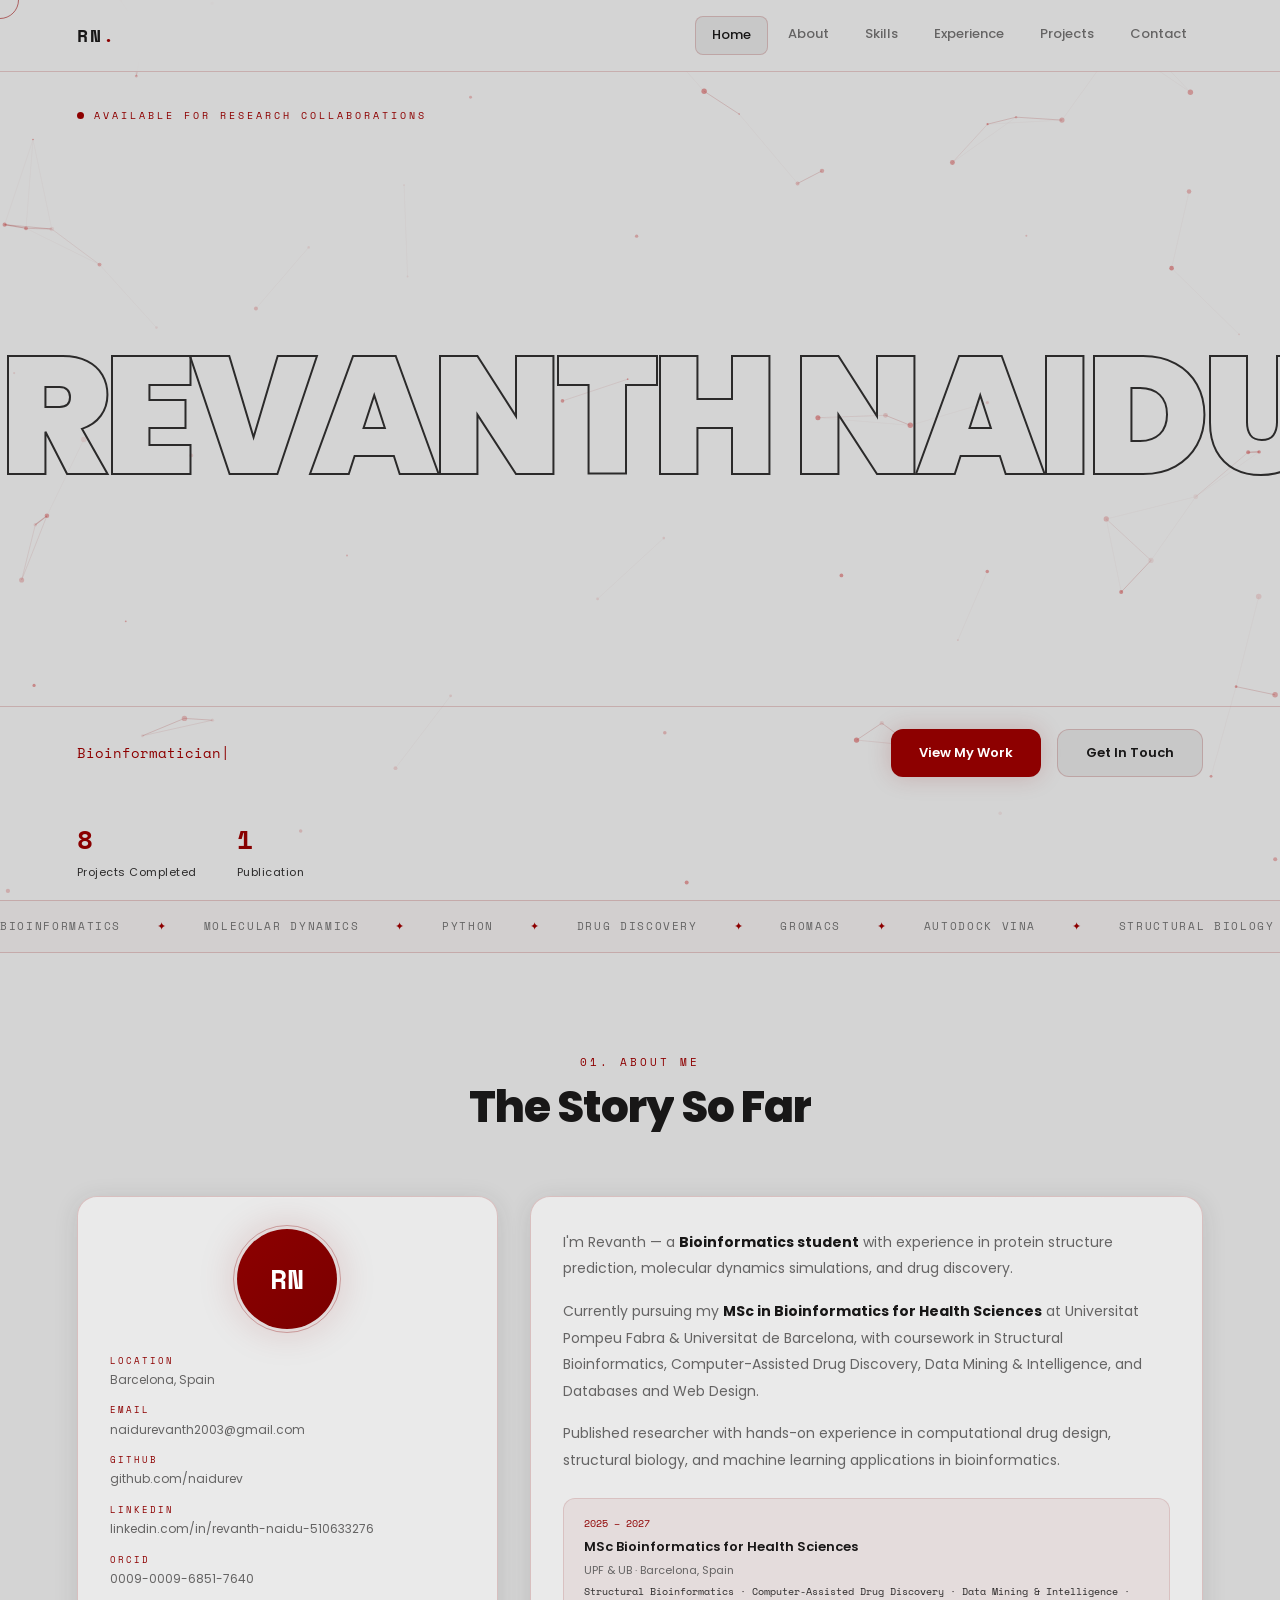
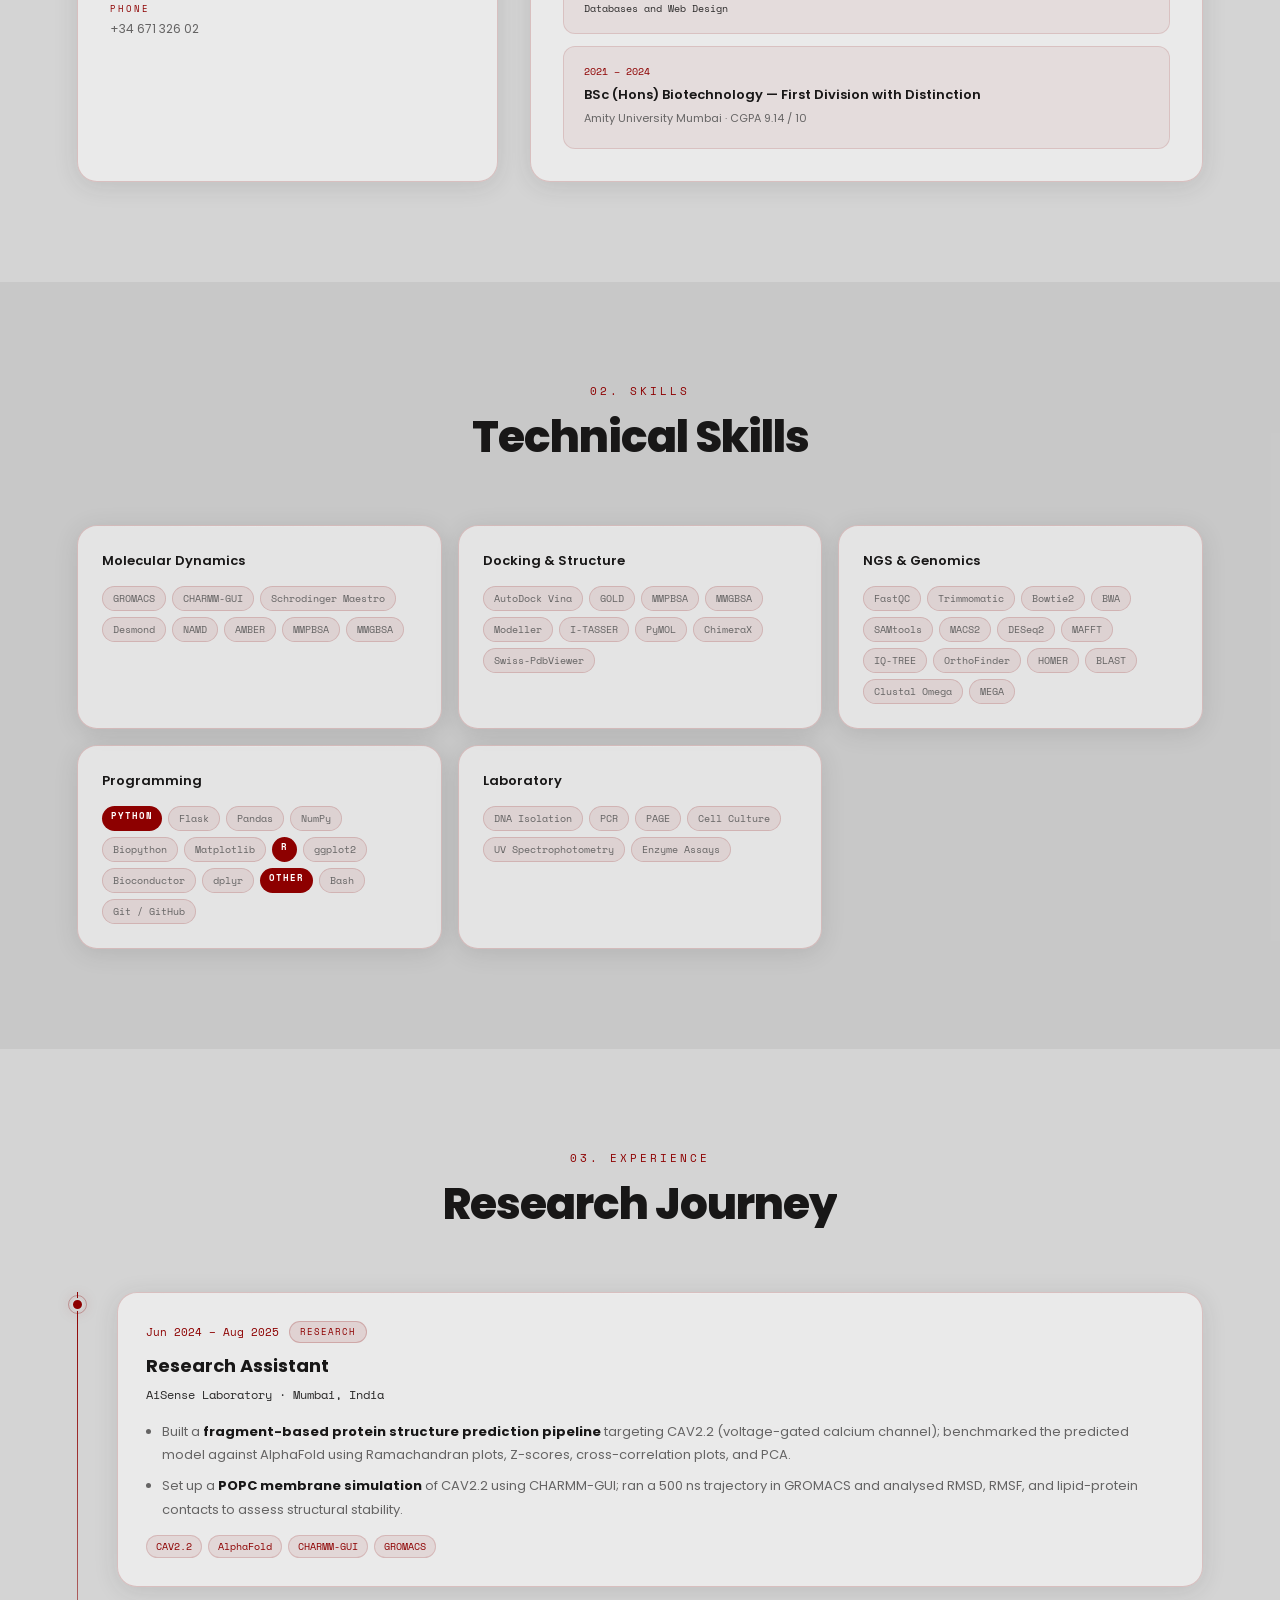
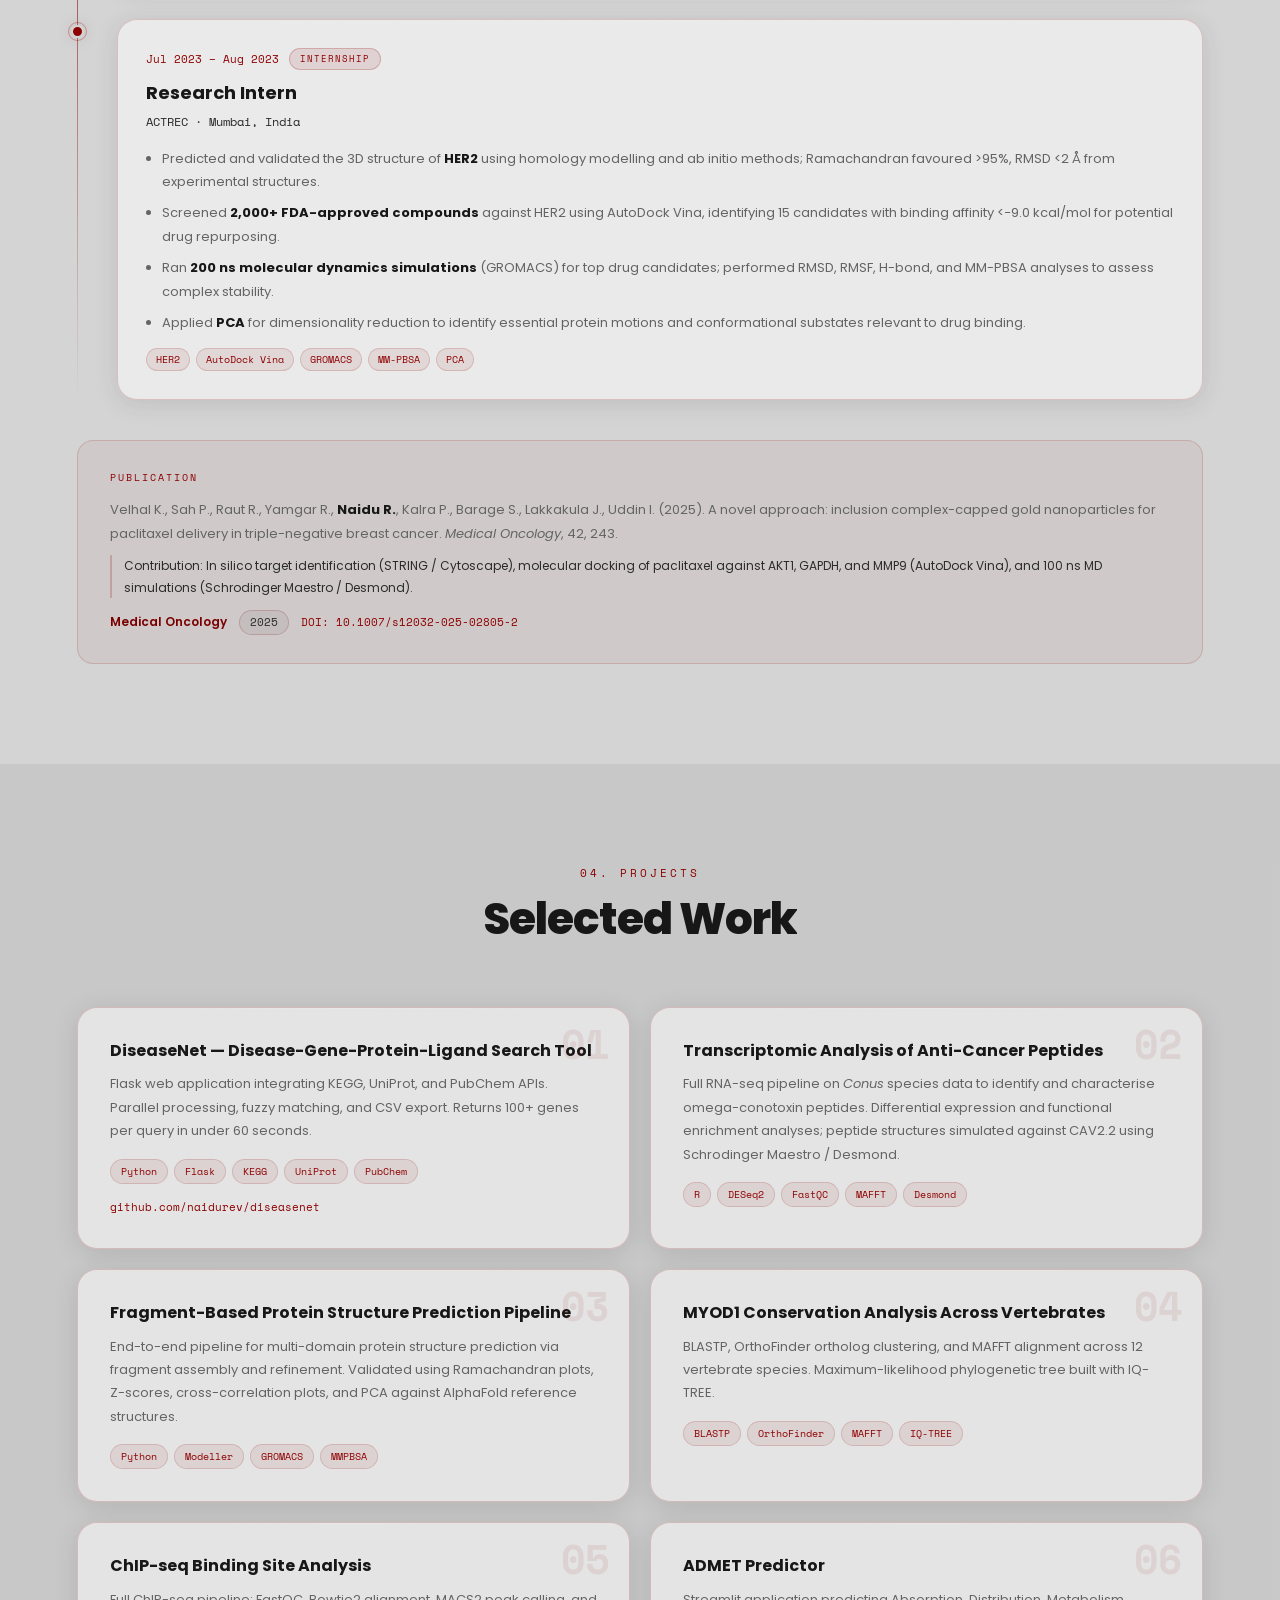
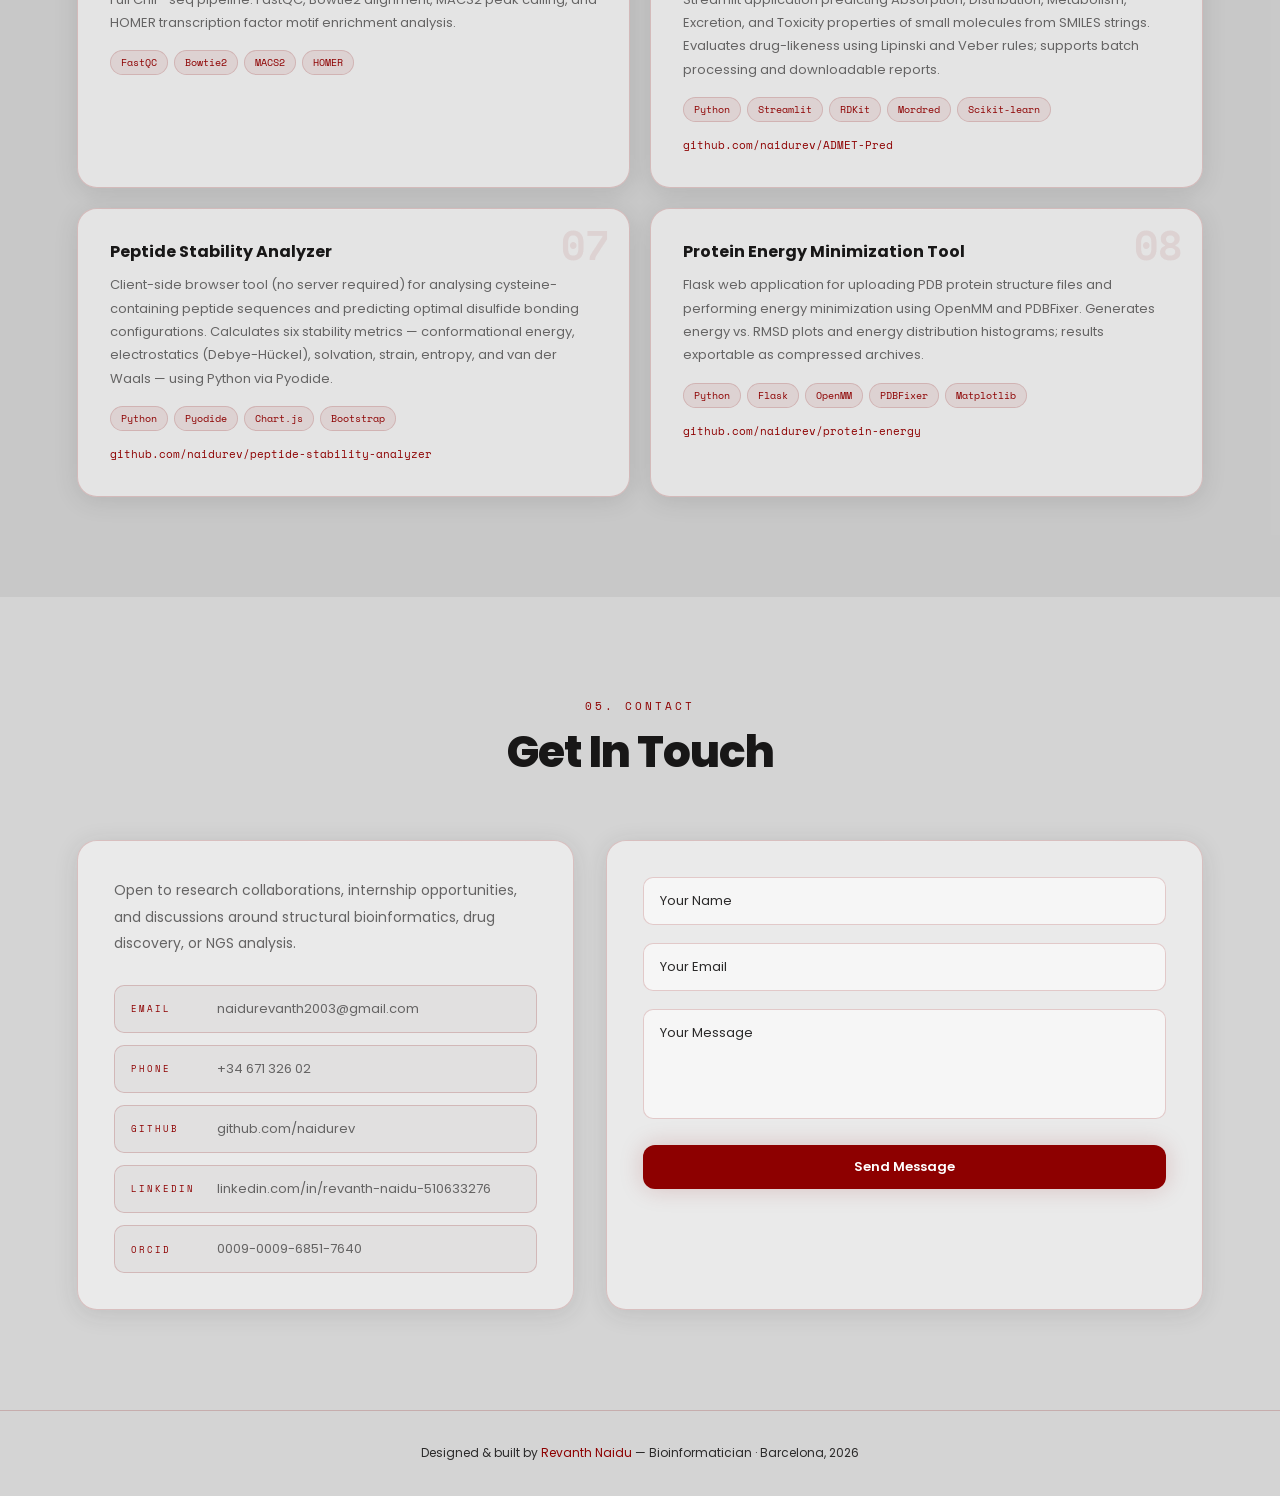
==== commit 3ab4063e: "Add 3 new projects" ====
--- a/index.html
+++ b/index.html
@@ -61,7 +61,7 @@
         <!-- Stats -->
         <div class="hero-stats">
             <div class="stat">
-                <span class="stat-num"><span data-target="5">0</span></span>
+                <span class="stat-num"><span data-target="8">0</span></span>
                 <span class="stat-label">Projects Completed</span>
             </div>
             <div class="stat">
@@ -279,6 +279,33 @@
                     <div class="proj-title">ChIP-seq Binding Site Analysis</div>
                     <p class="proj-desc">Full ChIP-seq pipeline: FastQC, Bowtie2 alignment, MACS2 peak calling, and HOMER transcription factor motif enrichment analysis.</p>
                     <div class="proj-tags"><span class="proj-tag">FastQC</span><span class="proj-tag">Bowtie2</span><span class="proj-tag">MACS2</span><span class="proj-tag">HOMER</span></div>
+                </div>
+            </div>
+            <div class="glass-card reveal reveal-delay-1">
+                <div class="proj-num">06</div>
+                <div class="proj-card-inner">
+                    <div class="proj-title">ADMET Predictor</div>
+                    <p class="proj-desc">Streamlit application predicting Absorption, Distribution, Metabolism, Excretion, and Toxicity properties of small molecules from SMILES strings. Evaluates drug-likeness using Lipinski and Veber rules; supports batch processing and downloadable reports.</p>
+                    <div class="proj-tags"><span class="proj-tag">Python</span><span class="proj-tag">Streamlit</span><span class="proj-tag">RDKit</span><span class="proj-tag">Mordred</span><span class="proj-tag">Scikit-learn</span></div>
+                    <a href="https://github.com/naidurev/ADMET-Pred" class="proj-link" target="_blank" rel="noopener">github.com/naidurev/ADMET-Pred</a>
+                </div>
+            </div>
+            <div class="glass-card reveal reveal-delay-2">
+                <div class="proj-num">07</div>
+                <div class="proj-card-inner">
+                    <div class="proj-title">Peptide Stability Analyzer</div>
+                    <p class="proj-desc">Client-side browser tool (no server required) for analysing cysteine-containing peptide sequences and predicting optimal disulfide bonding configurations. Calculates six stability metrics — conformational energy, electrostatics (Debye-Hückel), solvation, strain, entropy, and van der Waals — using Python via Pyodide.</p>
+                    <div class="proj-tags"><span class="proj-tag">Python</span><span class="proj-tag">Pyodide</span><span class="proj-tag">Chart.js</span><span class="proj-tag">Bootstrap</span></div>
+                    <a href="https://github.com/naidurev/peptide-stability-analyzer" class="proj-link" target="_blank" rel="noopener">github.com/naidurev/peptide-stability-analyzer</a>
+                </div>
+            </div>
+            <div class="glass-card reveal reveal-delay-3">
+                <div class="proj-num">08</div>
+                <div class="proj-card-inner">
+                    <div class="proj-title">Protein Energy Minimization Tool</div>
+                    <p class="proj-desc">Flask web application for uploading PDB protein structure files and performing energy minimization using OpenMM and PDBFixer. Generates energy vs. RMSD plots and energy distribution histograms; results exportable as compressed archives.</p>
+                    <div class="proj-tags"><span class="proj-tag">Python</span><span class="proj-tag">Flask</span><span class="proj-tag">OpenMM</span><span class="proj-tag">PDBFixer</span><span class="proj-tag">Matplotlib</span></div>
+                    <a href="https://github.com/naidurev/protein-energy" class="proj-link" target="_blank" rel="noopener">github.com/naidurev/protein-energy</a>
                 </div>
             </div>
         </div>
